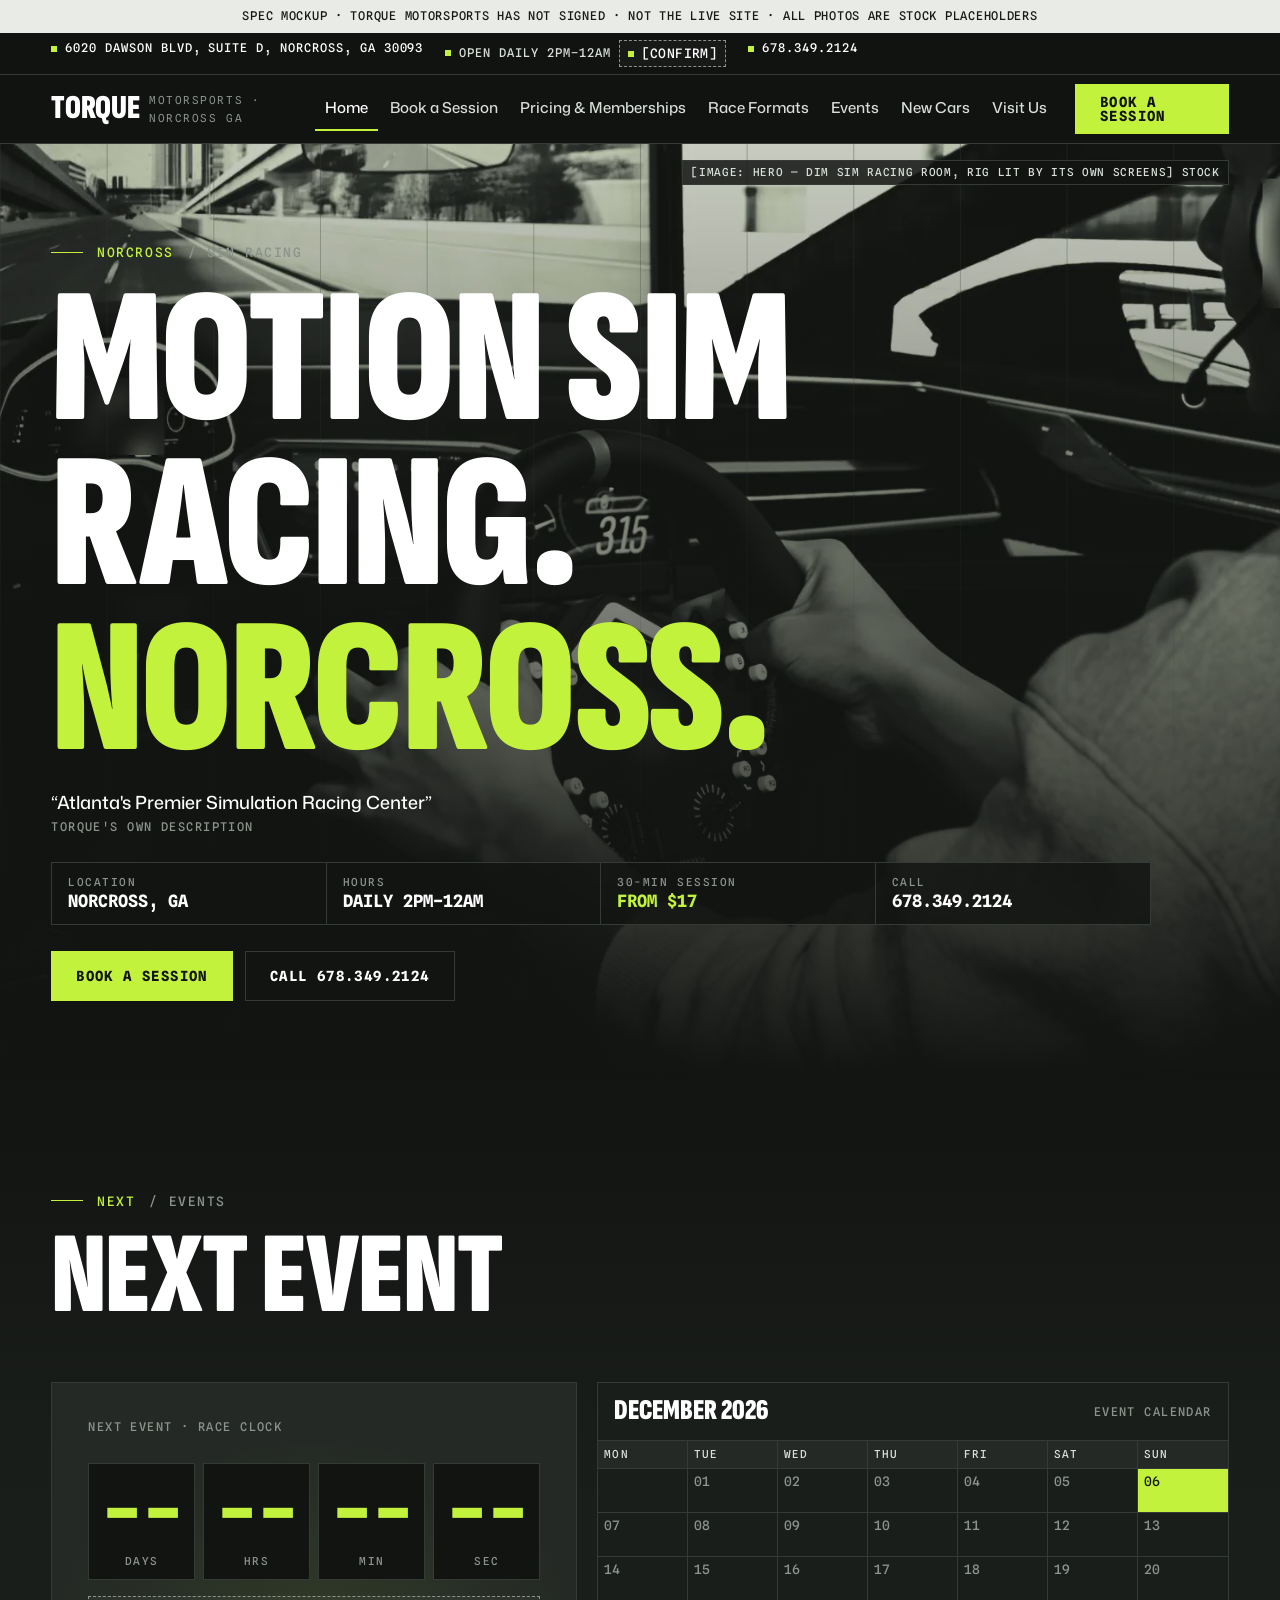
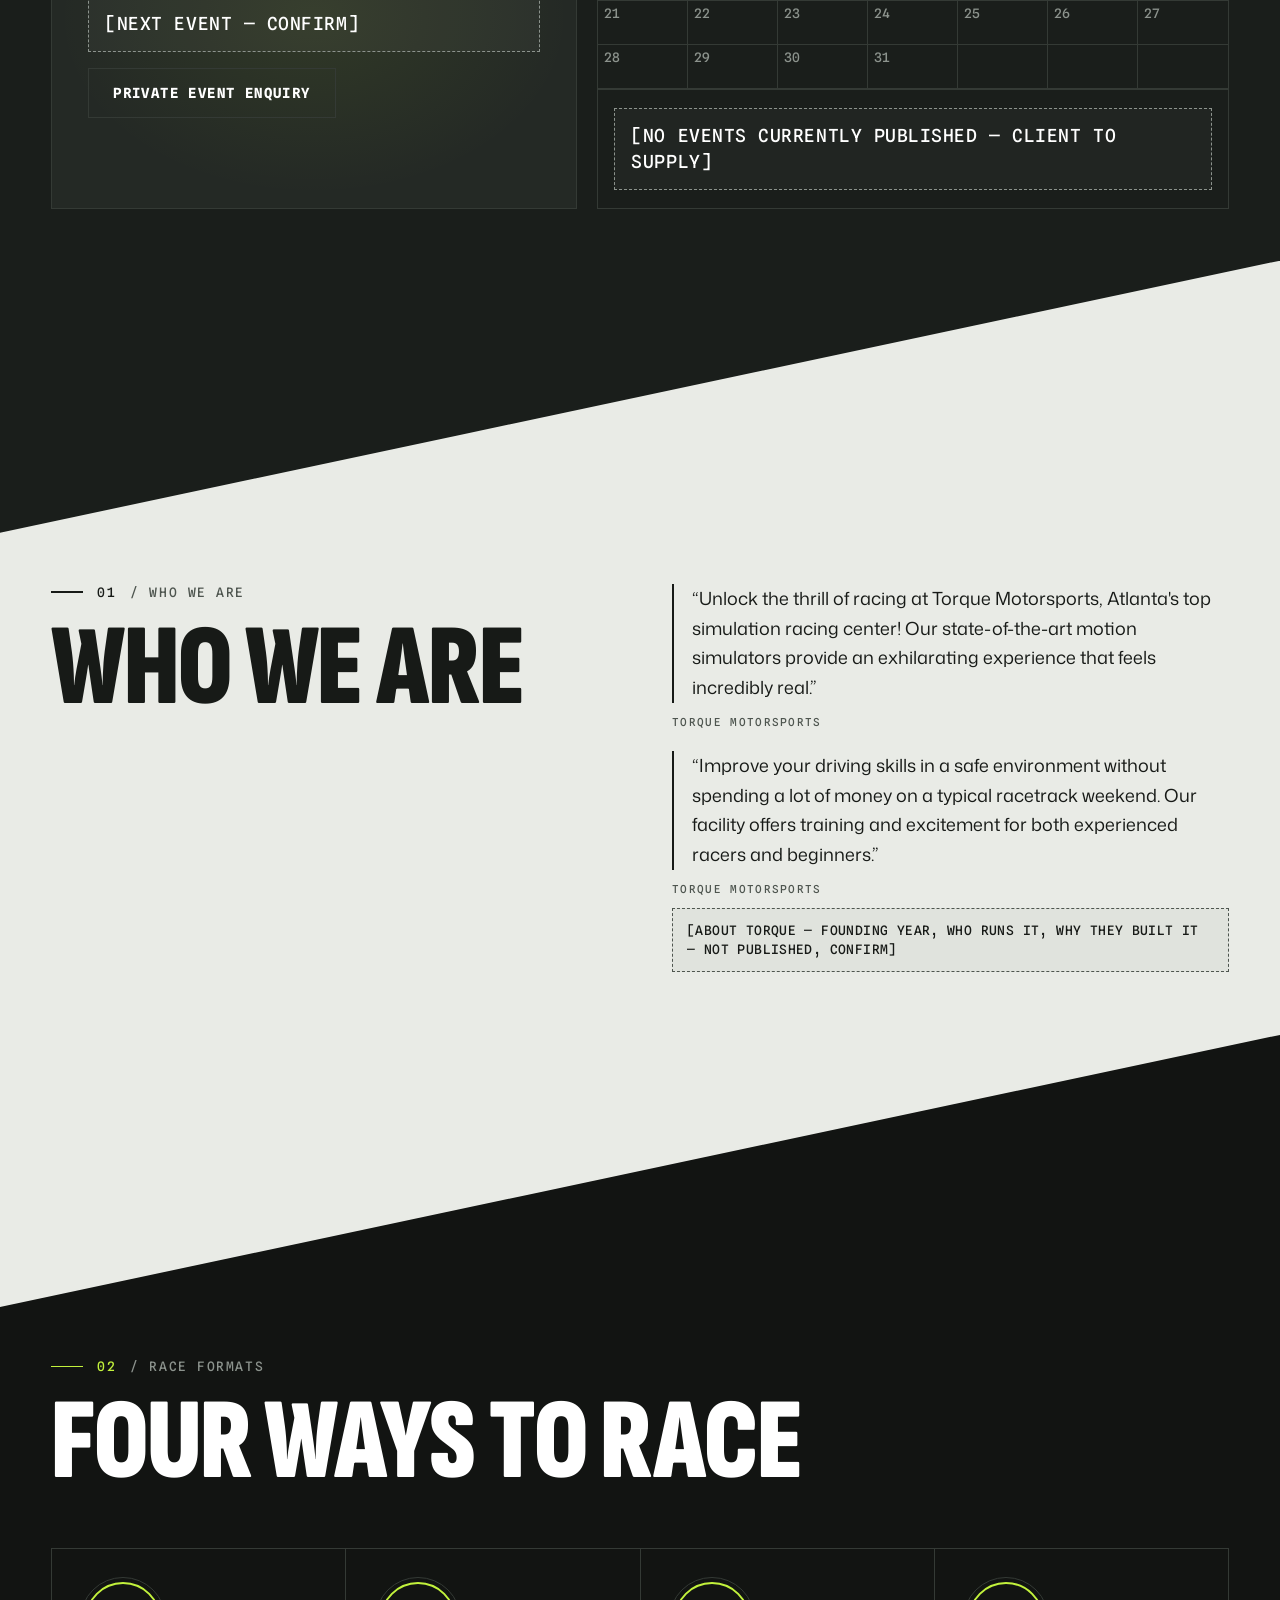
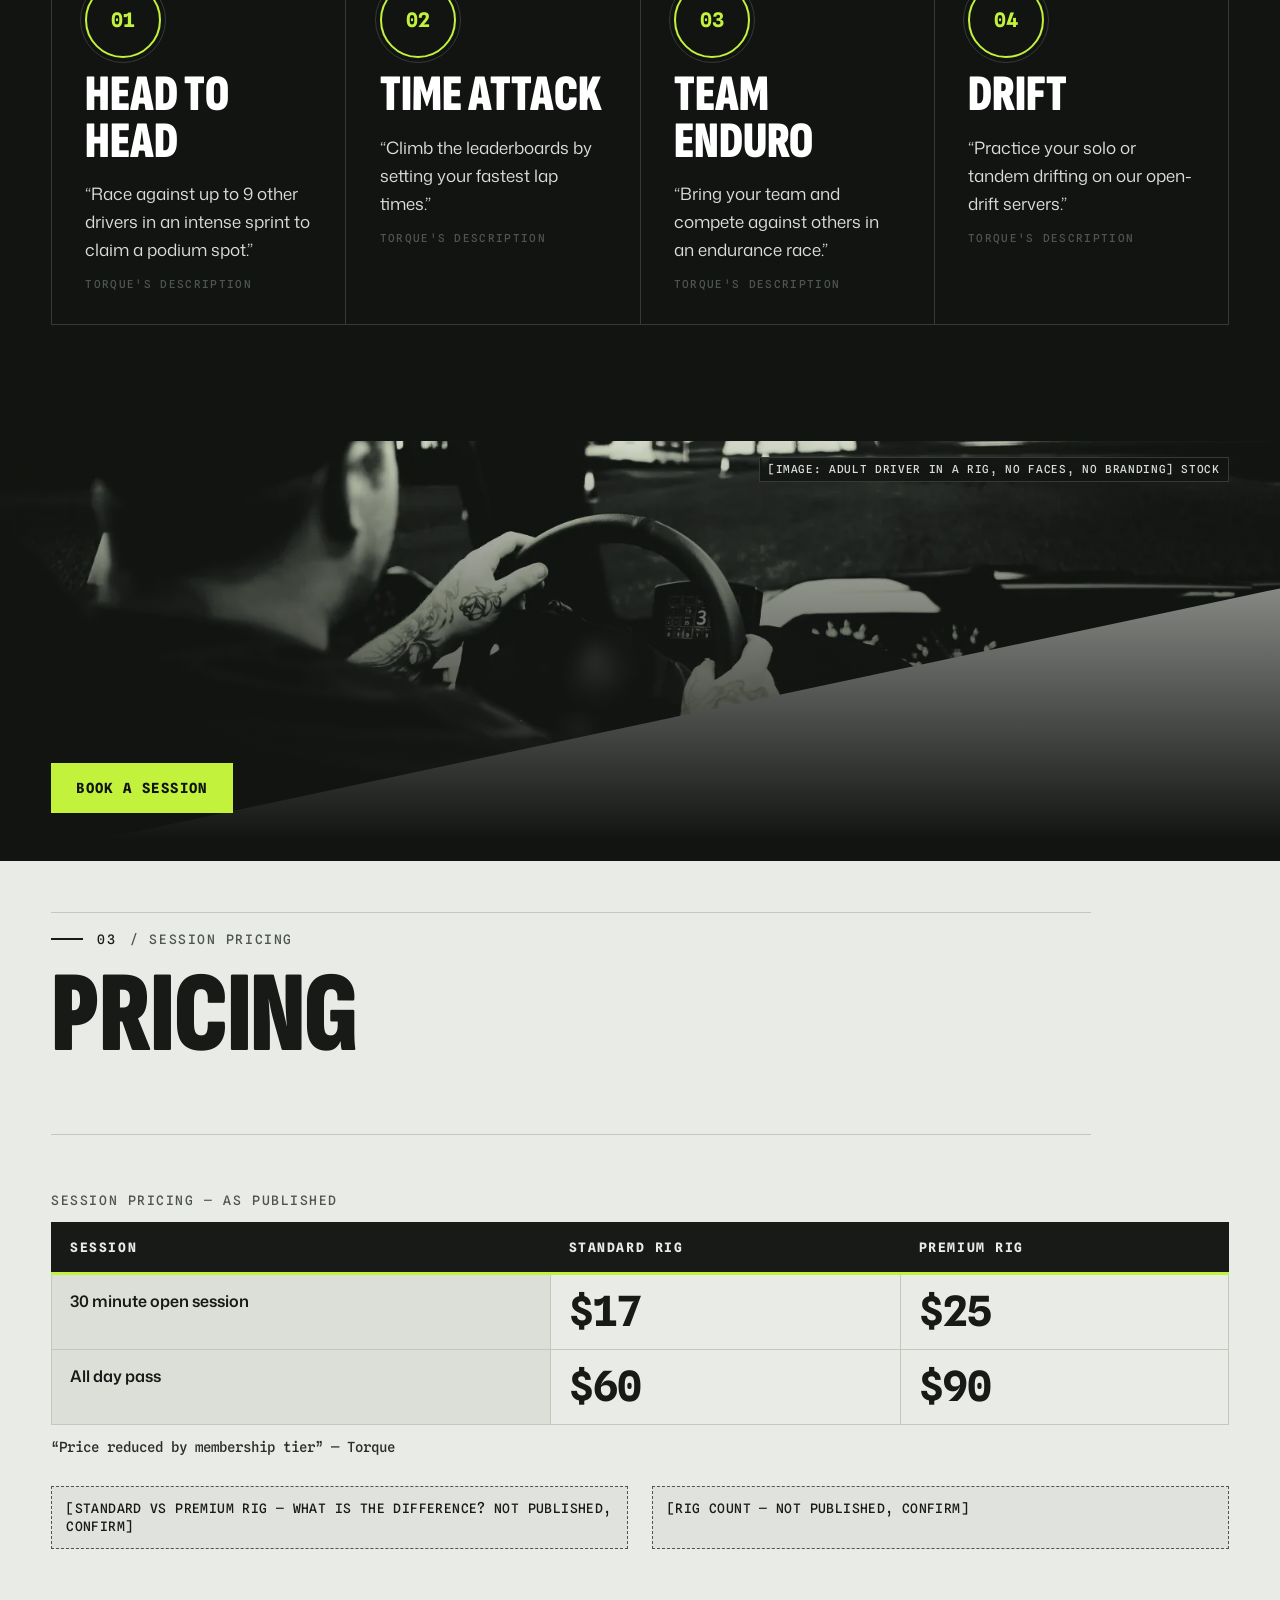
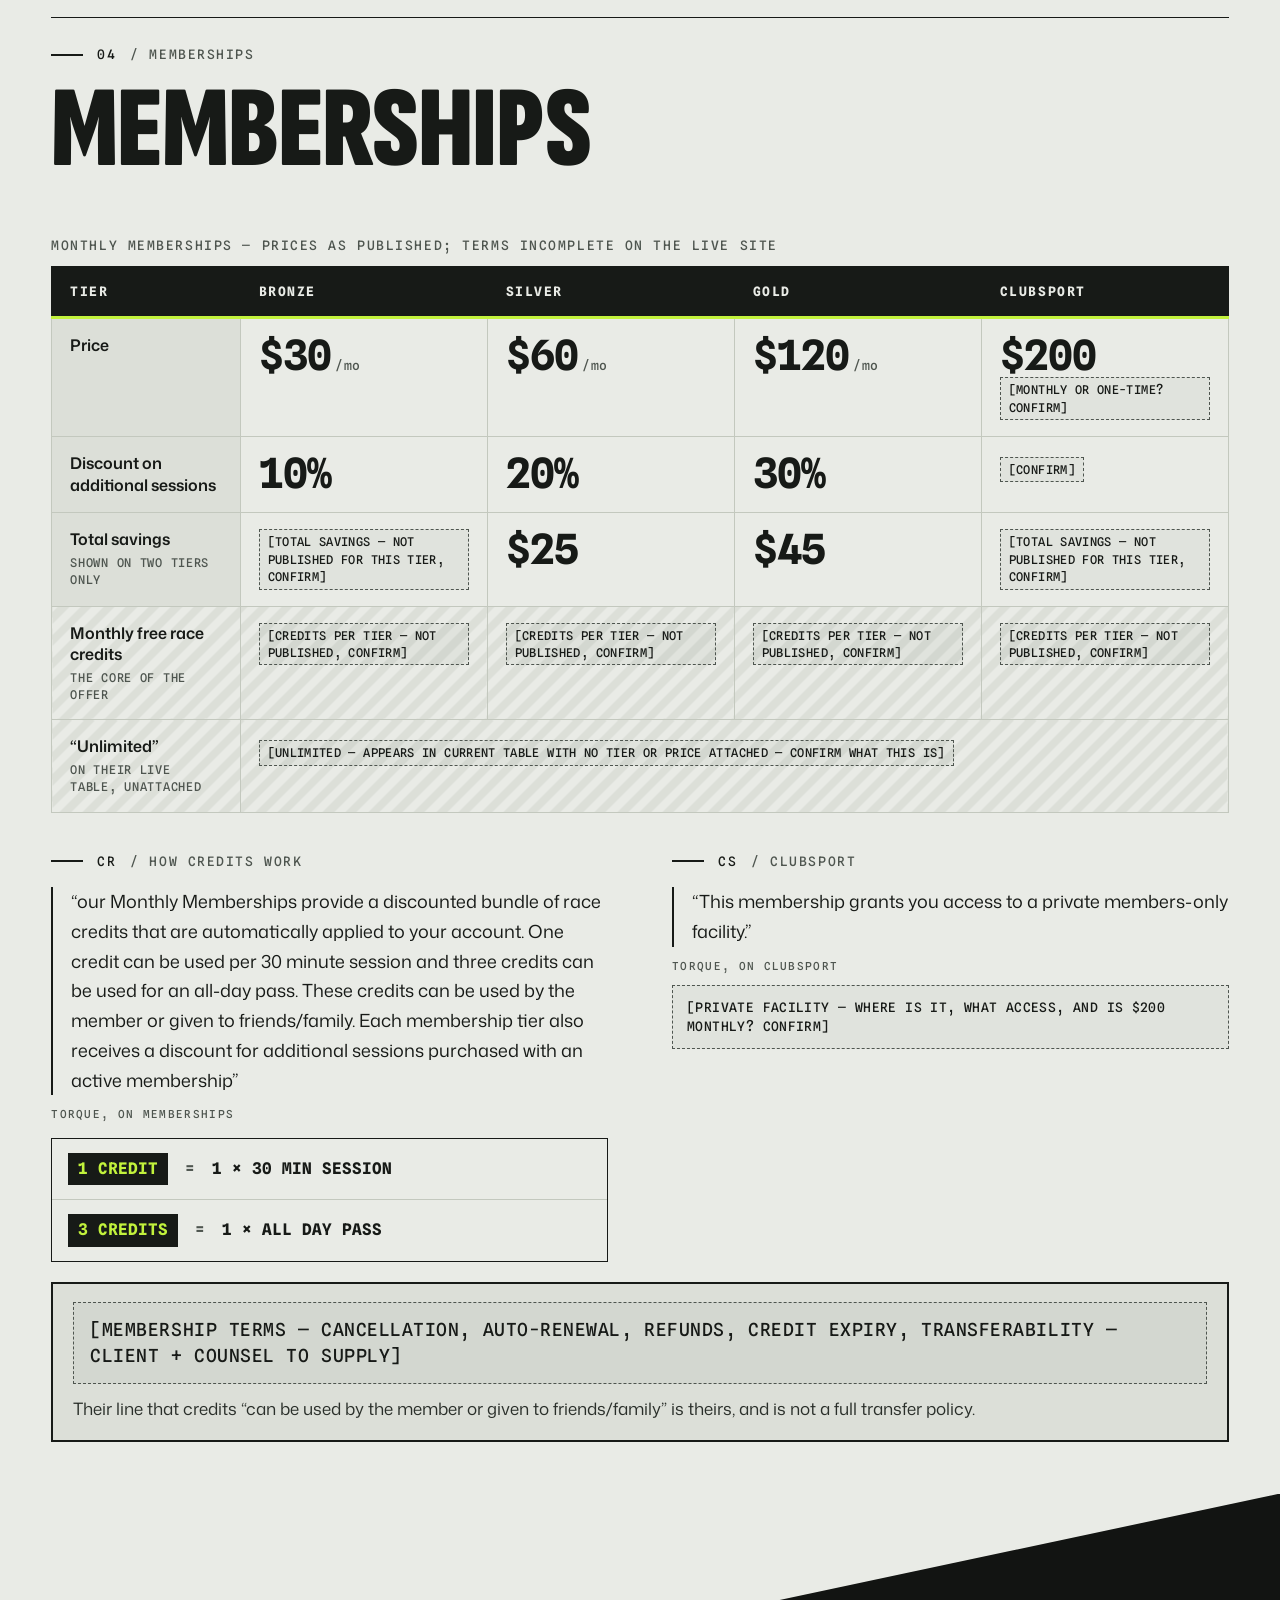
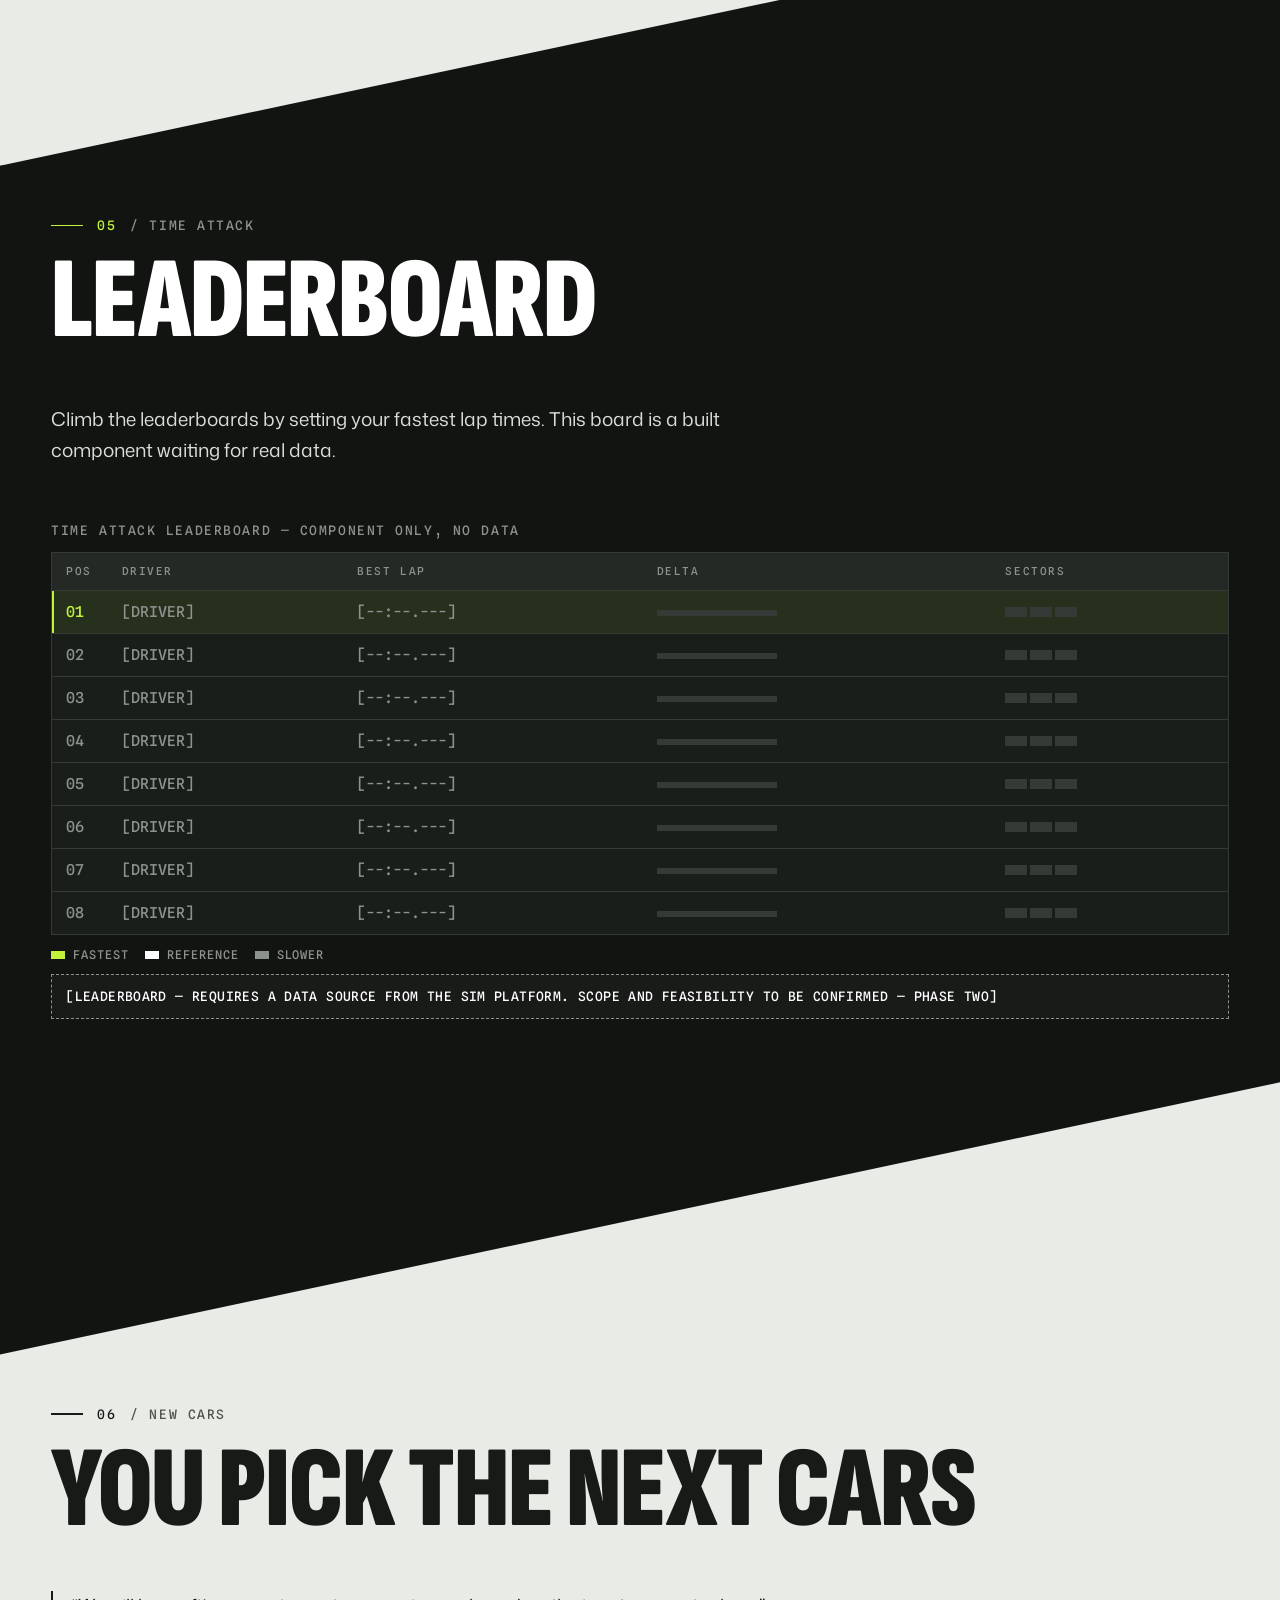
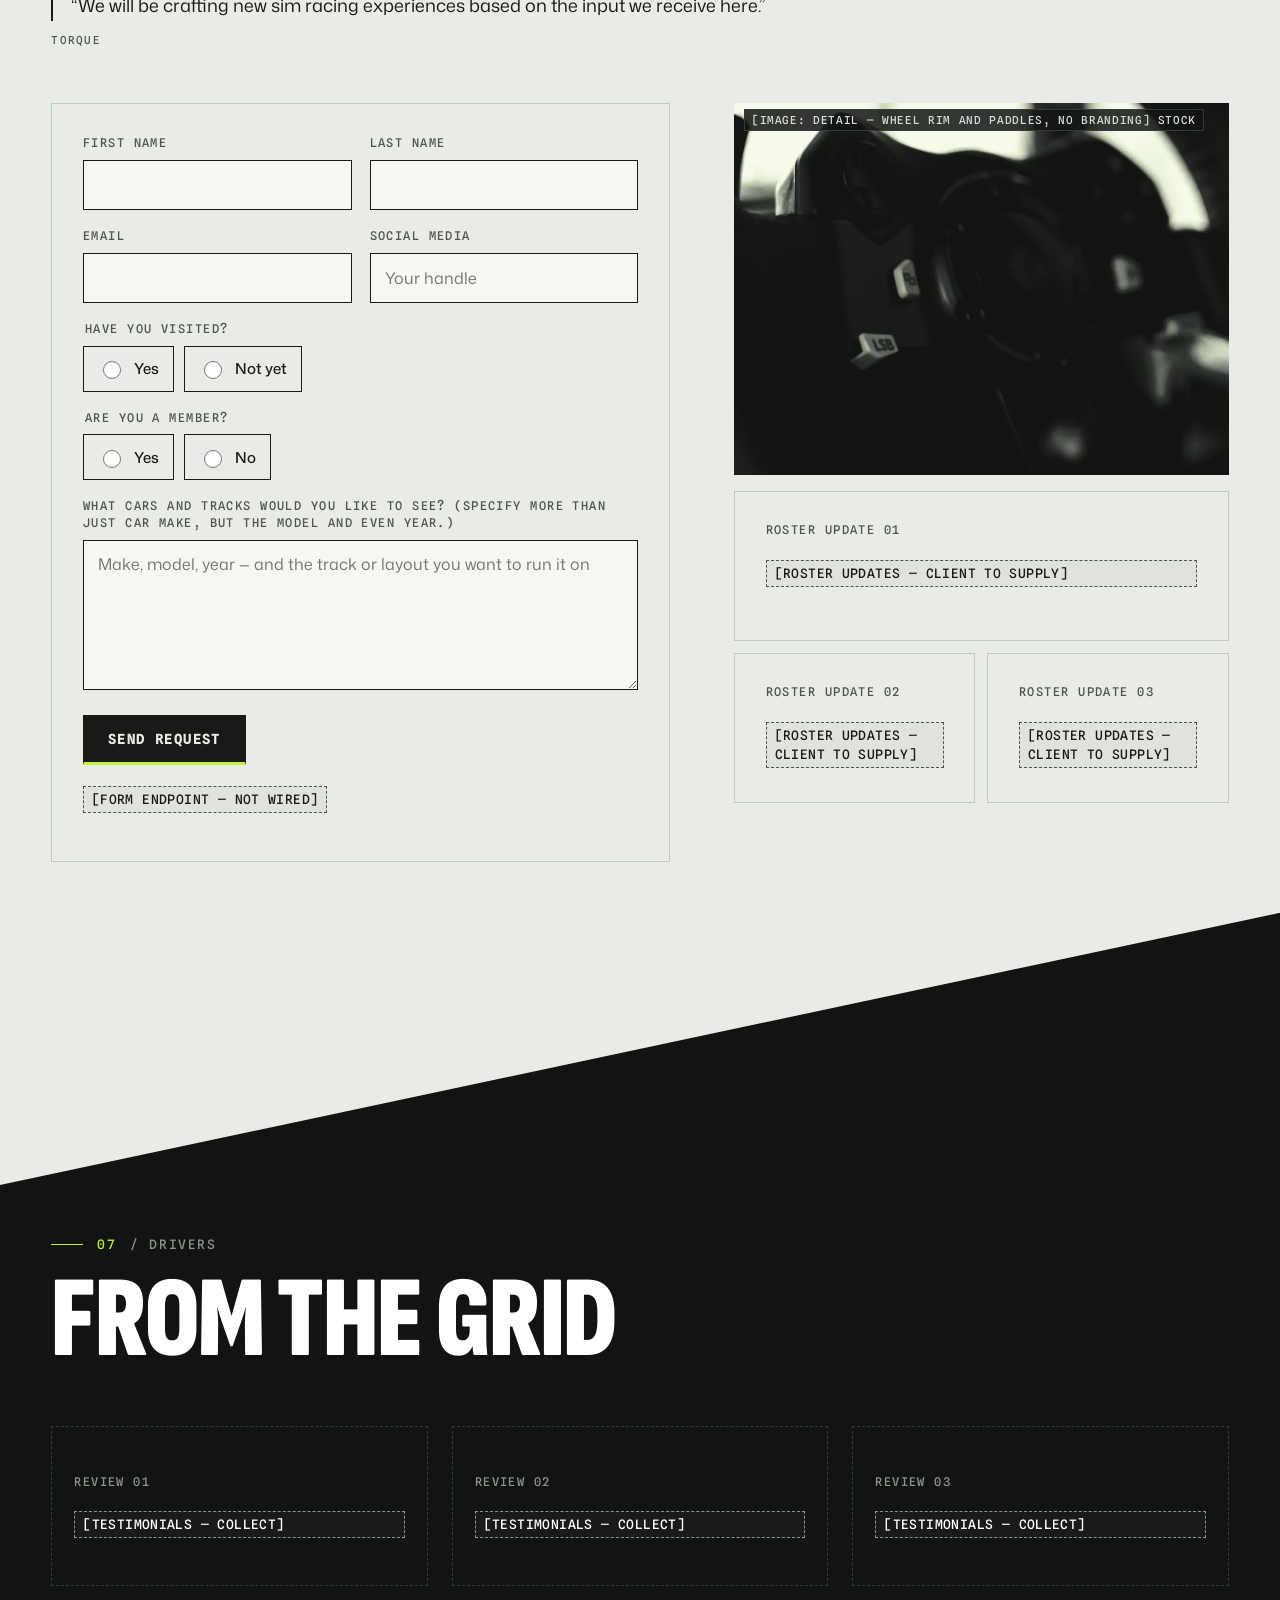
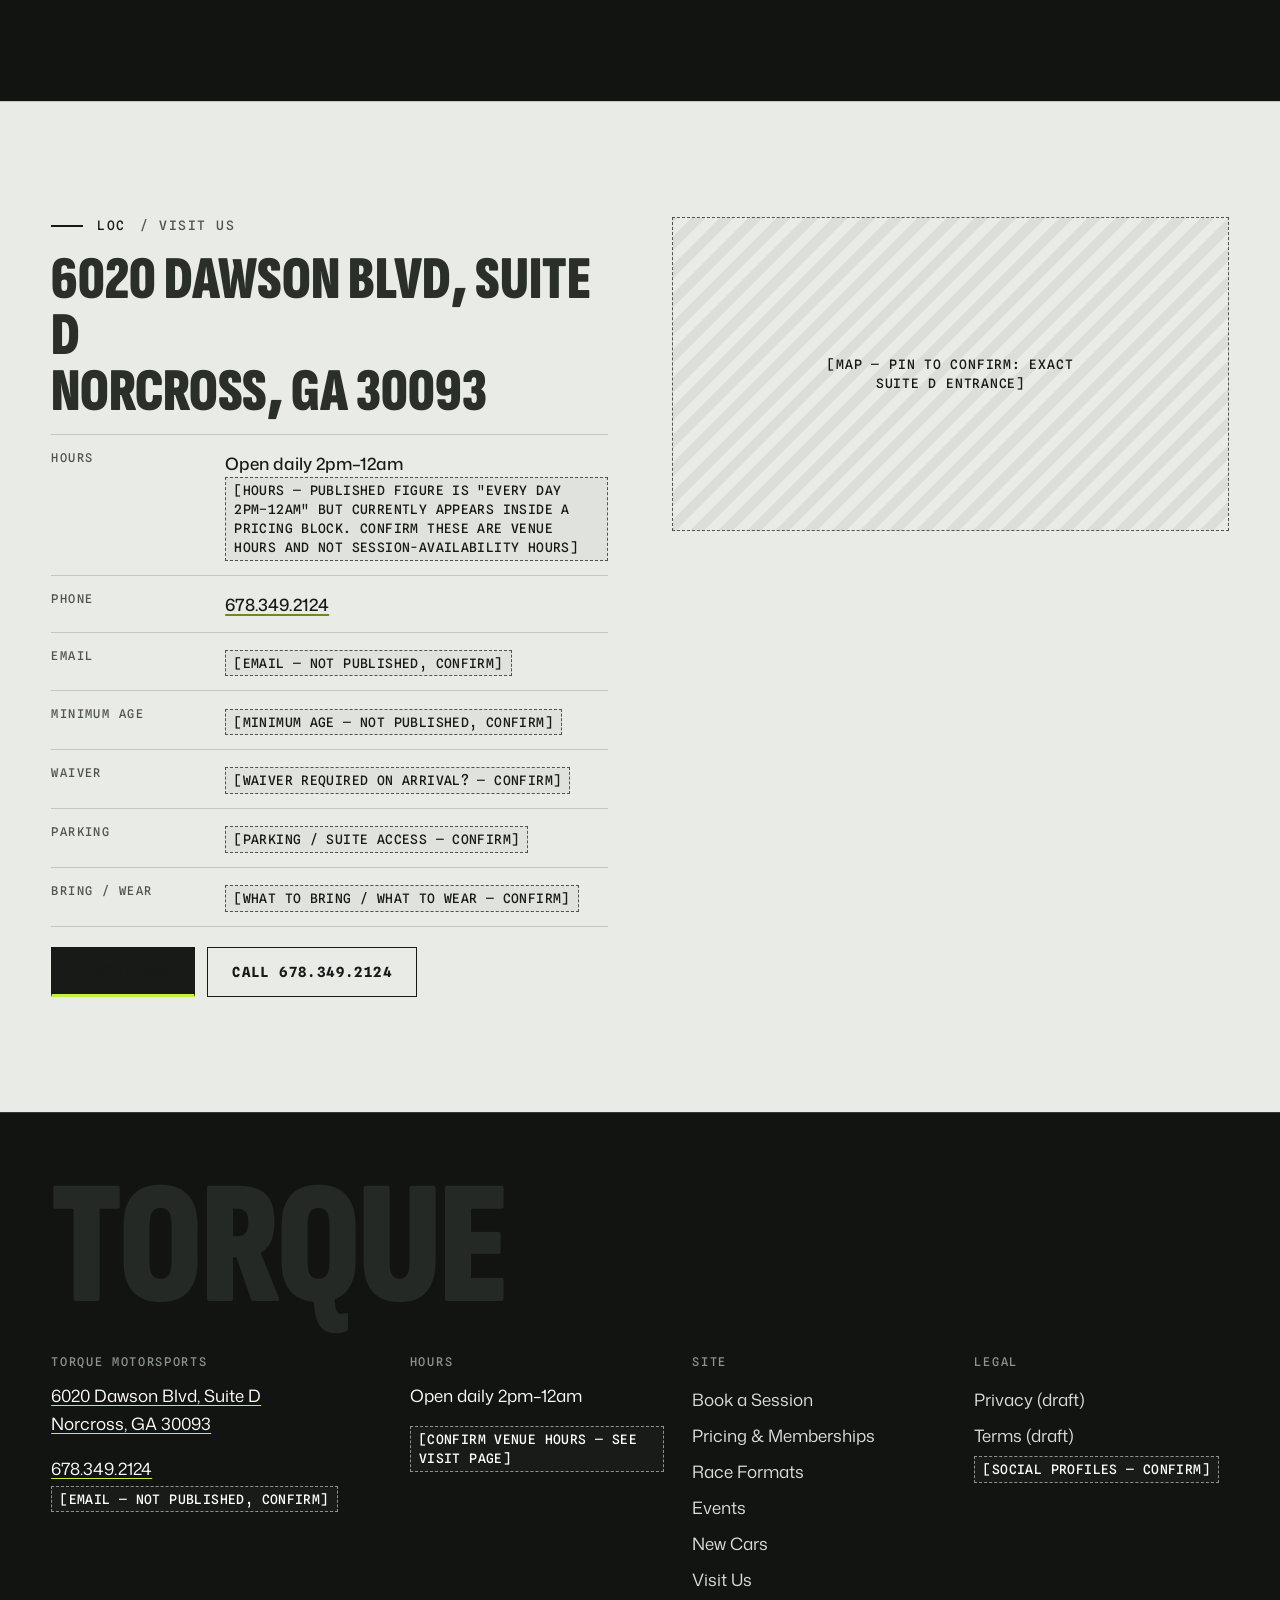
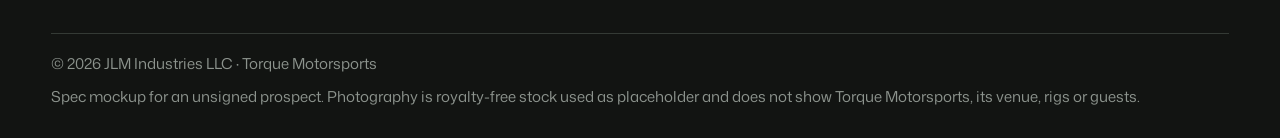
==== index.html @ 1210c2f4 "Publish spec mockup preview (site files only) Co-Authored-By: Claude Opus 5.5 <noreply@anthropic.com" ====
<!doctype html>
<html lang="en">
<head>
<meta charset="utf-8">
<meta name="viewport" content="width=device-width, initial-scale=1">
<title>Torque Motorsports | Sim Racing in Norcross, GA — Motion Simulators near Atlanta</title>
<meta name="description" content="Motion-simulator racing in Norcross, GA. 30-minute sessions from $17, all-day passes, monthly memberships and private events.">
<meta property="og:title" content="Torque Motorsports | Sim Racing in Norcross, GA — Motion Simulators near Atlanta">
<meta property="og:description" content="Motion-simulator racing in Norcross, GA. 30-minute sessions from $17, all-day passes, monthly memberships and private events. 6020 Dawson Blvd, Suite D, Norcross, GA 30093 · 678.349.2124">
<meta name="robots" content="noindex, nofollow">
<meta name="theme-color" content="#121412">
<link rel="icon" href="assets/favicon.svg" type="image/svg+xml">
<link rel="preconnect" href="https://fonts.googleapis.com">
<link rel="preconnect" href="https://fonts.gstatic.com" crossorigin>
<link href="https://fonts.googleapis.com/css2?family=Mona+Sans:wght@400;500;600&family=Sofia+Sans+Extra+Condensed:wght@800;900&family=Spline+Sans+Mono:wght@400;500;700&display=swap" rel="stylesheet">
<link rel="stylesheet" href="styles.css">
<script type="application/ld+json">{"@context":"https://schema.org","@type":"EntertainmentBusiness","name":"Torque Motorsports","telephone":"+1-678-349-2124","address":{"@type":"PostalAddress","streetAddress":"6020 Dawson Blvd, Suite D","addressLocality":"Norcross","addressRegion":"GA","postalCode":"30093","addressCountry":"US"},"openingHours":"Mo-Su 14:00-24:00"}</script>
</head>
<body>
<a class="skip" href="#main">Skip to content</a>
<div class="mock-ribbon">Spec mockup · Torque Motorsports has not signed · not the live site · all photos are stock placeholders</div>
<header class="site-head">
  <div class="head-strip"><div class="wrap">
    <span><a href="visit.html">6020 Dawson Blvd, Suite D, Norcross, GA 30093</a></span><span>OPEN DAILY 2PM–12AM <span class="flag ">[CONFIRM]</span></span><span><a href="tel:+16783492124">678.349.2124</a></span>
  </div></div>
  <div class="wrap head-main">
    <a class="brand" href="index.html" aria-label="Torque Motorsports home"><span class="display">Torque</span><span class="mono">Motorsports · Norcross GA</span></a>
    <button class="menu-btn" aria-expanded="false" aria-controls="site-nav">Menu</button>
    <nav class="nav" id="site-nav" aria-label="Main"><ul><li><a href="index.html" aria-current="page">Home</a></li><li><a href="book.html">Book a Session</a></li><li><a href="pricing.html">Pricing &amp; Memberships</a></li><li><a href="formats.html">Race Formats</a></li><li><a href="events.html">Events</a></li><li><a href="newcars.html">New Cars</a></li><li><a href="visit.html">Visit Us</a></li></ul></nav>
    <a class="btn btn--lime head-cta" href="book.html">Book a session</a>
  </div>
</header>
<main id="main">

<section class="hero" aria-labelledby="hero-h">
  <picture><source media="(max-width: 699px)" srcset="assets/img/PLACEHOLDER-hero-room-mobile.webp" width="900" height="1200"><img src="assets/img/PLACEHOLDER-hero-room.webp" alt="Dim sim racing rig lit by its own screens" width="1920" height="1080" fetchpriority="high"></picture>
  <div class="gridlines" aria-hidden="true"></div>
  <span class="img-label">[IMAGE: hero — dim sim racing room, rig lit by its own screens] stock</span>
  <div class="wrap hero-inner">
    <p class="eyebrow"><b>NORCROSS</b> / Sim racing</p>
    <h1 class="display" id="hero-h">Motion sim racing. <span>Norcross.</span></h1>
    <p class="claim">“Atlanta's Premier Simulation Racing Center”<cite>Torque's own description</cite></p>
    <div class="status-strip">
      <div><span class="k">Location</span><span class="v">NORCROSS, GA</span></div>
      <div><span class="k">Hours</span><span class="v">DAILY 2PM–12AM</span></div>
      <div><span class="k">30-min session</span><span class="v lime">FROM $17</span></div>
      <div><span class="k">Call</span><span class="v"><a href="tel:+16783492124">678.349.2124</a></span></div>
    </div>
    <div class="btn-row"><a class="btn btn--lime" href="book.html">Book a session</a><a class="btn btn--ghost" href="tel:+16783492124">Call 678.349.2124</a></div>
  </div>
</section>

<section class="screen screen--panel pre-cut" aria-labelledby="race-h">
  <div class="wrap">
    <div class="sec-head"><p class="eyebrow"><b>NEXT</b> / Events</p><h2 class="display" id="race-h">Next event</h2></div>
    <div class="race">
  <div class="clock rv" data-race-clock data-target="">
    <p class="label">Next event · race clock</p>
    <div class="clock-digits" role="timer" aria-label="Countdown idle — no event published"><div><span class="d" data-unit="d">--</span><span class="u">DAYS</span></div><div><span class="d" data-unit="h">--</span><span class="u">HRS</span></div><div><span class="d" data-unit="m">--</span><span class="u">MIN</span></div><div><span class="d" data-unit="s">--</span><span class="u">SEC</span></div></div>
    <span class="flag flag--big">[NEXT EVENT — CONFIRM]</span>
    <div class="btn-row"><a class="btn btn--ghost" href="events.html#private">Private event enquiry</a></div>
  </div>
  <div class="cal rv" data-cal>
    <div class="cal-head"><span class="m" data-cal-month>October 2026</span><span class="label">Event calendar</span></div>
    <div class="cal-grid" data-cal-grid aria-label="Calendar — no events published"></div>
    <div class="cal-empty"><span class="flag flag--big">[NO EVENTS CURRENTLY PUBLISHED — CLIENT TO SUPPLY]</span></div>
  </div>
</div>
  </div>
</section>

<section class="sheet cut pre-cut" aria-labelledby="who-h">
  <div class="wrap split split--top">
    <div><p class="eyebrow"><b>01</b> / Who we are</p><h2 class="display" id="who-h">Who we are</h2></div>
    <div>
      <blockquote class="quote">“Unlock the thrill of racing at Torque Motorsports, Atlanta's top simulation racing center! Our state-of-the-art motion simulators provide an exhilarating experience that feels incredibly real.”</blockquote><p class="src">Torque Motorsports</p>
      <blockquote class="quote" style="margin-top:22px">“Improve your driving skills in a safe environment without spending a lot of money on a typical racetrack weekend. Our facility offers training and excitement for both experienced racers and beginners.”</blockquote><p class="src">Torque Motorsports</p>
      <span class="flag flag--block ">[ABOUT TORQUE — FOUNDING YEAR, WHO RUNS IT, WHY THEY BUILT IT — NOT PUBLISHED, CONFIRM]</span>
    </div>
  </div>
</section>

<section class="screen cut" aria-labelledby="fmt-h">
  <div class="wrap">
    <div class="sec-head"><p class="eyebrow"><b>02</b> / Race formats</p><h2 class="display" id="fmt-h">Four ways to race</h2></div>
    <div class="formats rv-stagger"><article class="format" id="head-to-head">
  <span class="marker" aria-hidden="true">01</span>
  <h3>Head to Head</h3>
  <blockquote>“Race against up to 9 other drivers in an intense sprint to claim a podium spot.”</blockquote>
  <span class="src">Torque's description</span>
</article><article class="format" id="time-attack">
  <span class="marker" aria-hidden="true">02</span>
  <h3>Time Attack</h3>
  <blockquote>“Climb the leaderboards by setting your fastest lap times.”</blockquote>
  <span class="src">Torque's description</span>
</article><article class="format" id="team-enduro">
  <span class="marker" aria-hidden="true">03</span>
  <h3>Team Enduro</h3>
  <blockquote>“Bring your team and compete against others in an endurance race.”</blockquote>
  <span class="src">Torque's description</span>
</article><article class="format" id="drift">
  <span class="marker" aria-hidden="true">04</span>
  <h3>Drift</h3>
  <blockquote>“Practice your solo or tandem drifting on our open-drift servers.”</blockquote>
  <span class="src">Torque's description</span>
</article></div>
  </div>
</section>

<div class="photo-band" role="img" aria-label="Adult driver's gloved hands on a sim racing wheel">
  <img src="assets/img/PLACEHOLDER-driver.webp" alt="" width="1600" height="900" loading="lazy">
  <span class="img-label">[IMAGE: adult driver in a rig, no faces, no branding] stock</span>
  <div class="wrap"><a class="btn btn--lime" href="book.html">Book a session</a></div>
</div>

<section class="sheet cut" aria-labelledby="price-h" id="pricing">
  <div class="wrap">
    <div class="sec-head title-rules"><div><p class="eyebrow"><b>03</b> / Session pricing</p><h2 class="display" id="price-h">Pricing</h2></div></div>
    <div class="table-scroll" tabindex="0" role="region" aria-label="Session pricing">
<table class="ptable rows-in">
  <caption>Session pricing — as published</caption>
  <thead><tr><th scope="col">Session</th><th scope="col">Standard rig</th><th scope="col">Premium rig</th></tr></thead>
  <tbody>
    <tr><th scope="row">30 minute open session</th><td><span class="fig">$<span data-count="17">17</span></span></td><td><span class="fig">$<span data-count="25">25</span></span></td></tr>
    <tr><th scope="row">All day pass</th><td><span class="fig">$<span data-count="60">60</span></span></td><td><span class="fig">$<span data-count="90">90</span></span></td></tr>
  </tbody>
</table></div>
<p class="note">“Price reduced by membership tier” — Torque</p>
<div class="grid grid--2" style="margin-top:16px"><span class="flag flag--block ">[STANDARD VS PREMIUM RIG — WHAT IS THE DIFFERENCE? NOT PUBLISHED, CONFIRM]</span><span class="flag flag--block ">[RIG COUNT — NOT PUBLISHED, CONFIRM]</span></div>
    <div class="rule-in" style="margin-top:56px"></div>
    <div class="sec-head"><p class="eyebrow"><b>04</b> / Memberships</p><h2 class="display">Memberships</h2></div>
    <p class="swipe-hint" aria-hidden="true">Swipe the table → all four tiers</p><div class="table-scroll" tabindex="0" role="region" aria-label="Membership tiers">
<table class="ptable mem-table rows-in">
  <caption>Monthly memberships — prices as published; terms incomplete on the live site</caption>
  <thead><tr><th scope="col">Tier</th><th scope="col">Bronze</th><th scope="col">Silver</th><th scope="col">Gold</th><th scope="col">Clubsport</th></tr></thead>
  <tbody>
    <tr><th scope="row">Price</th><td><span class="fig">$<span data-count="30">30</span><small>/mo</small></span></td><td><span class="fig">$<span data-count="60">60</span><small>/mo</small></span></td><td><span class="fig">$<span data-count="120">120</span><small>/mo</small></span></td><td><span class="fig">$<span data-count="200">200</span></span> <span class="flag ">[MONTHLY OR ONE-TIME? CONFIRM]</span></td></tr>
    <tr><th scope="row">Discount on additional sessions</th><td><span class="fig"><span data-count="10">10</span>%</span></td><td><span class="fig"><span data-count="20">20</span>%</span></td><td><span class="fig"><span data-count="30">30</span>%</span></td><td><span class="flag ">[CONFIRM]</span></td></tr>
    <tr><th scope="row">Total savings<small>Shown on two tiers only</small></th><td><span class="flag ">[TOTAL SAVINGS — NOT PUBLISHED FOR THIS TIER, CONFIRM]</span></td><td><span class="fig">$<span data-count="25">25</span></span></td><td><span class="fig">$<span data-count="45">45</span></span></td><td><span class="flag ">[TOTAL SAVINGS — NOT PUBLISHED FOR THIS TIER, CONFIRM]</span></td></tr>
    <tr class="gap-row"><th scope="row">Monthly free race credits<small>The core of the offer</small></th><td><span class="flag ">[CREDITS PER TIER — NOT PUBLISHED, CONFIRM]</span></td><td><span class="flag ">[CREDITS PER TIER — NOT PUBLISHED, CONFIRM]</span></td><td><span class="flag ">[CREDITS PER TIER — NOT PUBLISHED, CONFIRM]</span></td><td><span class="flag ">[CREDITS PER TIER — NOT PUBLISHED, CONFIRM]</span></td></tr>
    <tr class="gap-row"><th scope="row">“Unlimited”<small>On their live table, unattached</small></th><td colspan="4"><span class="flag ">[UNLIMITED — APPEARS IN CURRENT TABLE WITH NO TIER OR PRICE ATTACHED — CONFIRM WHAT THIS IS]</span></td></tr>
  </tbody>
</table></div>
    <div class="split split--top" style="margin-top:40px">
  <div>
    <p class="eyebrow"><b>CR</b> / How credits work</p>
    <blockquote class="quote">“our Monthly Memberships provide a discounted bundle of race credits that are automatically applied to your account. One credit can be used per 30 minute session and three credits can be used for an all-day pass. These credits can be used by the member or given to friends/family. Each membership tier also receives a discount for additional sessions purchased with an active membership”</blockquote><p class="src">Torque, on memberships</p>
    <div class="converter" aria-label="Published credit ratios">
      <div><span class="c">1 CREDIT</span><span class="eq">=</span><span>1 × 30 MIN SESSION</span></div>
      <div><span class="c">3 CREDITS</span><span class="eq">=</span><span>1 × ALL DAY PASS</span></div>
    </div>
  </div>
  <div>
    <p class="eyebrow"><b>CS</b> / Clubsport</p>
    <blockquote class="quote">“This membership grants you access to a private members-only facility.”</blockquote><p class="src">Torque, on Clubsport</p>
    <span class="flag flag--block ">[PRIVATE FACILITY — WHERE IS IT, WHAT ACCESS, AND IS $200 MONTHLY? CONFIRM]</span>
  </div>
</div>
<div class="terms-gap"><span class="flag flag--big">[MEMBERSHIP TERMS — CANCELLATION, AUTO-RENEWAL, REFUNDS, CREDIT EXPIRY, TRANSFERABILITY — CLIENT + COUNSEL TO SUPPLY]</span><p style="margin:10px 0 0">Their line that credits “can be used by the member or given to friends/family” is theirs, and is not a full transfer policy.</p></div>
  </div>
</section>

<section class="screen cut" aria-labelledby="lb-h">
  <div class="wrap">
    <div class="sec-head"><p class="eyebrow"><b>05</b> / Time attack</p><h2 class="display" id="lb-h">Leaderboard</h2><p class="lede">Climb the leaderboards by setting your fastest lap times. This board is a built component waiting for real data.</p></div>
    <div class="table-scroll" tabindex="0" role="region" aria-label="Leaderboard placeholder">
<table class="lb rv">
  <caption>Time Attack leaderboard — component only, no data</caption>
  <thead><tr><th scope="col">Pos</th><th scope="col">Driver</th><th scope="col">Best lap</th><th scope="col">Delta</th><th scope="col">Sectors</th></tr></thead>
  <tbody><tr><td class="pos">01</td><td class="ph">[DRIVER]</td><td class="ph">[--:--.---]</td><td><span class="delta" aria-label="no data"><i style="--w:0%"></i></span></td><td><span class="sectors" aria-label="no sector data"><i></i><i></i><i></i></span></td></tr><tr><td class="pos">02</td><td class="ph">[DRIVER]</td><td class="ph">[--:--.---]</td><td><span class="delta" aria-label="no data"><i style="--w:0%"></i></span></td><td><span class="sectors" aria-label="no sector data"><i></i><i></i><i></i></span></td></tr><tr><td class="pos">03</td><td class="ph">[DRIVER]</td><td class="ph">[--:--.---]</td><td><span class="delta" aria-label="no data"><i style="--w:0%"></i></span></td><td><span class="sectors" aria-label="no sector data"><i></i><i></i><i></i></span></td></tr><tr><td class="pos">04</td><td class="ph">[DRIVER]</td><td class="ph">[--:--.---]</td><td><span class="delta" aria-label="no data"><i style="--w:0%"></i></span></td><td><span class="sectors" aria-label="no sector data"><i></i><i></i><i></i></span></td></tr><tr><td class="pos">05</td><td class="ph">[DRIVER]</td><td class="ph">[--:--.---]</td><td><span class="delta" aria-label="no data"><i style="--w:0%"></i></span></td><td><span class="sectors" aria-label="no sector data"><i></i><i></i><i></i></span></td></tr><tr><td class="pos">06</td><td class="ph">[DRIVER]</td><td class="ph">[--:--.---]</td><td><span class="delta" aria-label="no data"><i style="--w:0%"></i></span></td><td><span class="sectors" aria-label="no sector data"><i></i><i></i><i></i></span></td></tr><tr><td class="pos">07</td><td class="ph">[DRIVER]</td><td class="ph">[--:--.---]</td><td><span class="delta" aria-label="no data"><i style="--w:0%"></i></span></td><td><span class="sectors" aria-label="no sector data"><i></i><i></i><i></i></span></td></tr><tr><td class="pos">08</td><td class="ph">[DRIVER]</td><td class="ph">[--:--.---]</td><td><span class="delta" aria-label="no data"><i style="--w:0%"></i></span></td><td><span class="sectors" aria-label="no sector data"><i></i><i></i><i></i></span></td></tr></tbody>
</table></div>
<div class="lb-legend" aria-hidden="true"><span style="--c:var(--lime)">Fastest</span><span style="--c:var(--signal)">Reference</span><span style="--c:var(--muted)">Slower</span></div>
<span class="flag flag--block ">[LEADERBOARD — REQUIRES A DATA SOURCE FROM THE SIM PLATFORM. SCOPE AND FEASIBILITY TO BE CONFIRMED — PHASE TWO]</span>
  </div>
</section>

<section class="sheet cut pre-cut" aria-labelledby="nc-h" id="new-cars">
  <div class="wrap">
    <div class="sec-head"><p class="eyebrow"><b>06</b> / New cars</p><h2 class="display" id="nc-h">You pick the next cars</h2><blockquote class="quote">“We will be crafting new sim racing experiences based on the input we receive here.”</blockquote><p class="src">Torque</p></div>
    <div class="split split--wide split--top">
      <div class="card"><form class="form" data-mock novalidate>
  <div class="row"><div><label for="nc-first">First name</label><input id="nc-first" required autocomplete="given-name"></div><div><label for="nc-last">Last name</label><input id="nc-last" required autocomplete="family-name"></div></div>
  <div class="row"><div><label for="nc-email">Email</label><input id="nc-email" type="email" required autocomplete="email"></div><div><label for="nc-social">Social media</label><input id="nc-social" placeholder="Your handle"></div></div>
  <fieldset><legend>Have you visited?</legend><div class="checks"><label><input type="radio" name="visited" value="yes">Yes</label><label><input type="radio" name="visited" value="no">Not yet</label></div></fieldset>
  <fieldset><legend>Are you a member?</legend><div class="checks"><label><input type="radio" name="member" value="yes">Yes</label><label><input type="radio" name="member" value="no">No</label></div></fieldset>
  <div><label for="nc-want">What cars and tracks would you like to see? (Specify more than just car make, but the model and even year.)</label><textarea id="nc-want" required placeholder="Make, model, year — and the track or layout you want to run it on"></textarea></div>
  <div class="btn-row"><button class="btn btn--ink" type="submit">Send request</button></div>
  <p class="form-status" role="status" tabindex="-1" hidden></p>
  <p><span class="flag ">[FORM ENDPOINT — NOT WIRED]</span></p>
</form></div>
      <div style="display:grid;gap:16px"><figure class="ph ar-43"><img src="assets/img/PLACEHOLDER-wheel-detail.webp" alt="Close-up of a sim racing wheel rim and paddle shifters" width="1200" height="900" loading="lazy"><figcaption><span>[IMAGE: detail — wheel rim and paddles, no branding] stock</span></figcaption></figure><div class="feed rv-stagger"><article class="card"><p class="label">Roster update 01</p><span class="flag ">[ROSTER UPDATES — CLIENT TO SUPPLY]</span></article><article class="card"><p class="label">Roster update 02</p><span class="flag ">[ROSTER UPDATES — CLIENT TO SUPPLY]</span></article><article class="card"><p class="label">Roster update 03</p><span class="flag ">[ROSTER UPDATES — CLIENT TO SUPPLY]</span></article></div></div>
    </div>
  </div>
</section>

<section class="screen cut" aria-labelledby="ts-h">
  <div class="wrap"><div class="sec-head"><p class="eyebrow"><b>07</b> / Drivers</p><h2 class="display" id="ts-h">From the grid</h2></div>
  <div class="grid grid--3"><div class="testi"><p class="label">Review 01</p><span class="flag ">[TESTIMONIALS — COLLECT]</span></div><div class="testi"><p class="label">Review 02</p><span class="flag ">[TESTIMONIALS — COLLECT]</span></div><div class="testi"><p class="label">Review 03</p><span class="flag ">[TESTIMONIALS — COLLECT]</span></div></div></div>
</section>

<section class="sheet" aria-label="Visit us" style="border-top:1px solid var(--sheet-rule)">
  <div class="wrap"><div class="split split--top">
  <div>
    <p class="eyebrow"><b>LOC</b> / Visit us</p>
    <p class="addr-big">6020 Dawson Blvd, Suite D<br>Norcross, GA 30093</p>
    <dl class="dl">
      <div><dt>Hours</dt><dd>Open daily 2pm–12am<br><span class="flag ">[HOURS — PUBLISHED FIGURE IS "EVERY DAY 2PM–12AM" BUT CURRENTLY APPEARS INSIDE A PRICING BLOCK. CONFIRM THESE ARE VENUE HOURS AND NOT SESSION-AVAILABILITY HOURS]</span></dd></div>
      <div><dt>Phone</dt><dd><a href="tel:+16783492124">678.349.2124</a></dd></div>
      <div><dt>Email</dt><dd><span class="flag ">[EMAIL — NOT PUBLISHED, CONFIRM]</span></dd></div>
      <div><dt>Minimum age</dt><dd><span class="flag ">[MINIMUM AGE — NOT PUBLISHED, CONFIRM]</span></dd></div>
      <div><dt>Waiver</dt><dd><span class="flag ">[WAIVER REQUIRED ON ARRIVAL? — CONFIRM]</span></dd></div>
      <div><dt>Parking</dt><dd><span class="flag ">[PARKING / SUITE ACCESS — CONFIRM]</span></dd></div>
      <div><dt>Bring / wear</dt><dd><span class="flag ">[WHAT TO BRING / WHAT TO WEAR — CONFIRM]</span></dd></div>
    </dl>
    <div class="btn-row" style="margin-top:20px"><a class="btn btn--ink" href="https://www.google.com/maps/search/?api=1&query=6020+Dawson+Blvd+Suite+D+Norcross+GA+30093">Directions</a><a class="btn btn--ghost" href="tel:+16783492124">Call 678.349.2124</a></div>
  </div>
  <div style="display:grid;gap:16px">
    <div class="ph-frame ar-43"><span>[MAP — PIN TO CONFIRM: EXACT SUITE D ENTRANCE]</span></div>
    
  </div>
</div></div>
</section>
</main>
<footer class="site-foot">
  <div class="wrap">
    <p class="foot-big" aria-hidden="true">Torque</p>
    <div class="foot-grid">
      <div><h2>Torque Motorsports</h2><p><a href="https://www.google.com/maps/search/?api=1&query=6020+Dawson+Blvd+Suite+D+Norcross+GA+30093">6020 Dawson Blvd, Suite D<br>Norcross, GA 30093</a></p><p><a href="tel:+16783492124">678.349.2124</a><br><span class="flag ">[EMAIL — NOT PUBLISHED, CONFIRM]</span></p></div>
      <div><h2>Hours</h2><p style="color:var(--signal)">Open daily 2pm–12am</p><p><span class="flag ">[CONFIRM VENUE HOURS — SEE VISIT PAGE]</span></p></div>
      <div><h2>Site</h2><ul><li><a href="book.html">Book a Session</a></li><li><a href="pricing.html">Pricing &amp; Memberships</a></li><li><a href="formats.html">Race Formats</a></li><li><a href="events.html">Events</a></li><li><a href="newcars.html">New Cars</a></li><li><a href="visit.html">Visit Us</a></li></ul></div>
      <div><h2>Legal</h2><ul><li><a href="privacy.html">Privacy (draft)</a></li><li><a href="terms.html">Terms (draft)</a></li></ul><p><span class="flag ">[SOCIAL PROFILES — CONFIRM]</span></p></div>
    </div>
    <div class="foot-base">
      <p>© <span data-year>2026</span> JLM Industries LLC · Torque Motorsports</p>
      <p>Spec mockup for an unsigned prospect. Photography is royalty-free stock used as placeholder and does not show Torque Motorsports, its venue, rigs or guests.</p>
    </div>
  </div>
</footer>
<nav class="action-bar" aria-label="Quick actions"><a href="book.html">Book</a><a href="tel:+16783492124">Call</a><a href="https://www.google.com/maps/search/?api=1&query=6020+Dawson+Blvd+Suite+D+Norcross+GA+30093">Directions</a></nav>
<script src="script.js" defer></script>
</body>
</html>
---- styles.css ----
/* ==========================================================================
   Torque Motorsports — spec mockup
   Register: TELEMETRY. A timing screen (dark graphite) alternating with the
   pit-wall printout (pale sheet), meeting on a hard structural 12° diagonal.
   One signal: acid lime. Sector logic = lime (fastest) / white (reference) /
   muted (slower). NO BLUE anywhere. UPRIGHT TYPE ONLY — no italic, no skew.
   No chevrons, no clipped corners, no bracket frames, no streaks, no tilt.
   ========================================================================== */

:root {
  --track: #121412;          /* warm graphite — deliberately not true black */
  --panel: #1A1E1B;
  --panel-raised: #242925;
  --rule: #343A35;
  --muted: #8C938D;          /* 5.9:1 on --track */
  --body: #D9DED9;
  --signal: #FFFFFF;
  --sheet: #E9EBE6;
  --sheet-2: #DCDFD8;
  --sheet-rule: #C3C8BE;
  --sheet-ink: #171A17;
  --sheet-muted: #4E554F;    /* 7:1 on --sheet */
  --lime: #C2F23C;           /* THE signal — never body text on sheet */
  --lime-dim: #6E8A1F;
  --lime-wash: rgba(194, 242, 60, .08);

  --f-display: "Sofia Sans Extra Condensed", "Arial Narrow", sans-serif;
  --f-body: "Mona Sans", system-ui, sans-serif;
  --f-mono: "Spline Sans Mono", ui-monospace, monospace;

  --ease: cubic-bezier(.2, .7, .2, 1);
  --wrap: 1600px;
  --gutter: clamp(16px, 4vw, 56px);
  --cut: min(21.26vw, 340px);   /* tan(12°) × width — the one diagonal angle, everywhere */
}

*, *::before, *::after { box-sizing: border-box; }
html { -webkit-text-size-adjust: 100%; scroll-padding-top: 120px; font-variant-numeric: tabular-nums; }
body { margin: 0; background: var(--track); color: var(--body); font: 400 1.0625rem/1.65 var(--f-body); -webkit-font-smoothing: antialiased; padding-bottom: 64px; overflow-x: clip; }
@media (min-width: 900px) { body { padding-bottom: 0; } }
/* Upright only — kill every default oblique */
em, i, cite, q, address, blockquote, dfn, var { font-style: normal; }
img { max-width: 100%; height: auto; display: block; }
a { color: var(--signal); text-decoration-color: var(--lime); text-decoration-thickness: 1px; text-underline-offset: 3px; }
a:hover { color: var(--lime); }
.sheet a { color: var(--sheet-ink); text-decoration-color: var(--lime-dim); text-decoration-thickness: 2px; }
.sheet a:hover { color: var(--sheet-ink); text-decoration-color: var(--sheet-ink); }
:focus-visible { outline: 2px solid var(--lime); outline-offset: 3px; }
.sheet :focus-visible { outline-color: var(--sheet-ink); box-shadow: 0 0 0 5px var(--lime); }
h1, h2, h3 { margin: 0 0 .45em; color: var(--signal); }
p { margin: 0 0 1em; }
.sr-only { position: absolute; width: 1px; height: 1px; overflow: hidden; clip: rect(0 0 0 0); white-space: nowrap; }
.skip { position: absolute; left: 12px; top: -60px; z-index: 100; background: var(--lime); color: var(--track); padding: 10px 14px; font: 500 .875rem/1 var(--f-mono); }
.skip:focus { top: 12px; }
.wrap { width: 100%; max-width: var(--wrap); margin: 0 auto; padding: 0 var(--gutter); }
.num, .mono, td, th { font-variant-numeric: tabular-nums; }

/* ---------- Voices ---------- */
.display { font-family: var(--f-display); font-weight: 900; text-transform: uppercase; letter-spacing: -.01em; line-height: .86; color: var(--signal); }
.sheet .display { color: var(--sheet-ink); }
h2.display { font-size: clamp(3rem, 9vw, 7.5rem); }
h3.display { font-size: clamp(2rem, 4vw, 3.2rem); font-weight: 800; }
.mono { font-family: var(--f-mono); }
.eyebrow { display: flex; align-items: center; gap: 14px; margin: 0 0 18px; font: 500 .8125rem/1.3 var(--f-mono); letter-spacing: .12em; text-transform: uppercase; color: var(--muted); }
.eyebrow::before { content: ""; width: 32px; height: 1px; background: var(--lime); flex: none; }
.eyebrow b { color: var(--lime); font-weight: 500; }
.sheet .eyebrow { color: var(--sheet-muted); }
.sheet .eyebrow::before { background: var(--sheet-ink); height: 2px; }
.sheet .eyebrow b { color: var(--sheet-ink); }
.title-rules { display: grid; gap: 18px; }
.title-rules::before, .title-rules::after { content: ""; height: 1px; background: var(--rule); }
.sheet .title-rules::before, .sheet .title-rules::after { background: var(--sheet-rule); }
.lede { font-size: 1.1875rem; max-width: 62ch; }
.sheet { color: var(--sheet-ink); }
.sheet .lede, .sheet p { color: #2A2F2A; }
.label { font: 500 .75rem/1.3 var(--f-mono); letter-spacing: .12em; text-transform: uppercase; color: var(--muted); }
.sheet .label { color: var(--sheet-muted); }

/* ---------- Flags: every [CONFIRM] stays visible ---------- */
.flag { display: inline-block; font: 500 .8125rem/1.45 var(--f-mono); letter-spacing: .03em; text-transform: uppercase; color: var(--signal);
  border: 1px dashed var(--muted); background: rgba(255,255,255,.03); padding: 3px 8px; vertical-align: middle; max-width: 100%; overflow-wrap: anywhere; }
.flag--block { display: block; padding: 12px 14px; margin: 12px 0; }
.flag--big { font-size: clamp(.9375rem, 1.6vw, 1.125rem); padding: 14px 16px; display: block; }
.sheet .flag { color: var(--sheet-ink); border-color: var(--sheet-muted); background: rgba(23, 26, 23, .04); }
.mock-ribbon { background: var(--sheet); color: var(--sheet-ink); font: 500 .75rem/1.4 var(--f-mono); letter-spacing: .06em; text-transform: uppercase; text-align: center; padding: 8px 16px; }

/* ---------- Header: address + hours are furniture ---------- */
.site-head { position: sticky; top: 0; z-index: 50; background: rgba(18, 20, 18, .95); backdrop-filter: blur(8px); border-bottom: 1px solid var(--rule); }
.head-strip { border-bottom: 1px solid var(--rule); font: 500 .75rem/1.3 var(--f-mono); letter-spacing: .08em; text-transform: uppercase; color: var(--body); transition: max-height 220ms var(--ease), opacity 220ms var(--ease); max-height: 60px; overflow: hidden; }
.head-strip .wrap { display: flex; flex-wrap: wrap; gap: 4px 22px; padding-top: 7px; padding-bottom: 7px; }
.head-strip span::before { content: ""; display: inline-block; width: 6px; height: 6px; background: var(--lime); margin-right: 8px; vertical-align: middle; }
.head-strip a { text-decoration: none; }
.site-head.is-condensed .head-strip { max-height: 0; opacity: 0; border-bottom-color: transparent; }
@media (min-width: 900px) { .site-head.is-condensed .head-strip { max-height: 60px; opacity: 1; border-bottom-color: var(--rule); } }
.head-main { display: flex; align-items: center; gap: 18px; min-height: 68px; transition: min-height 220ms var(--ease); }
.site-head.is-condensed .head-main { min-height: 56px; }
.brand { display: flex; align-items: baseline; gap: 10px; text-decoration: none; min-height: 44px; align-items: center; }
.brand .display { font-size: 2.1rem; line-height: 1; }
.brand .mono { font-size: .6875rem; letter-spacing: .14em; color: var(--muted); text-transform: uppercase; }
.nav { margin-left: auto; }
.nav ul { list-style: none; margin: 0; padding: 0; display: flex; gap: 2px; }
.nav a { display: flex; align-items: center; min-height: 44px; padding: 0 10px; font: 500 .9375rem/1 var(--f-body); color: var(--body); text-decoration: none; border-bottom: 2px solid transparent; white-space: nowrap; }
.nav a:hover { color: var(--signal); border-bottom-color: var(--lime-dim); }
.nav a[aria-current="page"] { color: var(--signal); border-bottom-color: var(--lime); }
.head-cta { display: none; }
.menu-btn { margin-left: auto; min-height: 44px; min-width: 44px; padding: 0 14px; background: none; border: 1px solid var(--rule); color: var(--signal); font: 500 .8125rem/1 var(--f-mono); letter-spacing: .1em; text-transform: uppercase; cursor: pointer; }
@media (max-width: 1239px) {
  .nav { position: fixed; left: 0; right: 0; top: var(--nav-top, 112px); background: var(--track); display: none; border-bottom: 1px solid var(--rule); max-height: calc(100vh - 112px); overflow: auto; }
  .nav.is-open { display: block; }
  .nav ul { flex-direction: column; padding: 8px var(--gutter) 20px; }
  .nav a { border-bottom: 1px solid var(--rule); font-size: 1.0625rem; }
}
@media (min-width: 1240px) { .menu-btn { display: none; } .head-cta { display: inline-flex; } }

/* ---------- Buttons (upright, square, no clipped corners) ---------- */
.btn { display: inline-flex; align-items: center; justify-content: center; gap: 10px; min-height: 50px; padding: 0 24px; font: 700 .875rem/1 var(--f-mono); letter-spacing: .1em; text-transform: uppercase; text-decoration: none; border: 1px solid transparent; cursor: pointer; transition: background-color 120ms linear, color 120ms linear, border-color 120ms linear; }
.btn--lime { background: var(--lime); color: var(--track); }
.btn--lime:hover { background: var(--signal); color: var(--track); }
.btn--ghost { background: transparent; color: var(--signal); border-color: var(--rule); }
.btn--ghost:hover { border-color: var(--lime); color: var(--signal); }
.btn--ink { background: var(--sheet-ink); color: var(--sheet); border-bottom: 3px solid var(--lime); }
.btn--ink:hover { background: #000; color: var(--signal); }
.sheet .btn--ghost { color: var(--sheet-ink); border-color: var(--sheet-ink); }
.sheet .btn--ghost:hover { background: var(--sheet-ink); color: var(--sheet); }
.btn-row { display: flex; flex-wrap: wrap; gap: 12px; }

/* ---------- Sections + the structural diagonal ---------- */
.screen { position: relative; background: var(--track); padding: clamp(64px, 9vw, 120px) 0; }
.screen--panel { background: linear-gradient(180deg, var(--track), var(--panel) 40%); }
.sheet { position: relative; background: var(--sheet); padding: clamp(64px, 9vw, 120px) 0; }
/* A panel that cuts in on the 12° diagonal over the one above it */
.cut { margin-top: calc(-1 * var(--cut)); padding-top: calc(var(--cut) + clamp(48px, 6vw, 88px)); clip-path: polygon(0 var(--cut), 100% 0, 100% 100%, 0 100%); }
.pre-cut { padding-bottom: calc(var(--cut) + clamp(48px, 6vw, 88px)); }
.sec-head { margin-bottom: clamp(32px, 5vw, 56px); max-width: 1040px; }
.page-head { position: relative; background: var(--track); padding: clamp(56px, 8vw, 100px) 0 clamp(40px, 5vw, 64px); border-bottom: 1px solid var(--rule); }
.page-head h1 { font-size: clamp(3.6rem, 12vw, 9.5rem); margin: 0 0 16px; }
.gridlines { position: absolute; inset: 0; pointer-events: none; opacity: .4; background-image: linear-gradient(90deg, var(--rule) 1px, transparent 1px); background-size: calc(100% / 12) 100%; -webkit-mask-image: linear-gradient(180deg, #000, transparent 85%); mask-image: linear-gradient(180deg, #000, transparent 85%); }
.page-head .wrap { position: relative; }

.grid { display: grid; gap: clamp(16px, 2vw, 24px); }
@media (min-width: 760px) { .grid--2, .grid--3, .grid--4 { grid-template-columns: repeat(2, minmax(0, 1fr)); } }
@media (min-width: 1100px) { .grid--3 { grid-template-columns: repeat(3, minmax(0, 1fr)); } .grid--4 { grid-template-columns: repeat(4, minmax(0, 1fr)); } }
.split { display: grid; gap: clamp(28px, 5vw, 72px); }
@media (min-width: 960px) { .split { grid-template-columns: minmax(0, 1fr) minmax(0, 1fr); } .split--top { align-items: start; } .split--wide { grid-template-columns: minmax(0, 1.25fr) minmax(0, 1fr); } }

.card { border: 1px solid var(--rule); background: var(--panel); padding: clamp(20px, 2.4vw, 32px); }
.sheet .card { border-color: var(--sheet-rule); background: var(--sheet); }

/* ---------- Hero: the timing screen ---------- */
.hero { position: relative; min-height: min(90vh, 880px); display: flex; align-items: flex-end; overflow: hidden; background: var(--track); }
.hero picture, .hero picture img { position: absolute; inset: 0; width: 100%; height: 100%; object-fit: cover; }
.hero::before { content: ""; position: absolute; inset: 0; z-index: 1; background: linear-gradient(0deg, var(--track) 0%, rgba(18, 20, 18, .55) 50%, rgba(18, 20, 18, .2) 100%); }
.hero .gridlines { z-index: 1; opacity: .35; }
.hero-inner { position: relative; z-index: 2; padding-top: 100px; padding-bottom: clamp(40px, 6vw, 80px); width: 100%; }
.hero h1 { font-size: clamp(4.4rem, 15vw, 12.5rem); margin: 0 0 16px; max-width: 11ch; }
.hero h1 span { color: var(--lime); }
.hero .claim { font: 500 1.125rem/1.4 var(--f-body); color: var(--signal); margin: 0 0 26px; }
.hero .claim cite { display: block; font: 500 .75rem/1.4 var(--f-mono); letter-spacing: .12em; text-transform: uppercase; color: var(--muted); margin-top: 4px; }
.status-strip { display: grid; grid-template-columns: repeat(2, minmax(0, 1fr)); border: 1px solid var(--rule); background: rgba(18, 20, 18, .82); margin: 0 0 26px; max-width: 1100px; }
.status-strip > div { padding: 12px 16px; border-right: 1px solid var(--rule); border-bottom: 1px solid var(--rule); display: grid; gap: 2px; }
.status-strip .k { font: 500 .6875rem/1.3 var(--f-mono); letter-spacing: .14em; text-transform: uppercase; color: var(--muted); }
.status-strip .v { font: 700 1.0625rem/1.2 var(--f-mono); color: var(--signal); }
.status-strip .v a { text-decoration: none; }
.status-strip .v.lime { color: var(--lime); }
@media (min-width: 900px) { .status-strip { grid-template-columns: repeat(4, minmax(0, 1fr)); } .status-strip > div { border-bottom: 0; } .status-strip > div:last-child { border-right: 0; } }
.img-label { position: absolute; z-index: 3; right: var(--gutter); top: 16px; font: 500 .6875rem/1.4 var(--f-mono); letter-spacing: .06em; text-transform: uppercase; color: var(--body); background: rgba(18, 20, 18, .85); padding: 4px 8px; border: 1px solid var(--rule); max-width: calc(100% - 32px); }

/* ---------- Race clock + calendar (ref-01 pairing) ---------- */
.race { display: grid; gap: 20px; }
@media (min-width: 1000px) { .race { grid-template-columns: minmax(0, 1fr) minmax(0, 1.2fr); } }
.clock { position: relative; background: var(--panel-raised); border: 1px solid var(--rule); padding: clamp(22px, 3vw, 36px); display: grid; gap: 16px; align-content: start; }
.clock::before { content: ""; position: absolute; inset: 0; pointer-events: none; background: radial-gradient(70% 60% at 50% 55%, var(--lime-wash), transparent 70%); }
.clock > * { position: relative; }
.clock-digits { display: grid; grid-template-columns: repeat(4, minmax(0, 1fr)); gap: 8px; }
.clock-digits div { border: 1px solid var(--rule); background: var(--track); padding: 14px 6px 10px; text-align: center; }
.clock-digits .d { display: block; font: 700 clamp(2.4rem, 6vw, 4.4rem)/1 var(--f-mono); color: var(--lime); letter-spacing: -.02em; }
.clock-digits .u { display: block; font: 500 .6875rem/1.3 var(--f-mono); letter-spacing: .14em; color: var(--muted); margin-top: 6px; }
.cal { border: 1px solid var(--rule); background: var(--panel); }
.cal-head { display: flex; justify-content: space-between; align-items: center; gap: 12px; padding: 14px 16px; border-bottom: 1px solid var(--rule); }
.cal-head .m { font: 900 1.8rem/1 var(--f-display); text-transform: uppercase; color: var(--signal); }
.cal-grid { display: grid; grid-template-columns: repeat(7, minmax(0, 1fr)); }
.cal-grid span { min-height: 44px; padding: 6px; border-right: 1px solid var(--rule); border-bottom: 1px solid var(--rule); font: 500 .8125rem/1 var(--f-mono); color: var(--muted); }
.cal-grid span:nth-child(7n) { border-right: 0; }
.cal-grid .dow { min-height: 0; color: var(--body); font-size: .6875rem; letter-spacing: .1em; padding: 8px 6px; background: var(--panel-raised); }
.cal-grid .today { color: var(--track); background: var(--lime); }
.cal-grid .out { color: transparent; }
.cal-empty { padding: 18px 16px; border-top: 1px solid var(--rule); }

/* ---------- Race formats (ref-02 circular markers, upright) ---------- */
.formats { display: grid; gap: 0; border-top: 1px solid var(--sheet-rule); border-left: 1px solid var(--sheet-rule); }
@media (min-width: 760px) { .formats { grid-template-columns: repeat(2, minmax(0, 1fr)); } }
@media (min-width: 1200px) { .formats { grid-template-columns: repeat(4, minmax(0, 1fr)); } }
.format { padding: clamp(22px, 2.6vw, 34px); border-right: 1px solid var(--sheet-rule); border-bottom: 1px solid var(--sheet-rule); display: grid; gap: 14px; align-content: start; }
.format .marker { width: 76px; height: 76px; border-radius: 50%; border: 2px solid var(--sheet-ink); display: grid; place-items: center; font: 700 1.25rem/1 var(--f-mono); color: var(--sheet-ink); position: relative; }
.format .marker::after { content: ""; position: absolute; inset: -7px; border-radius: 50%; border: 1px solid var(--sheet-rule); }
.format:hover .marker { box-shadow: inset 0 -6px 0 var(--lime); }
.format h3 { font: 900 clamp(2.4rem, 4vw, 3.4rem)/.9 var(--f-display); text-transform: uppercase; color: var(--sheet-ink); margin: 0; }
.format blockquote { margin: 0; font-size: 1.0625rem; color: #2A2F2A; }
.format .src { font: 500 .6875rem/1.3 var(--f-mono); letter-spacing: .12em; text-transform: uppercase; color: var(--sheet-muted); }
.screen .formats { border-color: var(--rule); }
.screen .format { border-color: var(--rule); }
.screen .format .marker { border-color: var(--lime); color: var(--lime); }
.screen .format .marker::after { border-color: var(--rule); }
.screen .format h3 { color: var(--signal); }
.screen .format blockquote { color: var(--body); }

/* ---------- Pit-wall printout tables (sheet) ---------- */
.ptable { width: 100%; border-collapse: collapse; background: var(--sheet); border: 1px solid var(--sheet-ink); }
.ptable caption { text-align: left; padding: 0 0 12px; font: 500 .8125rem/1.4 var(--f-mono); letter-spacing: .12em; text-transform: uppercase; color: var(--sheet-muted); }
.ptable th, .ptable td { padding: 16px 18px; text-align: left; border: 1px solid var(--sheet-rule); vertical-align: top; color: var(--sheet-ink); }
.ptable thead th { background: var(--sheet-ink); color: var(--sheet); font: 700 .8125rem/1.3 var(--f-mono); letter-spacing: .12em; text-transform: uppercase; border-color: var(--sheet-ink); border-bottom: 3px solid var(--lime); }
.ptable tbody th { font: 600 1rem/1.35 var(--f-body); background: var(--sheet-2); }
.ptable tbody th small { display: block; font: 500 .75rem/1.4 var(--f-mono); letter-spacing: .06em; text-transform: uppercase; color: var(--sheet-muted); margin-top: 4px; }
.ptable .fig { font: 700 clamp(1.6rem, 3.4vw, 2.6rem)/1 var(--f-mono); letter-spacing: -.02em; }
.ptable .fig small { font: 500 .8125rem/1 var(--f-mono); letter-spacing: .04em; margin-left: 4px; color: var(--sheet-muted); }
.ptable .flag { font-size: .75rem; }
.ptable tr.gap-row th, .ptable tr.gap-row td { background: repeating-linear-gradient(-45deg, var(--sheet) 0 8px, var(--sheet-2) 8px 16px); }
.table-scroll { overflow-x: auto; -webkit-overflow-scrolling: touch; }
.table-scroll:focus-visible { outline-offset: 2px; }
.mem-table { min-width: 760px; }
.mem-table td { width: 21%; }
.note { font: 500 .875rem/1.5 var(--f-mono); color: var(--sheet-muted); margin-top: 12px; }
.converter { display: grid; gap: 0; border: 1px solid var(--sheet-ink); margin-top: 16px; }
.converter div { display: grid; grid-template-columns: auto 24px 1fr; gap: 10px; align-items: center; padding: 14px 16px; border-bottom: 1px solid var(--sheet-rule); font: 700 1rem/1.3 var(--f-mono); color: var(--sheet-ink); }
.converter div:last-child { border-bottom: 0; }
.converter .eq { color: var(--sheet-muted); text-align: center; }
.converter .c { background: var(--sheet-ink); color: var(--lime); padding: 6px 10px; }
.terms-gap { border: 2px solid var(--sheet-ink); padding: 18px 20px; margin-top: 20px; background: var(--sheet-2); }
.quote { margin: 0 0 12px; padding-left: 18px; border-left: 2px solid var(--lime); font-size: 1.125rem; color: var(--signal); }
.sheet .quote { border-left-color: var(--sheet-ink); color: var(--sheet-ink); }
.quote + .src, .src { font: 500 .6875rem/1.3 var(--f-mono); letter-spacing: .12em; text-transform: uppercase; color: var(--muted); }
.sheet .src { color: var(--sheet-muted); }

/* ---------- Leaderboard (timing screen at full strength) ---------- */
.lb { width: 100%; border-collapse: collapse; background: var(--panel); border: 1px solid var(--rule); }
.lb caption { text-align: left; padding: 0 0 12px; font: 500 .8125rem/1.4 var(--f-mono); letter-spacing: .12em; text-transform: uppercase; color: var(--muted); }
.lb th, .lb td { padding: 12px 14px; text-align: left; border-bottom: 1px solid var(--rule); font: 500 .9375rem/1.2 var(--f-mono); color: var(--body); white-space: nowrap; }
.lb thead th { font-size: .6875rem; letter-spacing: .14em; text-transform: uppercase; color: var(--muted); background: var(--panel-raised); }
.lb .pos { color: var(--muted); width: 56px; }
.lb tbody tr:first-child td { background: var(--lime-wash); }
.lb tbody tr:first-child .pos { color: var(--lime); box-shadow: inset 2px 0 0 var(--lime); }
.lb .ph { color: var(--muted); }
.delta { display: inline-block; width: 120px; height: 6px; background: var(--rule); position: relative; vertical-align: middle; }
.delta i { position: absolute; left: 0; top: 0; bottom: 0; width: var(--w, 0%); background: var(--lime); transition: width 360ms var(--ease); }
.js-motion .rv:not(.is-in) .delta i { width: 0; }
.sectors { display: inline-flex; gap: 3px; }
.sectors i { width: 22px; height: 10px; background: var(--rule); display: block; }
.lb-legend { display: flex; flex-wrap: wrap; gap: 16px; margin-top: 12px; font: 500 .75rem/1.3 var(--f-mono); letter-spacing: .08em; text-transform: uppercase; color: var(--muted); }
.lb-legend span::before { content: ""; display: inline-block; width: 14px; height: 8px; margin-right: 8px; vertical-align: middle; background: var(--c); }

/* ---------- Roster feed (ref-01 news mosaic) ---------- */
.feed { display: grid; gap: 12px; }
@media (min-width: 700px) { .feed { grid-template-columns: repeat(2, minmax(0, 1fr)); } }
.feed .card { min-height: 150px; display: grid; gap: 10px; align-content: start; }
.feed .card:first-child { grid-column: 1 / -1; }

/* ---------- Photos ---------- */
figure.ph { margin: 0; position: relative; overflow: hidden; background: var(--panel); }
figure.ph img { width: 100%; height: 100%; object-fit: cover; }
figure.ph figcaption { position: absolute; left: 10px; top: 10px; right: 10px; font: 500 .6875rem/1.4 var(--f-mono); letter-spacing: .06em; text-transform: uppercase; color: var(--body); }
figure.ph figcaption span { background: rgba(18, 20, 18, .85); padding: 3px 7px; border: 1px solid var(--rule); }
.ar-43 { aspect-ratio: 4 / 3; } .ar-169 { aspect-ratio: 16 / 9; } .ar-11 { aspect-ratio: 1 / 1; }
.ph-frame { aspect-ratio: 16 / 9; border: 1px dashed var(--muted); display: grid; place-items: center; text-align: center; padding: 20px; background: repeating-linear-gradient(-45deg, var(--panel) 0 10px, var(--track) 10px 20px); }
.ph-frame span { font: 500 .8125rem/1.5 var(--f-mono); letter-spacing: .06em; text-transform: uppercase; color: var(--signal); max-width: 34ch; }
.sheet .ph-frame { border-color: var(--sheet-muted); background: repeating-linear-gradient(-45deg, var(--sheet) 0 10px, var(--sheet-2) 10px 20px); }
.sheet .ph-frame span { color: var(--sheet-ink); }
.photo-band { position: relative; min-height: 420px; display: flex; align-items: flex-end; overflow: hidden; }
.photo-band > img { position: absolute; inset: 0; width: 100%; height: 100%; object-fit: cover; }
.photo-band::before { content: ""; position: absolute; inset: 0; z-index: 1; background: linear-gradient(0deg, var(--track) 5%, rgba(18, 20, 18, .15) 100%); }
.photo-band .wrap { position: relative; z-index: 2; padding-top: 120px; padding-bottom: 48px; }

/* ---------- Data list (visit) ---------- */
.dl { display: grid; gap: 0; border-top: 1px solid var(--sheet-rule); margin: 0; }
.dl div { display: grid; grid-template-columns: minmax(110px, 160px) minmax(0, 1fr); gap: 14px; padding: 14px 0; border-bottom: 1px solid var(--sheet-rule); }
.dl dt { font: 500 .75rem/1.5 var(--f-mono); letter-spacing: .12em; text-transform: uppercase; color: var(--sheet-muted); }
.dl dd { margin: 0; color: var(--sheet-ink); font-weight: 500; }
.screen .dl { border-color: var(--rule); } .screen .dl div { border-color: var(--rule); } .screen .dl dt { color: var(--muted); } .screen .dl dd { color: var(--signal); }
.addr-big { font: 900 clamp(2.2rem, 5vw, 3.8rem)/.92 var(--f-display); text-transform: uppercase; color: var(--sheet-ink); margin: 0 0 14px; }

/* ---------- Forms ---------- */
.form { display: grid; gap: 18px; }
.form .row { display: grid; gap: 18px; }
@media (min-width: 700px) { .form .row { grid-template-columns: minmax(0, 1fr) minmax(0, 1fr); } }
.form label, .form legend { display: block; font: 500 .75rem/1.4 var(--f-mono); letter-spacing: .12em; text-transform: uppercase; color: var(--sheet-muted); margin-bottom: 8px; }
.form input, .form select, .form textarea { width: 100%; min-height: 50px; padding: 12px 14px; background: #F6F7F3; border: 1px solid var(--sheet-ink); color: var(--sheet-ink); font: 400 1rem/1.4 var(--f-body); border-radius: 0; }
.form textarea { min-height: 150px; resize: vertical; }
.form input:focus, .form select:focus, .form textarea:focus { outline: 0; box-shadow: 0 0 0 3px var(--lime); border-color: var(--sheet-ink); }
.form [aria-invalid="true"] { border-width: 2px; box-shadow: inset 4px 0 0 var(--sheet-ink); }
.form .err { font: 600 .875rem/1.4 var(--f-mono); color: var(--sheet-ink); margin-top: 6px; }
.form .err::before { content: "■ "; }
.form fieldset { border: 0; padding: 0; margin: 0; }
.checks { display: flex; flex-wrap: wrap; gap: 10px; }
.checks label { display: inline-flex; align-items: center; gap: 10px; min-height: 46px; padding: 0 14px; border: 1px solid var(--sheet-ink); margin: 0; cursor: pointer; text-transform: none; letter-spacing: 0; font: 500 .9375rem/1 var(--f-body); color: var(--sheet-ink); }
.checks input { width: 18px; height: 18px; min-height: 18px; accent-color: var(--sheet-ink); }
.form-status { font: 600 .9375rem/1.5 var(--f-mono); color: var(--sheet-ink); border: 2px solid var(--sheet-ink); background: var(--sheet-2); padding: 12px 14px; }
.form-status[hidden] { display: none; }

/* ---------- Testimonials ---------- */
.testi { min-height: 160px; display: grid; align-content: center; gap: 10px; border: 1px dashed var(--rule); padding: 22px; }

/* ---------- Footer ---------- */
.site-foot { background: var(--track); border-top: 1px solid var(--rule); padding: 64px 0 28px; }
.foot-big { font: 900 clamp(4rem, 14vw, 11rem)/.82 var(--f-display); text-transform: uppercase; color: var(--panel-raised); margin: 0 0 32px; letter-spacing: -.01em; }
.foot-grid { display: grid; gap: 28px; }
@media (min-width: 760px) { .foot-grid { grid-template-columns: repeat(2, minmax(0, 1fr)); } }
@media (min-width: 1100px) { .foot-grid { grid-template-columns: 1.3fr 1fr 1fr 1fr; } }
.site-foot h2 { font: 500 .75rem/1.3 var(--f-mono); letter-spacing: .14em; text-transform: uppercase; color: var(--muted); margin: 0 0 12px; }
.site-foot ul { list-style: none; padding: 0; margin: 0; }
.site-foot li a { display: inline-flex; min-height: 36px; align-items: center; color: var(--body); text-decoration: none; }
.site-foot li a:hover { color: var(--lime); }
.foot-base { margin-top: 36px; padding-top: 18px; border-top: 1px solid var(--rule); display: grid; gap: 8px; color: var(--muted); font-size: .9375rem; }
.foot-base p { margin: 0; }

/* ---------- Mobile action bar ---------- */
.action-bar { position: fixed; z-index: 60; left: 0; right: 0; bottom: 0; display: grid; grid-template-columns: repeat(3, minmax(0, 1fr)); background: var(--track); border-top: 1px solid var(--rule); }
.action-bar a { min-height: 60px; display: flex; align-items: center; justify-content: center; font: 700 .8125rem/1 var(--f-mono); letter-spacing: .12em; text-transform: uppercase; text-decoration: none; color: var(--signal); }
.action-bar a:first-child { background: var(--lime); color: var(--track); }
.action-bar a + a { border-left: 1px solid var(--rule); }
@media (min-width: 900px) { .action-bar { display: none; } }

/* ---------- Legal ---------- */
.draft-banner { border: 2px dashed var(--sheet-ink); padding: 16px 18px; margin-bottom: 28px; font: 600 .9375rem/1.5 var(--f-mono); color: var(--sheet-ink); }
.prose { max-width: 72ch; }
.prose h2 { font: 900 2.2rem/1 var(--f-display); text-transform: uppercase; color: var(--sheet-ink); margin: 1.6em 0 .5em; }

/* ---------- Motion: instrument panel ---------- */
.js-motion .rv:not(.rule-in) { opacity: 0; transform: translateY(8px); transition: opacity 280ms var(--ease), transform 280ms var(--ease); transition-delay: calc(var(--i, 0) * 40ms); }
.js-motion .rv.is-in { opacity: 1; transform: none; }
.js-motion .rows-in tbody tr { opacity: 0; transition: opacity 200ms var(--ease); transition-delay: calc(var(--r, 0) * 60ms); }
.js-motion .rows-in.is-in tbody tr { opacity: 1; }
.rule-in { height: 1px; background: var(--rule); transform-origin: left; transition: transform 300ms var(--ease); margin: 0 0 28px; }
.sheet .rule-in { background: var(--sheet-ink); }
.js-motion .rule-in:not(.is-in) { transform: scaleX(0); }

@media (prefers-reduced-motion: reduce) {
  *, *::before, *::after { animation: none !important; transition: none !important; }
}

/* ---------- Fixes ---------- */
.btn.head-cta { display: none; }
@media (min-width: 1240px) { .btn.head-cta { display: inline-flex; } }
.split { grid-template-columns: minmax(0, 1fr); }
@media (min-width: 960px) { .split { grid-template-columns: minmax(0, 1fr) minmax(0, 1fr); } .split--wide { grid-template-columns: minmax(0, 1.25fr) minmax(0, 1fr); } }
.cut { padding-top: calc(var(--cut) + clamp(28px, 4vw, 52px)); }
.pre-cut { padding-bottom: calc(var(--cut) + clamp(20px, 3vw, 40px)); }
/* Any section followed by a diagonal cut leaves room for it, so the cut never covers content */
.screen:has(+ .cut), .sheet:has(+ .cut) { padding-bottom: calc(var(--cut) + clamp(28px, 4vw, 52px)); }
.head-strip { max-height: 140px; }
@media (min-width: 900px) { .site-head.is-condensed .head-strip { max-height: 140px; } }
@media (max-width: 599px) { .head-strip .wrap { font-size: .6875rem; gap: 2px 14px; } }
.swipe-hint { display: none; font: 500 .75rem/1.3 var(--f-mono); letter-spacing: .1em; text-transform: uppercase; color: var(--sheet-muted); margin: 0 0 8px; }
@media (max-width: 799px) { .swipe-hint { display: block; } }
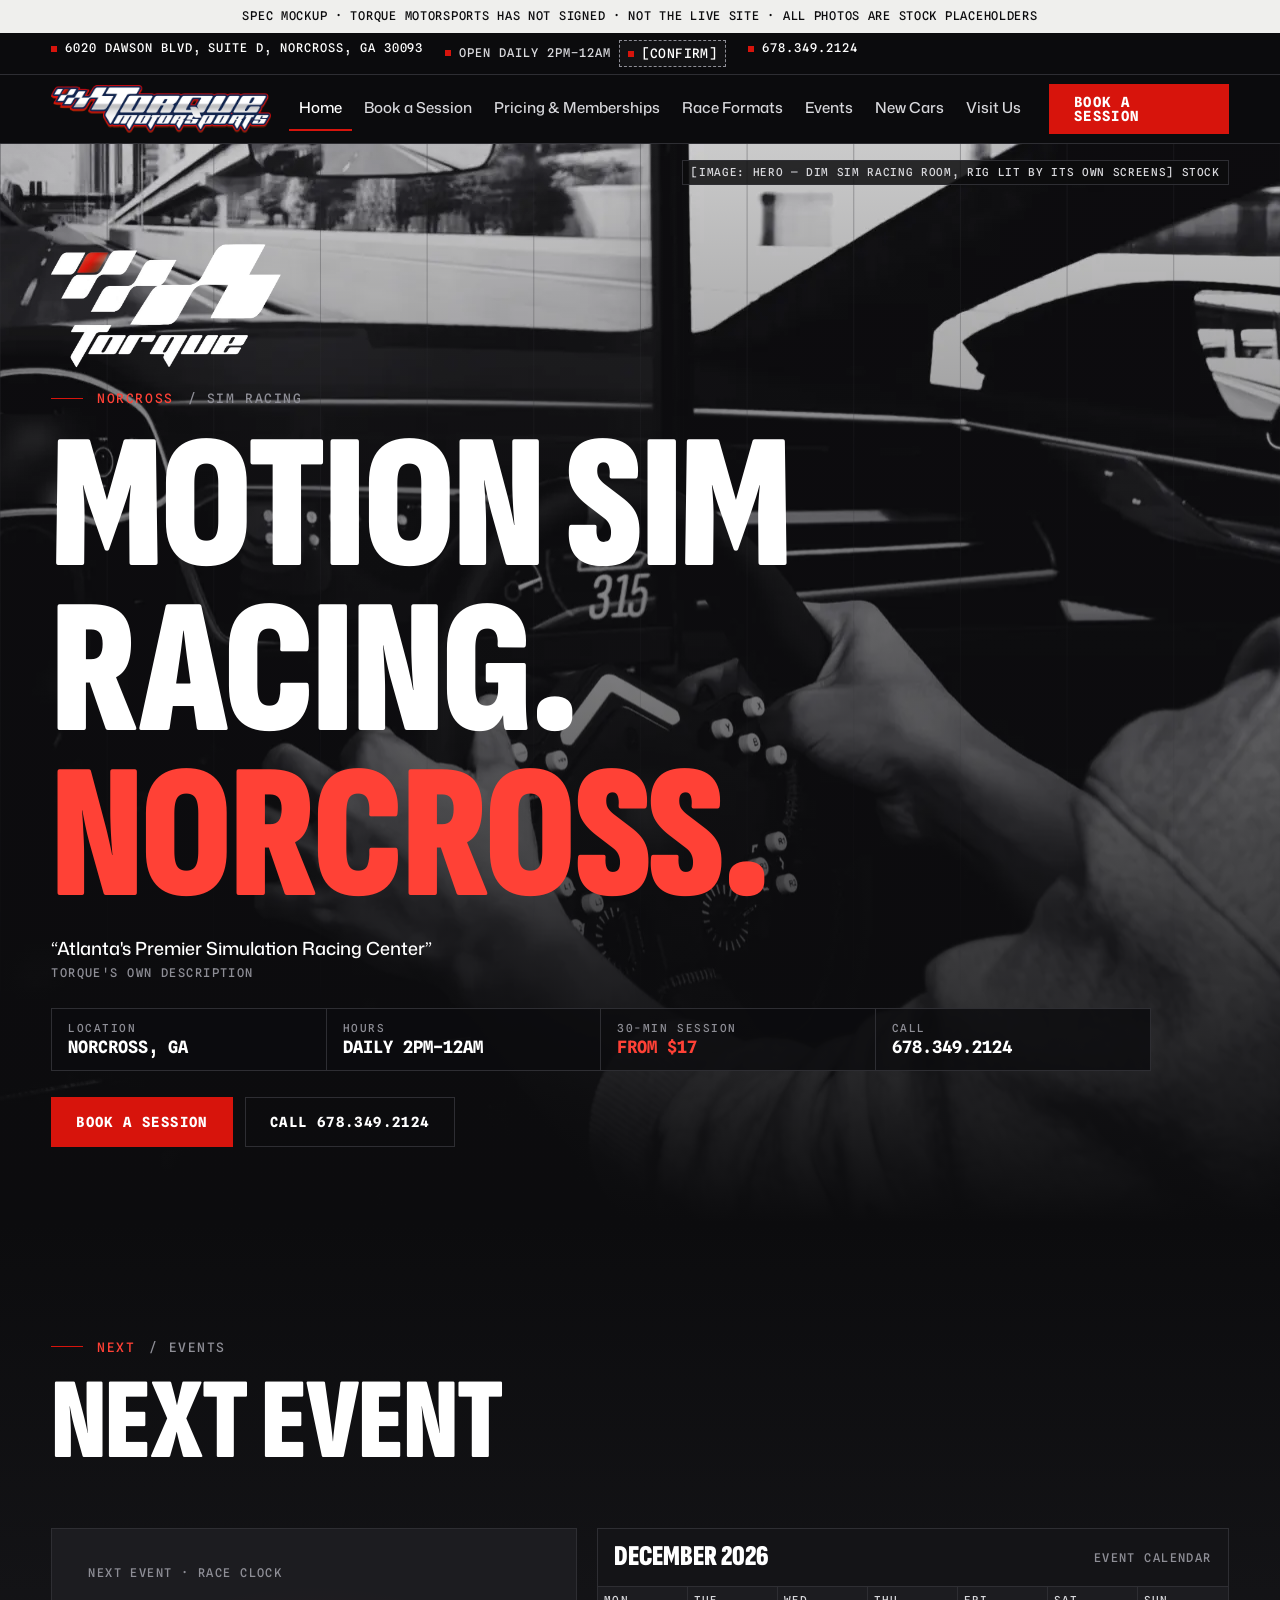
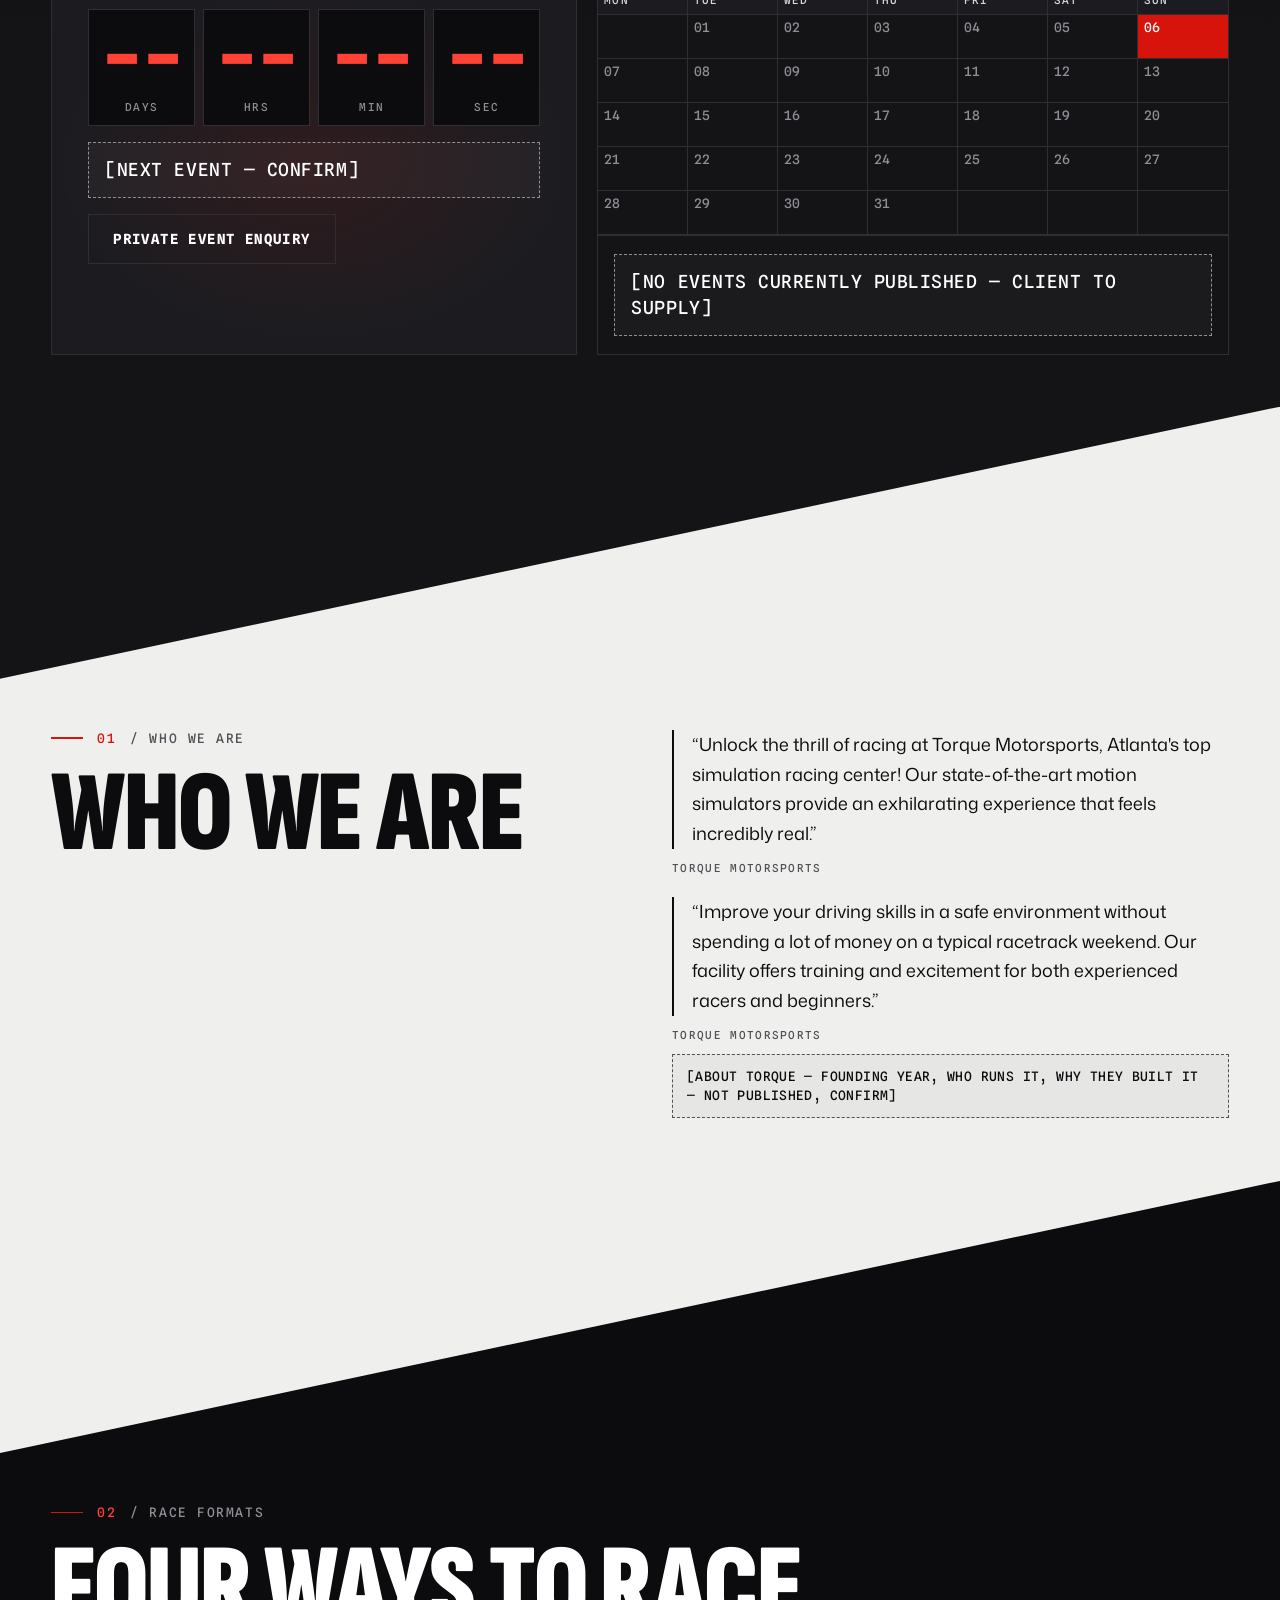
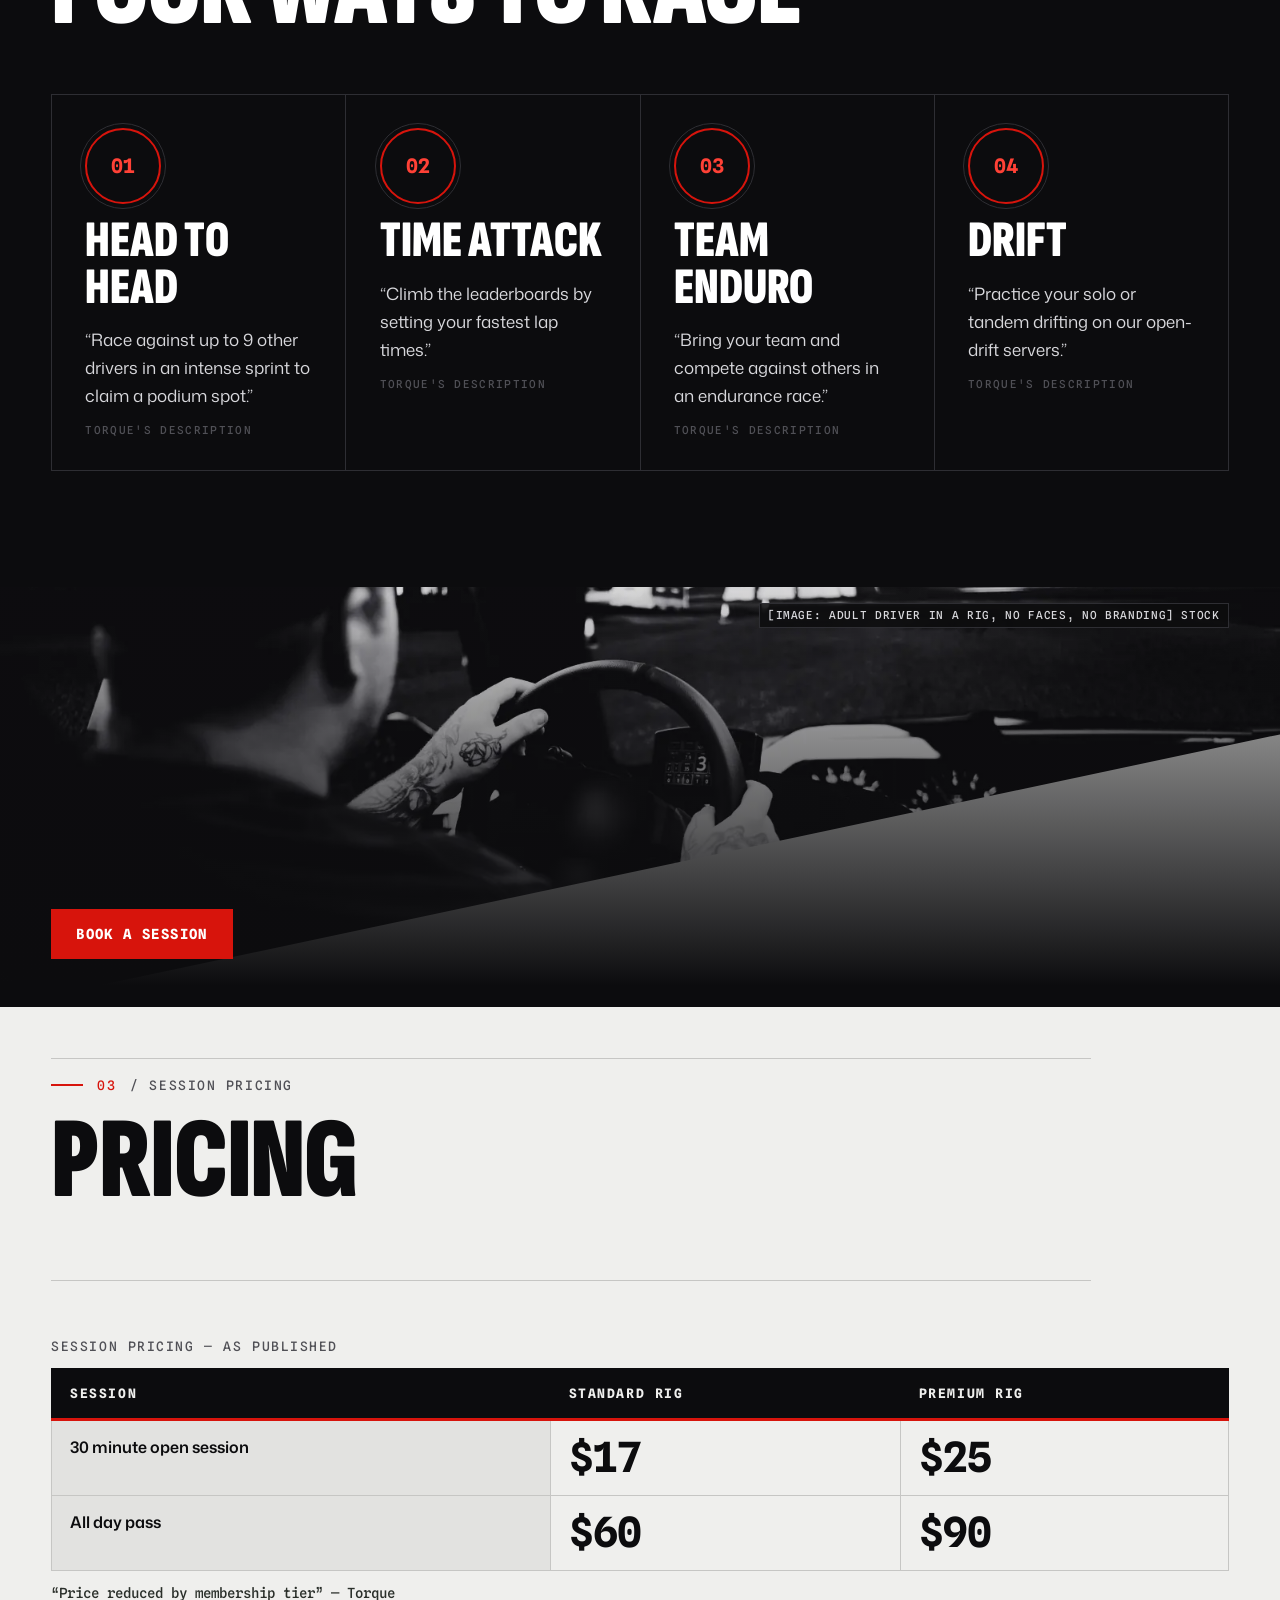
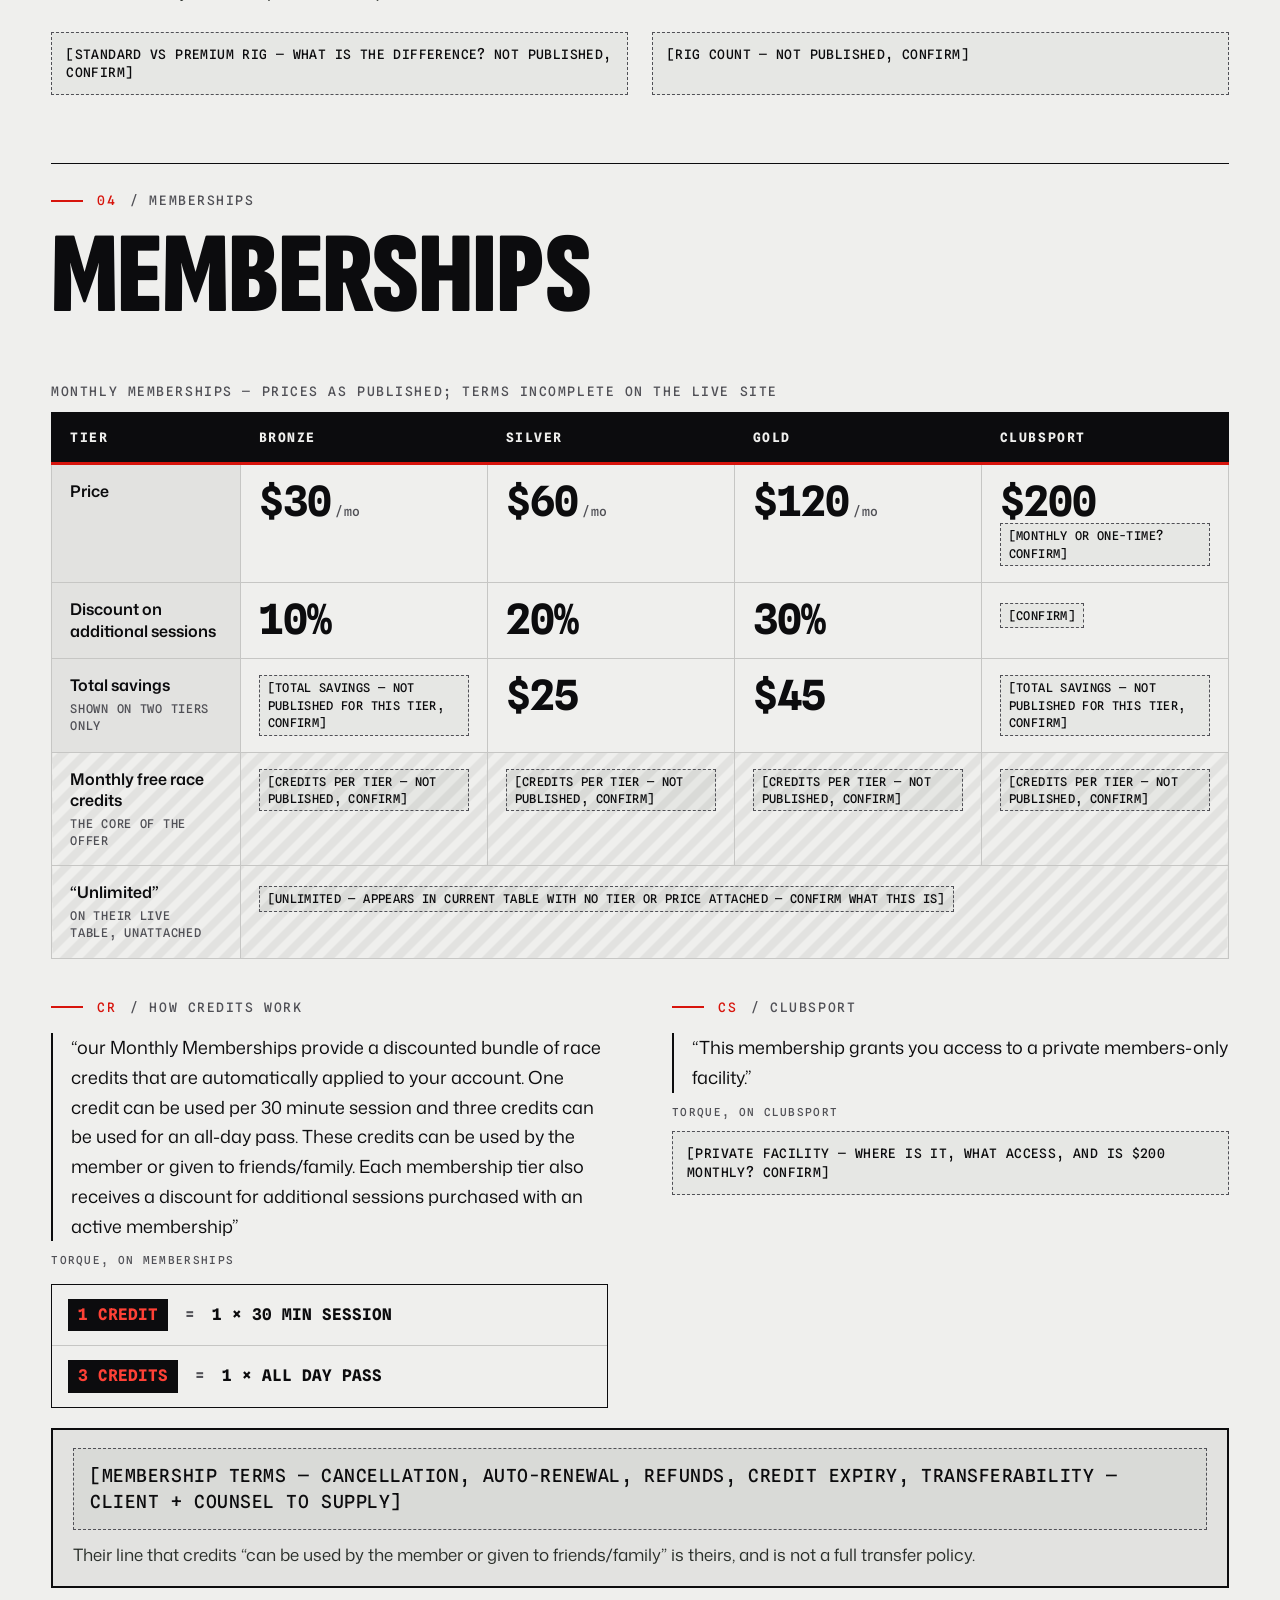
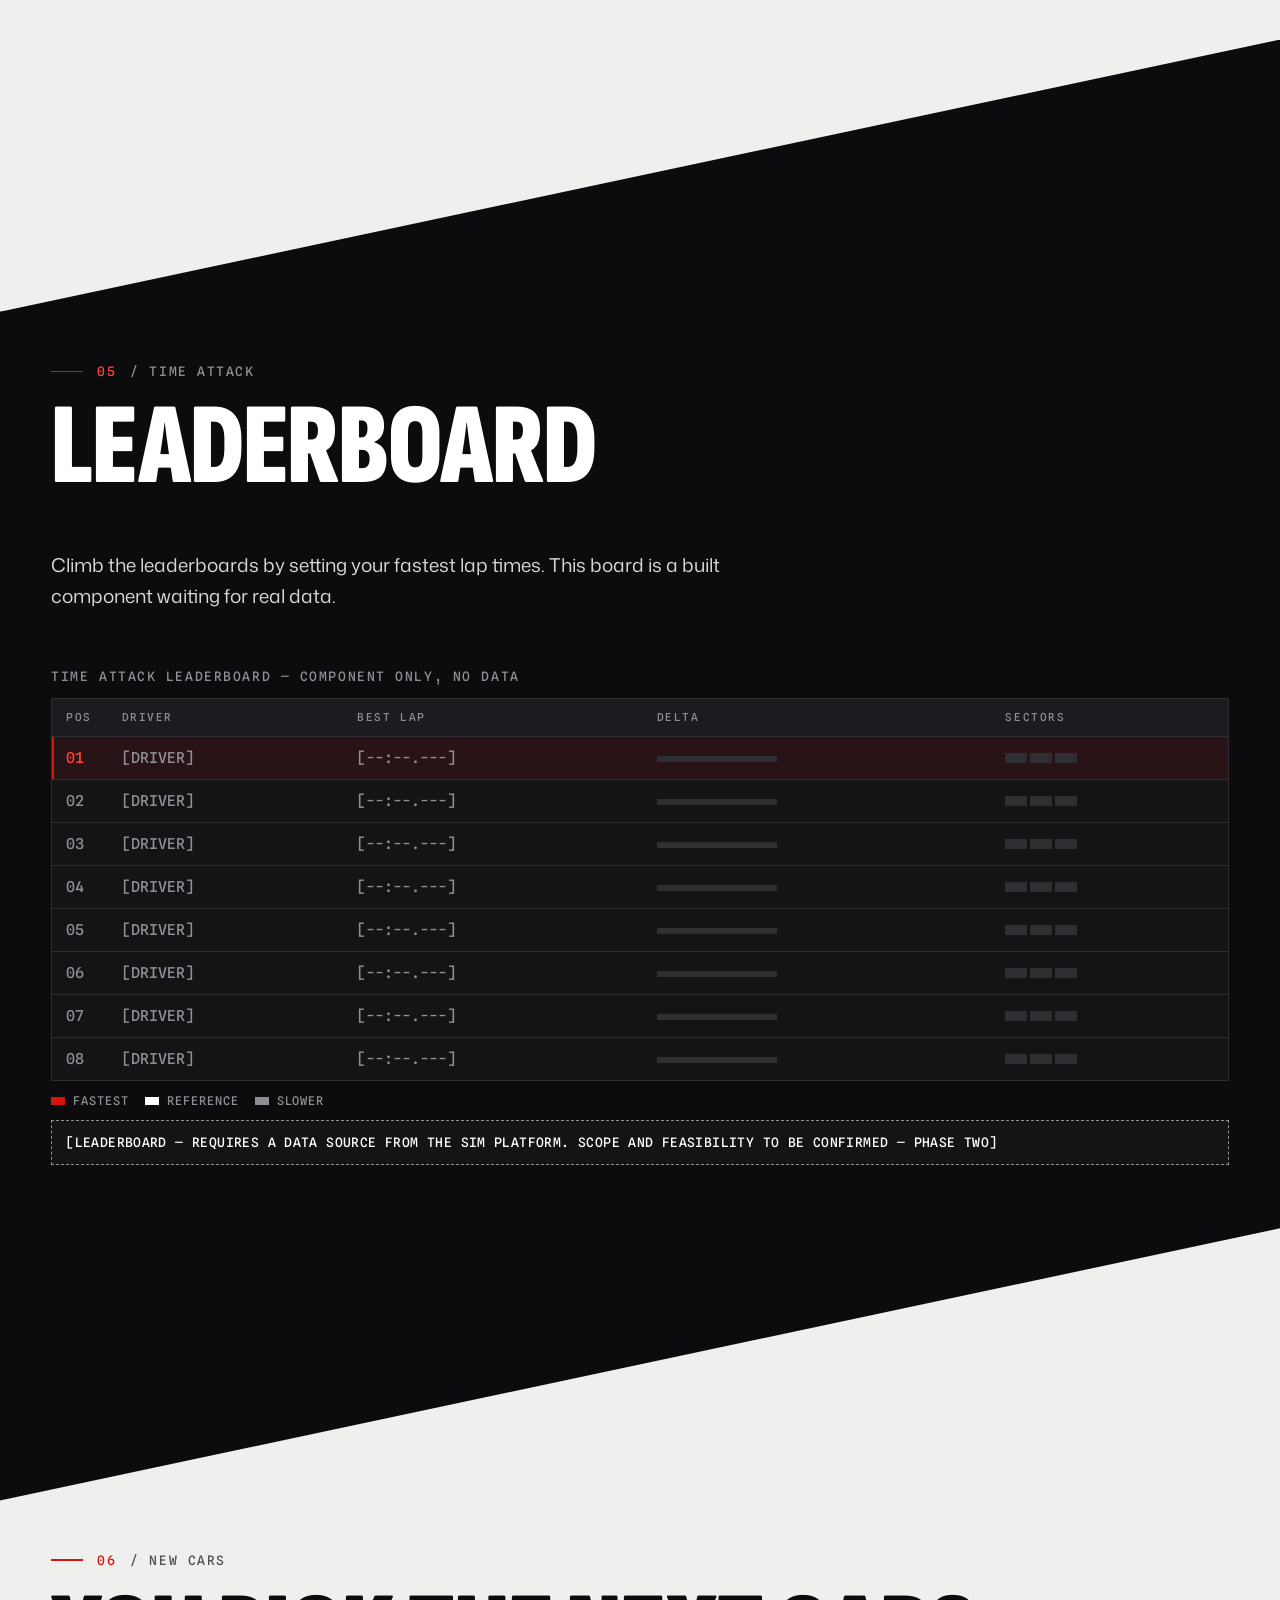
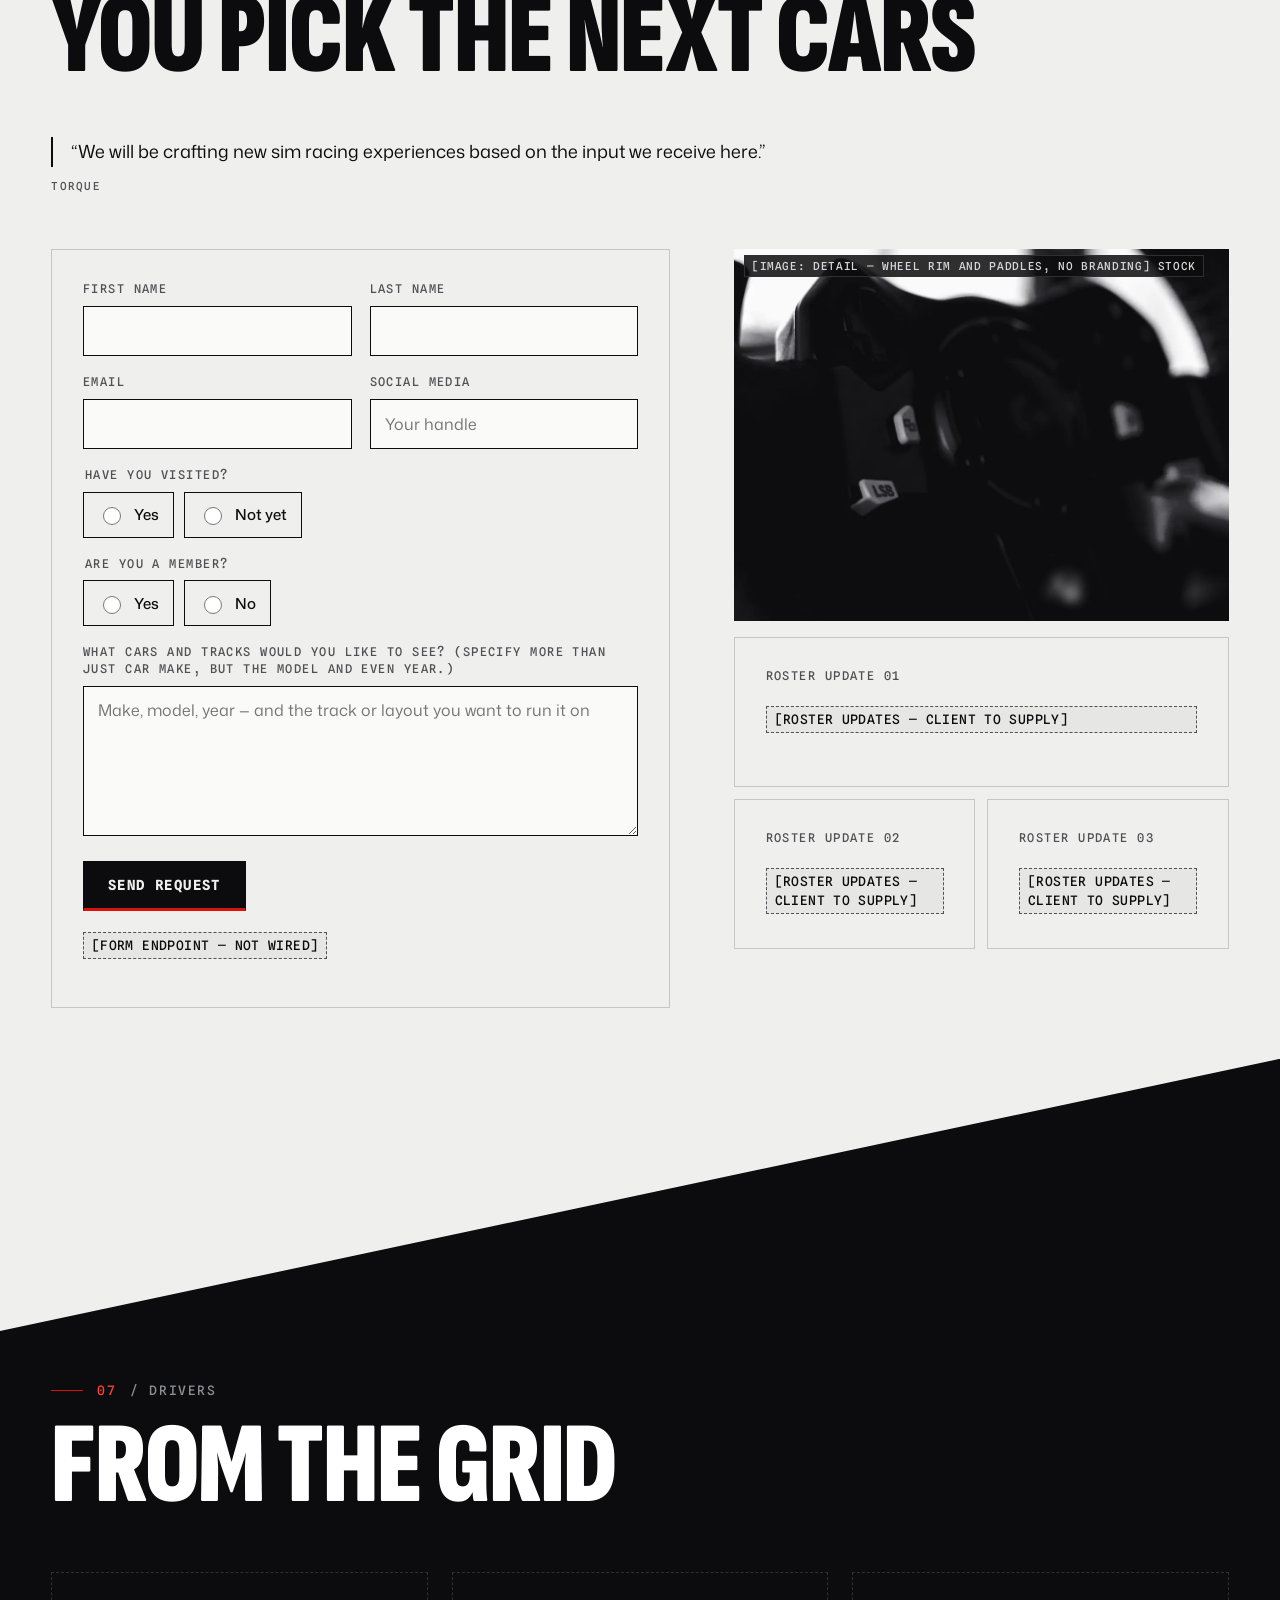
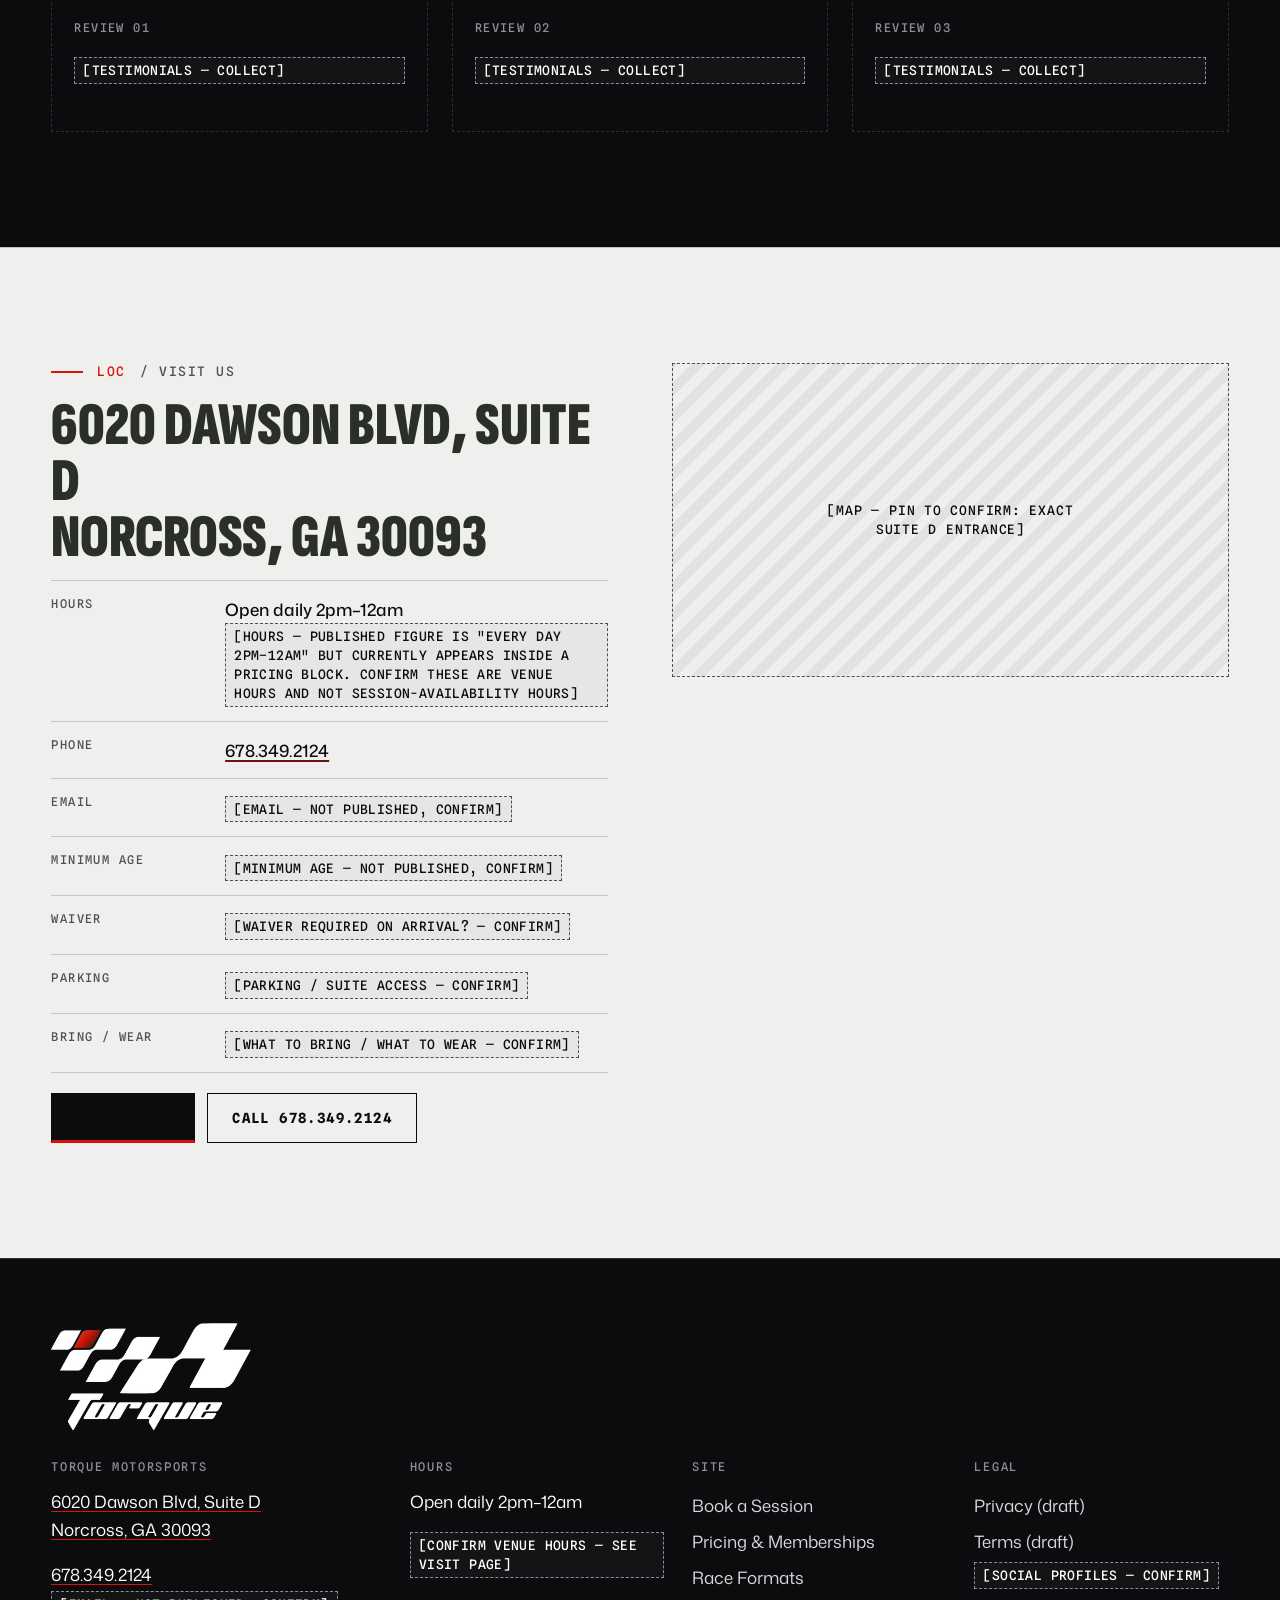
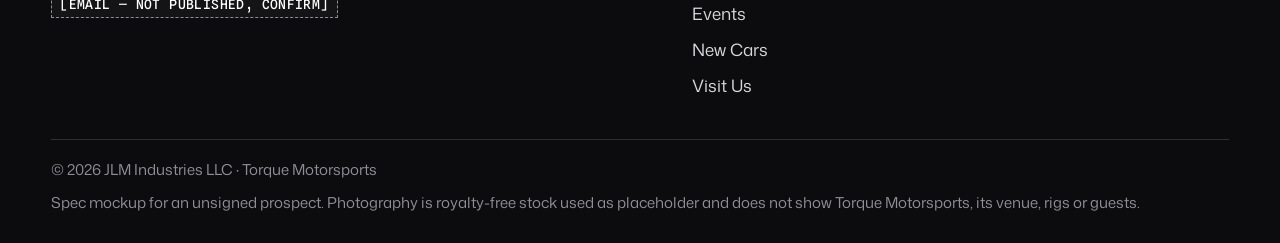
==== commit 9116039c: "Update preview: their logo and logo palette Co-Authored-By: Claude Opus 5.5 <noreply@anthropic.com>" ====
--- a/index.html
+++ b/index.html
@@ -8,8 +8,8 @@
 <meta property="og:title" content="Torque Motorsports | Sim Racing in Norcross, GA — Motion Simulators near Atlanta">
 <meta property="og:description" content="Motion-simulator racing in Norcross, GA. 30-minute sessions from $17, all-day passes, monthly memberships and private events. 6020 Dawson Blvd, Suite D, Norcross, GA 30093 · 678.349.2124">
 <meta name="robots" content="noindex, nofollow">
-<meta name="theme-color" content="#121412">
-<link rel="icon" href="assets/favicon.svg" type="image/svg+xml">
+<meta name="theme-color" content="#0C0C0E">
+<link rel="icon" href="assets/favicon.png" type="image/png">
 <link rel="preconnect" href="https://fonts.googleapis.com">
 <link rel="preconnect" href="https://fonts.gstatic.com" crossorigin>
 <link href="https://fonts.googleapis.com/css2?family=Mona+Sans:wght@400;500;600&family=Sofia+Sans+Extra+Condensed:wght@800;900&family=Spline+Sans+Mono:wght@400;500;700&display=swap" rel="stylesheet">
@@ -24,7 +24,7 @@
     <span><a href="visit.html">6020 Dawson Blvd, Suite D, Norcross, GA 30093</a></span><span>OPEN DAILY 2PM–12AM <span class="flag ">[CONFIRM]</span></span><span><a href="tel:+16783492124">678.349.2124</a></span>
   </div></div>
   <div class="wrap head-main">
-    <a class="brand" href="index.html" aria-label="Torque Motorsports home"><span class="display">Torque</span><span class="mono">Motorsports · Norcross GA</span></a>
+    <a class="brand" href="index.html" aria-label="Torque Motorsports home"><img class="brand-logo" src="assets/logo-torque-wordmark.png" alt="Torque Motorsports" width="1116" height="241"></a>
     <button class="menu-btn" aria-expanded="false" aria-controls="site-nav">Menu</button>
     <nav class="nav" id="site-nav" aria-label="Main"><ul><li><a href="index.html" aria-current="page">Home</a></li><li><a href="book.html">Book a Session</a></li><li><a href="pricing.html">Pricing &amp; Memberships</a></li><li><a href="formats.html">Race Formats</a></li><li><a href="events.html">Events</a></li><li><a href="newcars.html">New Cars</a></li><li><a href="visit.html">Visit Us</a></li></ul></nav>
     <a class="btn btn--lime head-cta" href="book.html">Book a session</a>
@@ -37,6 +37,7 @@
   <div class="gridlines" aria-hidden="true"></div>
   <span class="img-label">[IMAGE: hero — dim sim racing room, rig lit by its own screens] stock</span>
   <div class="wrap hero-inner">
+    <img class="hero-mark" src="assets/logo-torque-mark.png" alt="" width="766" height="413">
     <p class="eyebrow"><b>NORCROSS</b> / Sim racing</p>
     <h1 class="display" id="hero-h">Motion sim racing. <span>Norcross.</span></h1>
     <p class="claim">“Atlanta's Premier Simulation Racing Center”<cite>Torque's own description</cite></p>
@@ -169,7 +170,7 @@
   <thead><tr><th scope="col">Pos</th><th scope="col">Driver</th><th scope="col">Best lap</th><th scope="col">Delta</th><th scope="col">Sectors</th></tr></thead>
   <tbody><tr><td class="pos">01</td><td class="ph">[DRIVER]</td><td class="ph">[--:--.---]</td><td><span class="delta" aria-label="no data"><i style="--w:0%"></i></span></td><td><span class="sectors" aria-label="no sector data"><i></i><i></i><i></i></span></td></tr><tr><td class="pos">02</td><td class="ph">[DRIVER]</td><td class="ph">[--:--.---]</td><td><span class="delta" aria-label="no data"><i style="--w:0%"></i></span></td><td><span class="sectors" aria-label="no sector data"><i></i><i></i><i></i></span></td></tr><tr><td class="pos">03</td><td class="ph">[DRIVER]</td><td class="ph">[--:--.---]</td><td><span class="delta" aria-label="no data"><i style="--w:0%"></i></span></td><td><span class="sectors" aria-label="no sector data"><i></i><i></i><i></i></span></td></tr><tr><td class="pos">04</td><td class="ph">[DRIVER]</td><td class="ph">[--:--.---]</td><td><span class="delta" aria-label="no data"><i style="--w:0%"></i></span></td><td><span class="sectors" aria-label="no sector data"><i></i><i></i><i></i></span></td></tr><tr><td class="pos">05</td><td class="ph">[DRIVER]</td><td class="ph">[--:--.---]</td><td><span class="delta" aria-label="no data"><i style="--w:0%"></i></span></td><td><span class="sectors" aria-label="no sector data"><i></i><i></i><i></i></span></td></tr><tr><td class="pos">06</td><td class="ph">[DRIVER]</td><td class="ph">[--:--.---]</td><td><span class="delta" aria-label="no data"><i style="--w:0%"></i></span></td><td><span class="sectors" aria-label="no sector data"><i></i><i></i><i></i></span></td></tr><tr><td class="pos">07</td><td class="ph">[DRIVER]</td><td class="ph">[--:--.---]</td><td><span class="delta" aria-label="no data"><i style="--w:0%"></i></span></td><td><span class="sectors" aria-label="no sector data"><i></i><i></i><i></i></span></td></tr><tr><td class="pos">08</td><td class="ph">[DRIVER]</td><td class="ph">[--:--.---]</td><td><span class="delta" aria-label="no data"><i style="--w:0%"></i></span></td><td><span class="sectors" aria-label="no sector data"><i></i><i></i><i></i></span></td></tr></tbody>
 </table></div>
-<div class="lb-legend" aria-hidden="true"><span style="--c:var(--lime)">Fastest</span><span style="--c:var(--signal)">Reference</span><span style="--c:var(--muted)">Slower</span></div>
+<div class="lb-legend" aria-hidden="true"><span style="--c:var(--red)">Fastest</span><span style="--c:var(--signal)">Reference</span><span style="--c:var(--muted)">Slower</span></div>
 <span class="flag flag--block ">[LEADERBOARD — REQUIRES A DATA SOURCE FROM THE SIM PLATFORM. SCOPE AND FEASIBILITY TO BE CONFIRMED — PHASE TWO]</span>
   </div>
 </section>
@@ -223,7 +224,7 @@
 </main>
 <footer class="site-foot">
   <div class="wrap">
-    <p class="foot-big" aria-hidden="true">Torque</p>
+    <img class="foot-mark" src="assets/logo-torque-mark.png" alt="Torque logo" width="766" height="413" loading="lazy">
     <div class="foot-grid">
       <div><h2>Torque Motorsports</h2><p><a href="https://www.google.com/maps/search/?api=1&query=6020+Dawson+Blvd+Suite+D+Norcross+GA+30093">6020 Dawson Blvd, Suite D<br>Norcross, GA 30093</a></p><p><a href="tel:+16783492124">678.349.2124</a><br><span class="flag ">[EMAIL — NOT PUBLISHED, CONFIRM]</span></p></div>
       <div><h2>Hours</h2><p style="color:var(--signal)">Open daily 2pm–12am</p><p><span class="flag ">[CONFIRM VENUE HOURS — SEE VISIT PAGE]</span></p></div>
--- a/styles.css
+++ b/styles.css
@@ -2,27 +2,30 @@
    Torque Motorsports — spec mockup
    Register: TELEMETRY. A timing screen (dark graphite) alternating with the
    pit-wall printout (pale sheet), meeting on a hard structural 12° diagonal.
-   One signal: acid lime. Sector logic = lime (fastest) / white (reference) /
-   muted (slower). NO BLUE anywhere. UPRIGHT TYPE ONLY — no italic, no skew.
+   Palette from THEIR LOGO (supplied 2026-10-09): black, white, red #D7140C.
+   Sector logic = red (fastest) / white (reference) / muted (slower).
+   NO BLUE in the site chrome (their wordmark's navy outline stays inside the
+   logo only). UPRIGHT TYPE ONLY for our type — the logo's slant is theirs.
    No chevrons, no clipped corners, no bracket frames, no streaks, no tilt.
    ========================================================================== */
 
 :root {
-  --track: #121412;          /* warm graphite — deliberately not true black */
-  --panel: #1A1E1B;
-  --panel-raised: #242925;
-  --rule: #343A35;
-  --muted: #8C938D;          /* 5.9:1 on --track */
-  --body: #D9DED9;
+  --track: #0C0C0E;          /* the logo's black, a breath off pure black */
+  --panel: #141417;
+  --panel-raised: #1C1C20;
+  --rule: #2E2E33;
+  --muted: #8E8E96;          /* 5.9:1 on --track */
+  --body: #D8D8DC;
   --signal: #FFFFFF;
-  --sheet: #E9EBE6;
-  --sheet-2: #DCDFD8;
-  --sheet-rule: #C3C8BE;
-  --sheet-ink: #171A17;
-  --sheet-muted: #4E554F;    /* 7:1 on --sheet */
-  --lime: #C2F23C;           /* THE signal — never body text on sheet */
-  --lime-dim: #6E8A1F;
-  --lime-wash: rgba(194, 242, 60, .08);
+  --sheet: #EFEFED;          /* logo white, softened for long reading */
+  --sheet-2: #E2E2E0;
+  --sheet-rule: #C6C6C4;
+  --sheet-ink: #0C0C0E;
+  --sheet-muted: #505056;    /* 7:1 on --sheet */
+  --red: #D7140C;            /* sampled from their logo — fills, rules, bars, buttons (white text 5.3:1); text on sheet 4.7:1 */
+  --red-text: #FF4136;       /* same family, for small text on dark (5.5:1) — #D7140C fails there */
+  --red-dim: #6E1410;
+  --red-wash: rgba(215, 20, 12, .10);
 
   --f-display: "Sofia Sans Extra Condensed", "Arial Narrow", sans-serif;
   --f-body: "Mona Sans", system-ui, sans-serif;
@@ -41,16 +44,16 @@
 /* Upright only — kill every default oblique */
 em, i, cite, q, address, blockquote, dfn, var { font-style: normal; }
 img { max-width: 100%; height: auto; display: block; }
-a { color: var(--signal); text-decoration-color: var(--lime); text-decoration-thickness: 1px; text-underline-offset: 3px; }
-a:hover { color: var(--lime); }
-.sheet a { color: var(--sheet-ink); text-decoration-color: var(--lime-dim); text-decoration-thickness: 2px; }
+a { color: var(--signal); text-decoration-color: var(--red); text-decoration-thickness: 1px; text-underline-offset: 3px; }
+a:hover { color: var(--red-text); }
+.sheet a { color: var(--sheet-ink); text-decoration-color: var(--red-dim); text-decoration-thickness: 2px; }
 .sheet a:hover { color: var(--sheet-ink); text-decoration-color: var(--sheet-ink); }
-:focus-visible { outline: 2px solid var(--lime); outline-offset: 3px; }
-.sheet :focus-visible { outline-color: var(--sheet-ink); box-shadow: 0 0 0 5px var(--lime); }
+:focus-visible { outline: 2px solid var(--red); outline-offset: 3px; }
+.sheet :focus-visible { outline-color: var(--sheet-ink); box-shadow: 0 0 0 5px var(--red); }
 h1, h2, h3 { margin: 0 0 .45em; color: var(--signal); }
 p { margin: 0 0 1em; }
 .sr-only { position: absolute; width: 1px; height: 1px; overflow: hidden; clip: rect(0 0 0 0); white-space: nowrap; }
-.skip { position: absolute; left: 12px; top: -60px; z-index: 100; background: var(--lime); color: var(--track); padding: 10px 14px; font: 500 .875rem/1 var(--f-mono); }
+.skip { position: absolute; left: 12px; top: -60px; z-index: 100; background: var(--red); color: var(--signal); padding: 10px 14px; font: 500 .875rem/1 var(--f-mono); }
 .skip:focus { top: 12px; }
 .wrap { width: 100%; max-width: var(--wrap); margin: 0 auto; padding: 0 var(--gutter); }
 .num, .mono, td, th { font-variant-numeric: tabular-nums; }
@@ -62,10 +65,10 @@
 h3.display { font-size: clamp(2rem, 4vw, 3.2rem); font-weight: 800; }
 .mono { font-family: var(--f-mono); }
 .eyebrow { display: flex; align-items: center; gap: 14px; margin: 0 0 18px; font: 500 .8125rem/1.3 var(--f-mono); letter-spacing: .12em; text-transform: uppercase; color: var(--muted); }
-.eyebrow::before { content: ""; width: 32px; height: 1px; background: var(--lime); flex: none; }
-.eyebrow b { color: var(--lime); font-weight: 500; }
+.eyebrow::before { content: ""; width: 32px; height: 1px; background: var(--red); flex: none; }
+.eyebrow b { color: var(--red-text); font-weight: 500; }
 .sheet .eyebrow { color: var(--sheet-muted); }
-.sheet .eyebrow::before { background: var(--sheet-ink); height: 2px; }
+.sheet .eyebrow::before { background: var(--red); height: 2px; }
 .sheet .eyebrow b { color: var(--sheet-ink); }
 .title-rules { display: grid; gap: 18px; }
 .title-rules::before, .title-rules::after { content: ""; height: 1px; background: var(--rule); }
@@ -85,10 +88,10 @@
 .mock-ribbon { background: var(--sheet); color: var(--sheet-ink); font: 500 .75rem/1.4 var(--f-mono); letter-spacing: .06em; text-transform: uppercase; text-align: center; padding: 8px 16px; }
 
 /* ---------- Header: address + hours are furniture ---------- */
-.site-head { position: sticky; top: 0; z-index: 50; background: rgba(18, 20, 18, .95); backdrop-filter: blur(8px); border-bottom: 1px solid var(--rule); }
+.site-head { position: sticky; top: 0; z-index: 50; background: rgba(12, 12, 14, .95); backdrop-filter: blur(8px); border-bottom: 1px solid var(--rule); }
 .head-strip { border-bottom: 1px solid var(--rule); font: 500 .75rem/1.3 var(--f-mono); letter-spacing: .08em; text-transform: uppercase; color: var(--body); transition: max-height 220ms var(--ease), opacity 220ms var(--ease); max-height: 60px; overflow: hidden; }
 .head-strip .wrap { display: flex; flex-wrap: wrap; gap: 4px 22px; padding-top: 7px; padding-bottom: 7px; }
-.head-strip span::before { content: ""; display: inline-block; width: 6px; height: 6px; background: var(--lime); margin-right: 8px; vertical-align: middle; }
+.head-strip span::before { content: ""; display: inline-block; width: 6px; height: 6px; background: var(--red); margin-right: 8px; vertical-align: middle; }
 .head-strip a { text-decoration: none; }
 .site-head.is-condensed .head-strip { max-height: 0; opacity: 0; border-bottom-color: transparent; }
 @media (min-width: 900px) { .site-head.is-condensed .head-strip { max-height: 60px; opacity: 1; border-bottom-color: var(--rule); } }
@@ -100,8 +103,8 @@
 .nav { margin-left: auto; }
 .nav ul { list-style: none; margin: 0; padding: 0; display: flex; gap: 2px; }
 .nav a { display: flex; align-items: center; min-height: 44px; padding: 0 10px; font: 500 .9375rem/1 var(--f-body); color: var(--body); text-decoration: none; border-bottom: 2px solid transparent; white-space: nowrap; }
-.nav a:hover { color: var(--signal); border-bottom-color: var(--lime-dim); }
-.nav a[aria-current="page"] { color: var(--signal); border-bottom-color: var(--lime); }
+.nav a:hover { color: var(--signal); border-bottom-color: var(--red-dim); }
+.nav a[aria-current="page"] { color: var(--signal); border-bottom-color: var(--red); }
 .head-cta { display: none; }
 .menu-btn { margin-left: auto; min-height: 44px; min-width: 44px; padding: 0 14px; background: none; border: 1px solid var(--rule); color: var(--signal); font: 500 .8125rem/1 var(--f-mono); letter-spacing: .1em; text-transform: uppercase; cursor: pointer; }
 @media (max-width: 1239px) {
@@ -114,11 +117,11 @@
 
 /* ---------- Buttons (upright, square, no clipped corners) ---------- */
 .btn { display: inline-flex; align-items: center; justify-content: center; gap: 10px; min-height: 50px; padding: 0 24px; font: 700 .875rem/1 var(--f-mono); letter-spacing: .1em; text-transform: uppercase; text-decoration: none; border: 1px solid transparent; cursor: pointer; transition: background-color 120ms linear, color 120ms linear, border-color 120ms linear; }
-.btn--lime { background: var(--lime); color: var(--track); }
+.btn--lime { background: var(--red); color: var(--signal); }
 .btn--lime:hover { background: var(--signal); color: var(--track); }
 .btn--ghost { background: transparent; color: var(--signal); border-color: var(--rule); }
-.btn--ghost:hover { border-color: var(--lime); color: var(--signal); }
-.btn--ink { background: var(--sheet-ink); color: var(--sheet); border-bottom: 3px solid var(--lime); }
+.btn--ghost:hover { border-color: var(--red); color: var(--signal); }
+.btn--ink { background: var(--sheet-ink); color: var(--sheet); border-bottom: 3px solid var(--red); }
 .btn--ink:hover { background: #000; color: var(--signal); }
 .sheet .btn--ghost { color: var(--sheet-ink); border-color: var(--sheet-ink); }
 .sheet .btn--ghost:hover { background: var(--sheet-ink); color: var(--sheet); }
@@ -149,31 +152,31 @@
 /* ---------- Hero: the timing screen ---------- */
 .hero { position: relative; min-height: min(90vh, 880px); display: flex; align-items: flex-end; overflow: hidden; background: var(--track); }
 .hero picture, .hero picture img { position: absolute; inset: 0; width: 100%; height: 100%; object-fit: cover; }
-.hero::before { content: ""; position: absolute; inset: 0; z-index: 1; background: linear-gradient(0deg, var(--track) 0%, rgba(18, 20, 18, .55) 50%, rgba(18, 20, 18, .2) 100%); }
+.hero::before { content: ""; position: absolute; inset: 0; z-index: 1; background: linear-gradient(0deg, var(--track) 0%, rgba(12, 12, 14, .55) 50%, rgba(12, 12, 14, .2) 100%); }
 .hero .gridlines { z-index: 1; opacity: .35; }
 .hero-inner { position: relative; z-index: 2; padding-top: 100px; padding-bottom: clamp(40px, 6vw, 80px); width: 100%; }
 .hero h1 { font-size: clamp(4.4rem, 15vw, 12.5rem); margin: 0 0 16px; max-width: 11ch; }
-.hero h1 span { color: var(--lime); }
+.hero h1 span { color: var(--red-text); }
 .hero .claim { font: 500 1.125rem/1.4 var(--f-body); color: var(--signal); margin: 0 0 26px; }
 .hero .claim cite { display: block; font: 500 .75rem/1.4 var(--f-mono); letter-spacing: .12em; text-transform: uppercase; color: var(--muted); margin-top: 4px; }
-.status-strip { display: grid; grid-template-columns: repeat(2, minmax(0, 1fr)); border: 1px solid var(--rule); background: rgba(18, 20, 18, .82); margin: 0 0 26px; max-width: 1100px; }
+.status-strip { display: grid; grid-template-columns: repeat(2, minmax(0, 1fr)); border: 1px solid var(--rule); background: rgba(12, 12, 14, .82); margin: 0 0 26px; max-width: 1100px; }
 .status-strip > div { padding: 12px 16px; border-right: 1px solid var(--rule); border-bottom: 1px solid var(--rule); display: grid; gap: 2px; }
 .status-strip .k { font: 500 .6875rem/1.3 var(--f-mono); letter-spacing: .14em; text-transform: uppercase; color: var(--muted); }
 .status-strip .v { font: 700 1.0625rem/1.2 var(--f-mono); color: var(--signal); }
 .status-strip .v a { text-decoration: none; }
-.status-strip .v.lime { color: var(--lime); }
+.status-strip .v.lime { color: var(--red-text); }
 @media (min-width: 900px) { .status-strip { grid-template-columns: repeat(4, minmax(0, 1fr)); } .status-strip > div { border-bottom: 0; } .status-strip > div:last-child { border-right: 0; } }
-.img-label { position: absolute; z-index: 3; right: var(--gutter); top: 16px; font: 500 .6875rem/1.4 var(--f-mono); letter-spacing: .06em; text-transform: uppercase; color: var(--body); background: rgba(18, 20, 18, .85); padding: 4px 8px; border: 1px solid var(--rule); max-width: calc(100% - 32px); }
+.img-label { position: absolute; z-index: 3; right: var(--gutter); top: 16px; font: 500 .6875rem/1.4 var(--f-mono); letter-spacing: .06em; text-transform: uppercase; color: var(--body); background: rgba(12, 12, 14, .85); padding: 4px 8px; border: 1px solid var(--rule); max-width: calc(100% - 32px); }
 
 /* ---------- Race clock + calendar (ref-01 pairing) ---------- */
 .race { display: grid; gap: 20px; }
 @media (min-width: 1000px) { .race { grid-template-columns: minmax(0, 1fr) minmax(0, 1.2fr); } }
 .clock { position: relative; background: var(--panel-raised); border: 1px solid var(--rule); padding: clamp(22px, 3vw, 36px); display: grid; gap: 16px; align-content: start; }
-.clock::before { content: ""; position: absolute; inset: 0; pointer-events: none; background: radial-gradient(70% 60% at 50% 55%, var(--lime-wash), transparent 70%); }
+.clock::before { content: ""; position: absolute; inset: 0; pointer-events: none; background: radial-gradient(70% 60% at 50% 55%, var(--red-wash), transparent 70%); }
 .clock > * { position: relative; }
 .clock-digits { display: grid; grid-template-columns: repeat(4, minmax(0, 1fr)); gap: 8px; }
 .clock-digits div { border: 1px solid var(--rule); background: var(--track); padding: 14px 6px 10px; text-align: center; }
-.clock-digits .d { display: block; font: 700 clamp(2.4rem, 6vw, 4.4rem)/1 var(--f-mono); color: var(--lime); letter-spacing: -.02em; }
+.clock-digits .d { display: block; font: 700 clamp(2.4rem, 6vw, 4.4rem)/1 var(--f-mono); color: var(--red-text); letter-spacing: -.02em; }
 .clock-digits .u { display: block; font: 500 .6875rem/1.3 var(--f-mono); letter-spacing: .14em; color: var(--muted); margin-top: 6px; }
 .cal { border: 1px solid var(--rule); background: var(--panel); }
 .cal-head { display: flex; justify-content: space-between; align-items: center; gap: 12px; padding: 14px 16px; border-bottom: 1px solid var(--rule); }
@@ -182,7 +185,7 @@
 .cal-grid span { min-height: 44px; padding: 6px; border-right: 1px solid var(--rule); border-bottom: 1px solid var(--rule); font: 500 .8125rem/1 var(--f-mono); color: var(--muted); }
 .cal-grid span:nth-child(7n) { border-right: 0; }
 .cal-grid .dow { min-height: 0; color: var(--body); font-size: .6875rem; letter-spacing: .1em; padding: 8px 6px; background: var(--panel-raised); }
-.cal-grid .today { color: var(--track); background: var(--lime); }
+.cal-grid .today { color: var(--signal); background: var(--red); }
 .cal-grid .out { color: transparent; }
 .cal-empty { padding: 18px 16px; border-top: 1px solid var(--rule); }
 
@@ -193,13 +196,13 @@
 .format { padding: clamp(22px, 2.6vw, 34px); border-right: 1px solid var(--sheet-rule); border-bottom: 1px solid var(--sheet-rule); display: grid; gap: 14px; align-content: start; }
 .format .marker { width: 76px; height: 76px; border-radius: 50%; border: 2px solid var(--sheet-ink); display: grid; place-items: center; font: 700 1.25rem/1 var(--f-mono); color: var(--sheet-ink); position: relative; }
 .format .marker::after { content: ""; position: absolute; inset: -7px; border-radius: 50%; border: 1px solid var(--sheet-rule); }
-.format:hover .marker { box-shadow: inset 0 -6px 0 var(--lime); }
+.format:hover .marker { box-shadow: inset 0 -6px 0 var(--red); }
 .format h3 { font: 900 clamp(2.4rem, 4vw, 3.4rem)/.9 var(--f-display); text-transform: uppercase; color: var(--sheet-ink); margin: 0; }
 .format blockquote { margin: 0; font-size: 1.0625rem; color: #2A2F2A; }
 .format .src { font: 500 .6875rem/1.3 var(--f-mono); letter-spacing: .12em; text-transform: uppercase; color: var(--sheet-muted); }
 .screen .formats { border-color: var(--rule); }
 .screen .format { border-color: var(--rule); }
-.screen .format .marker { border-color: var(--lime); color: var(--lime); }
+.screen .format .marker { border-color: var(--red); color: var(--red-text); }
 .screen .format .marker::after { border-color: var(--rule); }
 .screen .format h3 { color: var(--signal); }
 .screen .format blockquote { color: var(--body); }
@@ -208,7 +211,7 @@
 .ptable { width: 100%; border-collapse: collapse; background: var(--sheet); border: 1px solid var(--sheet-ink); }
 .ptable caption { text-align: left; padding: 0 0 12px; font: 500 .8125rem/1.4 var(--f-mono); letter-spacing: .12em; text-transform: uppercase; color: var(--sheet-muted); }
 .ptable th, .ptable td { padding: 16px 18px; text-align: left; border: 1px solid var(--sheet-rule); vertical-align: top; color: var(--sheet-ink); }
-.ptable thead th { background: var(--sheet-ink); color: var(--sheet); font: 700 .8125rem/1.3 var(--f-mono); letter-spacing: .12em; text-transform: uppercase; border-color: var(--sheet-ink); border-bottom: 3px solid var(--lime); }
+.ptable thead th { background: var(--sheet-ink); color: var(--sheet); font: 700 .8125rem/1.3 var(--f-mono); letter-spacing: .12em; text-transform: uppercase; border-color: var(--sheet-ink); border-bottom: 3px solid var(--red); }
 .ptable tbody th { font: 600 1rem/1.35 var(--f-body); background: var(--sheet-2); }
 .ptable tbody th small { display: block; font: 500 .75rem/1.4 var(--f-mono); letter-spacing: .06em; text-transform: uppercase; color: var(--sheet-muted); margin-top: 4px; }
 .ptable .fig { font: 700 clamp(1.6rem, 3.4vw, 2.6rem)/1 var(--f-mono); letter-spacing: -.02em; }
@@ -224,9 +227,9 @@
 .converter div { display: grid; grid-template-columns: auto 24px 1fr; gap: 10px; align-items: center; padding: 14px 16px; border-bottom: 1px solid var(--sheet-rule); font: 700 1rem/1.3 var(--f-mono); color: var(--sheet-ink); }
 .converter div:last-child { border-bottom: 0; }
 .converter .eq { color: var(--sheet-muted); text-align: center; }
-.converter .c { background: var(--sheet-ink); color: var(--lime); padding: 6px 10px; }
+.converter .c { background: var(--sheet-ink); color: var(--red-text); padding: 6px 10px; }
 .terms-gap { border: 2px solid var(--sheet-ink); padding: 18px 20px; margin-top: 20px; background: var(--sheet-2); }
-.quote { margin: 0 0 12px; padding-left: 18px; border-left: 2px solid var(--lime); font-size: 1.125rem; color: var(--signal); }
+.quote { margin: 0 0 12px; padding-left: 18px; border-left: 2px solid var(--red); font-size: 1.125rem; color: var(--signal); }
 .sheet .quote { border-left-color: var(--sheet-ink); color: var(--sheet-ink); }
 .quote + .src, .src { font: 500 .6875rem/1.3 var(--f-mono); letter-spacing: .12em; text-transform: uppercase; color: var(--muted); }
 .sheet .src { color: var(--sheet-muted); }
@@ -237,11 +240,11 @@
 .lb th, .lb td { padding: 12px 14px; text-align: left; border-bottom: 1px solid var(--rule); font: 500 .9375rem/1.2 var(--f-mono); color: var(--body); white-space: nowrap; }
 .lb thead th { font-size: .6875rem; letter-spacing: .14em; text-transform: uppercase; color: var(--muted); background: var(--panel-raised); }
 .lb .pos { color: var(--muted); width: 56px; }
-.lb tbody tr:first-child td { background: var(--lime-wash); }
-.lb tbody tr:first-child .pos { color: var(--lime); box-shadow: inset 2px 0 0 var(--lime); }
+.lb tbody tr:first-child td { background: var(--red-wash); }
+.lb tbody tr:first-child .pos { color: var(--red-text); box-shadow: inset 2px 0 0 var(--red); }
 .lb .ph { color: var(--muted); }
 .delta { display: inline-block; width: 120px; height: 6px; background: var(--rule); position: relative; vertical-align: middle; }
-.delta i { position: absolute; left: 0; top: 0; bottom: 0; width: var(--w, 0%); background: var(--lime); transition: width 360ms var(--ease); }
+.delta i { position: absolute; left: 0; top: 0; bottom: 0; width: var(--w, 0%); background: var(--red); transition: width 360ms var(--ease); }
 .js-motion .rv:not(.is-in) .delta i { width: 0; }
 .sectors { display: inline-flex; gap: 3px; }
 .sectors i { width: 22px; height: 10px; background: var(--rule); display: block; }
@@ -258,7 +261,7 @@
 figure.ph { margin: 0; position: relative; overflow: hidden; background: var(--panel); }
 figure.ph img { width: 100%; height: 100%; object-fit: cover; }
 figure.ph figcaption { position: absolute; left: 10px; top: 10px; right: 10px; font: 500 .6875rem/1.4 var(--f-mono); letter-spacing: .06em; text-transform: uppercase; color: var(--body); }
-figure.ph figcaption span { background: rgba(18, 20, 18, .85); padding: 3px 7px; border: 1px solid var(--rule); }
+figure.ph figcaption span { background: rgba(12, 12, 14, .85); padding: 3px 7px; border: 1px solid var(--rule); }
 .ar-43 { aspect-ratio: 4 / 3; } .ar-169 { aspect-ratio: 16 / 9; } .ar-11 { aspect-ratio: 1 / 1; }
 .ph-frame { aspect-ratio: 16 / 9; border: 1px dashed var(--muted); display: grid; place-items: center; text-align: center; padding: 20px; background: repeating-linear-gradient(-45deg, var(--panel) 0 10px, var(--track) 10px 20px); }
 .ph-frame span { font: 500 .8125rem/1.5 var(--f-mono); letter-spacing: .06em; text-transform: uppercase; color: var(--signal); max-width: 34ch; }
@@ -266,7 +269,7 @@
 .sheet .ph-frame span { color: var(--sheet-ink); }
 .photo-band { position: relative; min-height: 420px; display: flex; align-items: flex-end; overflow: hidden; }
 .photo-band > img { position: absolute; inset: 0; width: 100%; height: 100%; object-fit: cover; }
-.photo-band::before { content: ""; position: absolute; inset: 0; z-index: 1; background: linear-gradient(0deg, var(--track) 5%, rgba(18, 20, 18, .15) 100%); }
+.photo-band::before { content: ""; position: absolute; inset: 0; z-index: 1; background: linear-gradient(0deg, var(--track) 5%, rgba(12, 12, 14, .15) 100%); }
 .photo-band .wrap { position: relative; z-index: 2; padding-top: 120px; padding-bottom: 48px; }
 
 /* ---------- Data list (visit) ---------- */
@@ -282,9 +285,9 @@
 .form .row { display: grid; gap: 18px; }
 @media (min-width: 700px) { .form .row { grid-template-columns: minmax(0, 1fr) minmax(0, 1fr); } }
 .form label, .form legend { display: block; font: 500 .75rem/1.4 var(--f-mono); letter-spacing: .12em; text-transform: uppercase; color: var(--sheet-muted); margin-bottom: 8px; }
-.form input, .form select, .form textarea { width: 100%; min-height: 50px; padding: 12px 14px; background: #F6F7F3; border: 1px solid var(--sheet-ink); color: var(--sheet-ink); font: 400 1rem/1.4 var(--f-body); border-radius: 0; }
+.form input, .form select, .form textarea { width: 100%; min-height: 50px; padding: 12px 14px; background: #FAFAF9; border: 1px solid var(--sheet-ink); color: var(--sheet-ink); font: 400 1rem/1.4 var(--f-body); border-radius: 0; }
 .form textarea { min-height: 150px; resize: vertical; }
-.form input:focus, .form select:focus, .form textarea:focus { outline: 0; box-shadow: 0 0 0 3px var(--lime); border-color: var(--sheet-ink); }
+.form input:focus, .form select:focus, .form textarea:focus { outline: 0; box-shadow: 0 0 0 3px var(--red); border-color: var(--sheet-ink); }
 .form [aria-invalid="true"] { border-width: 2px; box-shadow: inset 4px 0 0 var(--sheet-ink); }
 .form .err { font: 600 .875rem/1.4 var(--f-mono); color: var(--sheet-ink); margin-top: 6px; }
 .form .err::before { content: "■ "; }
@@ -307,14 +310,14 @@
 .site-foot h2 { font: 500 .75rem/1.3 var(--f-mono); letter-spacing: .14em; text-transform: uppercase; color: var(--muted); margin: 0 0 12px; }
 .site-foot ul { list-style: none; padding: 0; margin: 0; }
 .site-foot li a { display: inline-flex; min-height: 36px; align-items: center; color: var(--body); text-decoration: none; }
-.site-foot li a:hover { color: var(--lime); }
+.site-foot li a:hover { color: var(--red-text); }
 .foot-base { margin-top: 36px; padding-top: 18px; border-top: 1px solid var(--rule); display: grid; gap: 8px; color: var(--muted); font-size: .9375rem; }
 .foot-base p { margin: 0; }
 
 /* ---------- Mobile action bar ---------- */
 .action-bar { position: fixed; z-index: 60; left: 0; right: 0; bottom: 0; display: grid; grid-template-columns: repeat(3, minmax(0, 1fr)); background: var(--track); border-top: 1px solid var(--rule); }
 .action-bar a { min-height: 60px; display: flex; align-items: center; justify-content: center; font: 700 .8125rem/1 var(--f-mono); letter-spacing: .12em; text-transform: uppercase; text-decoration: none; color: var(--signal); }
-.action-bar a:first-child { background: var(--lime); color: var(--track); }
+.action-bar a:first-child { background: var(--red); color: var(--signal); }
 .action-bar a + a { border-left: 1px solid var(--rule); }
 @media (min-width: 900px) { .action-bar { display: none; } }
 
@@ -350,3 +353,14 @@
 @media (max-width: 599px) { .head-strip .wrap { font-size: .6875rem; gap: 2px 14px; } }
 .swipe-hint { display: none; font: 500 .75rem/1.3 var(--f-mono); letter-spacing: .1em; text-transform: uppercase; color: var(--sheet-muted); margin: 0 0 8px; }
 @media (max-width: 799px) { .swipe-hint { display: block; } }
+
+/* ---------- Their logo ---------- */
+.brand-logo { height: 40px; width: auto; display: block; }
+.site-head.is-condensed .brand-logo { height: 32px; }
+.brand .mono { display: none; }
+.hero-mark { width: clamp(150px, 18vw, 230px); height: auto; margin: 0 0 22px; }
+.foot-mark { width: 200px; height: auto; margin: 0 0 28px; }
+.eyebrow b, .sheet .eyebrow b { color: inherit; }
+.eyebrow b { color: var(--red-text); }
+.sheet .eyebrow b { color: var(--red); }
+@media (min-width: 900px) { .brand-logo { height: 48px; } .site-head.is-condensed .brand-logo { height: 38px; } }
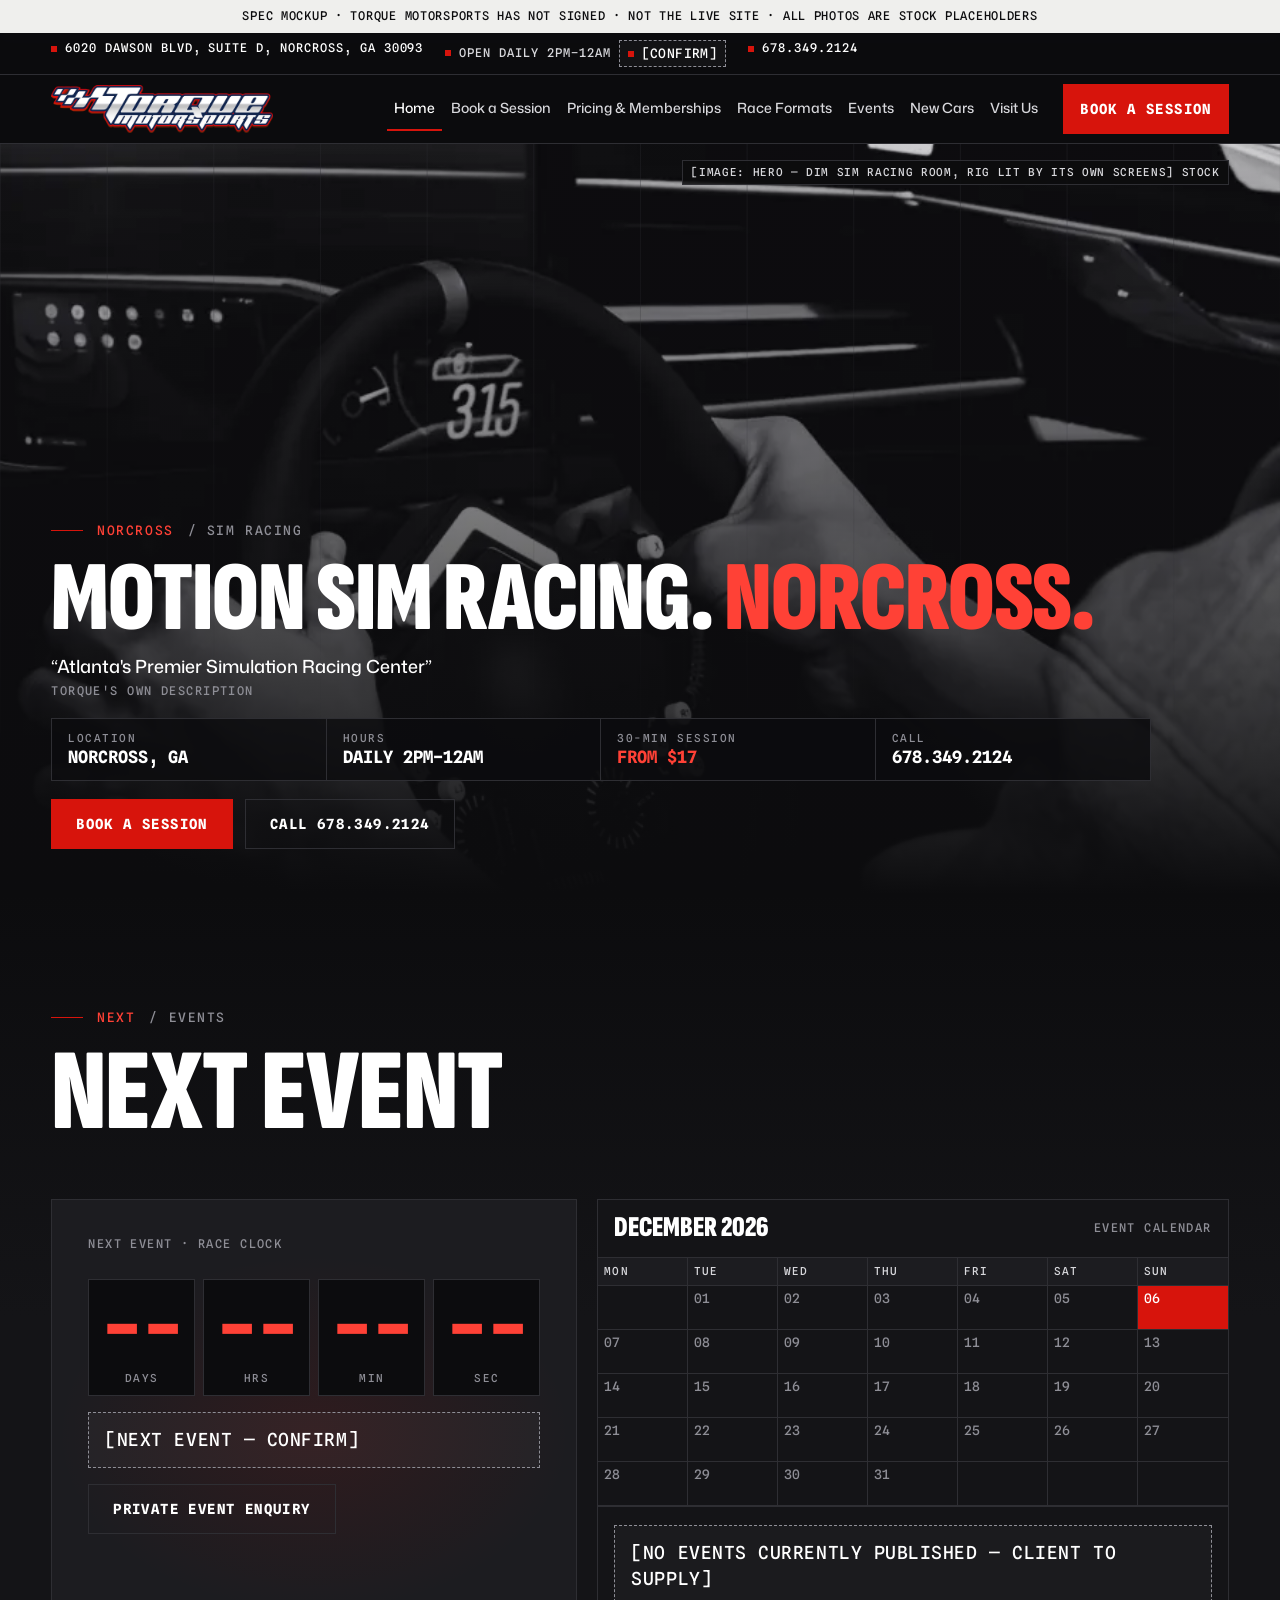
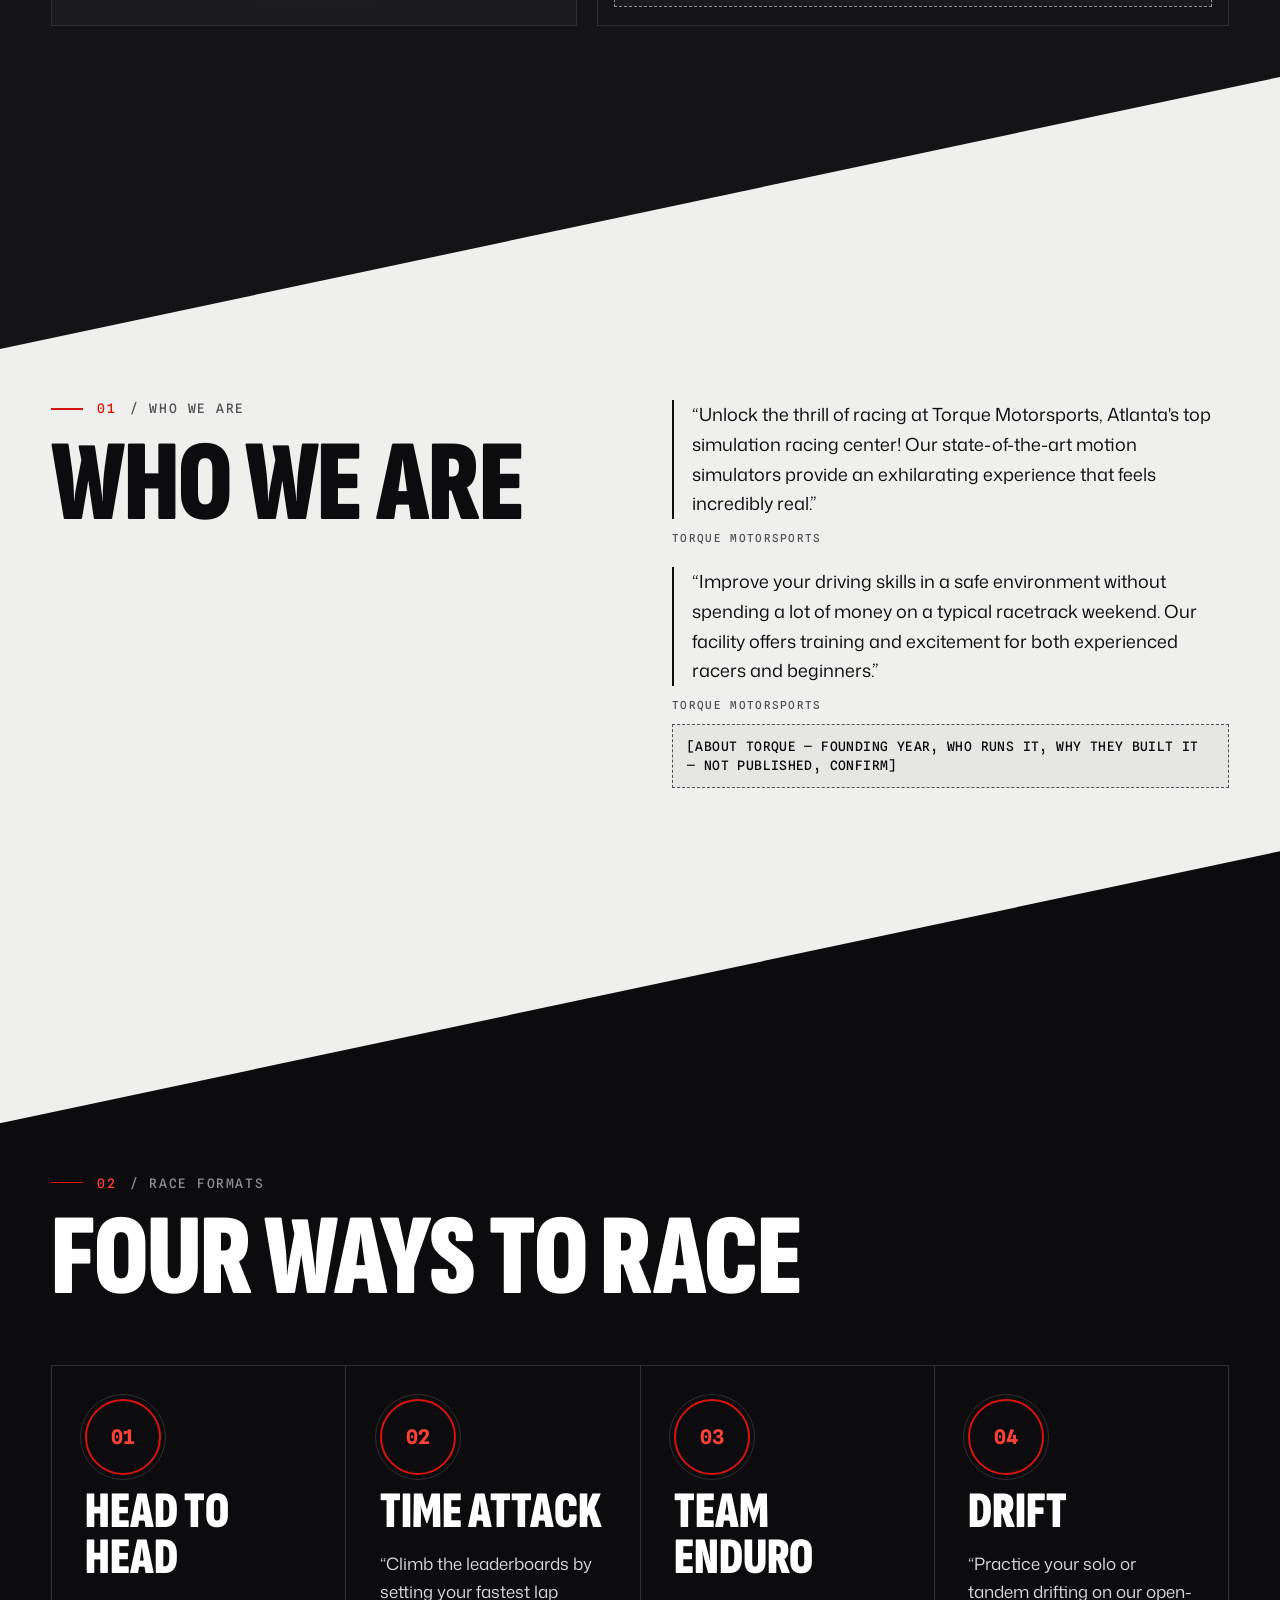
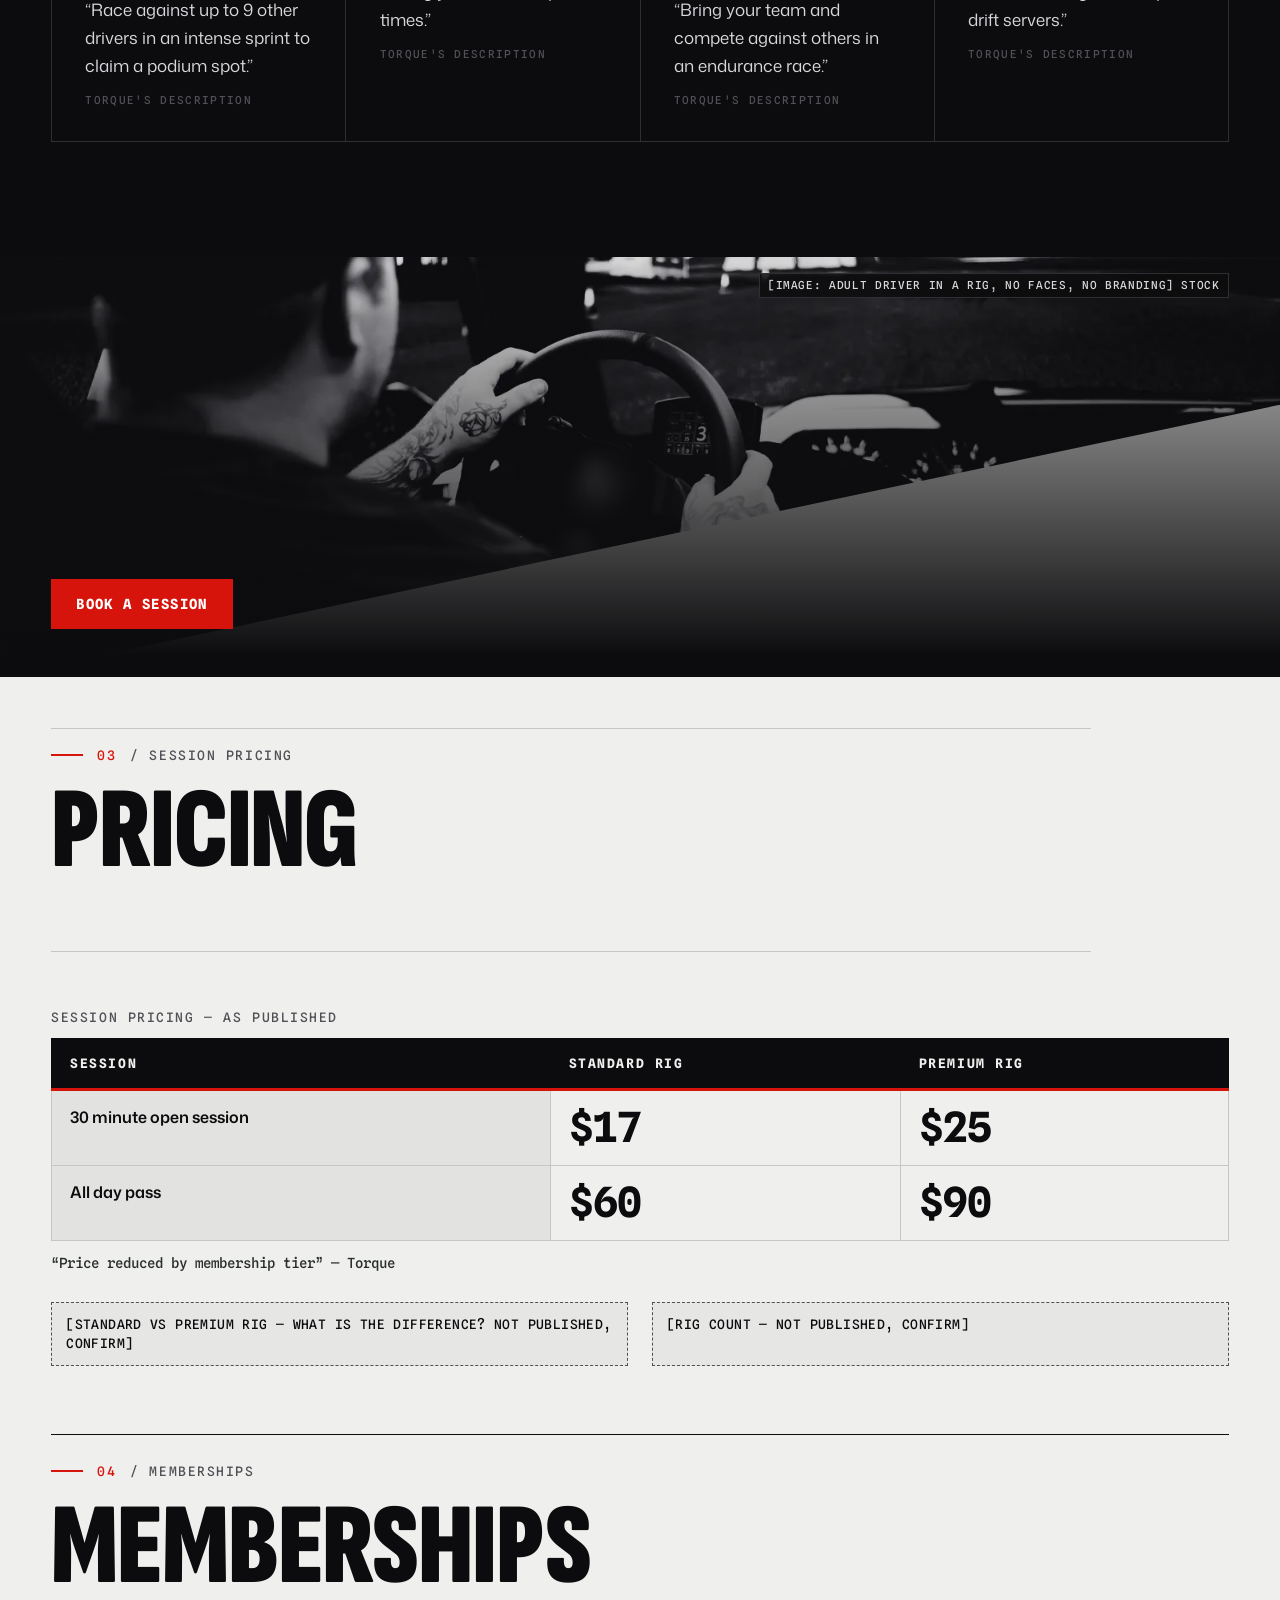
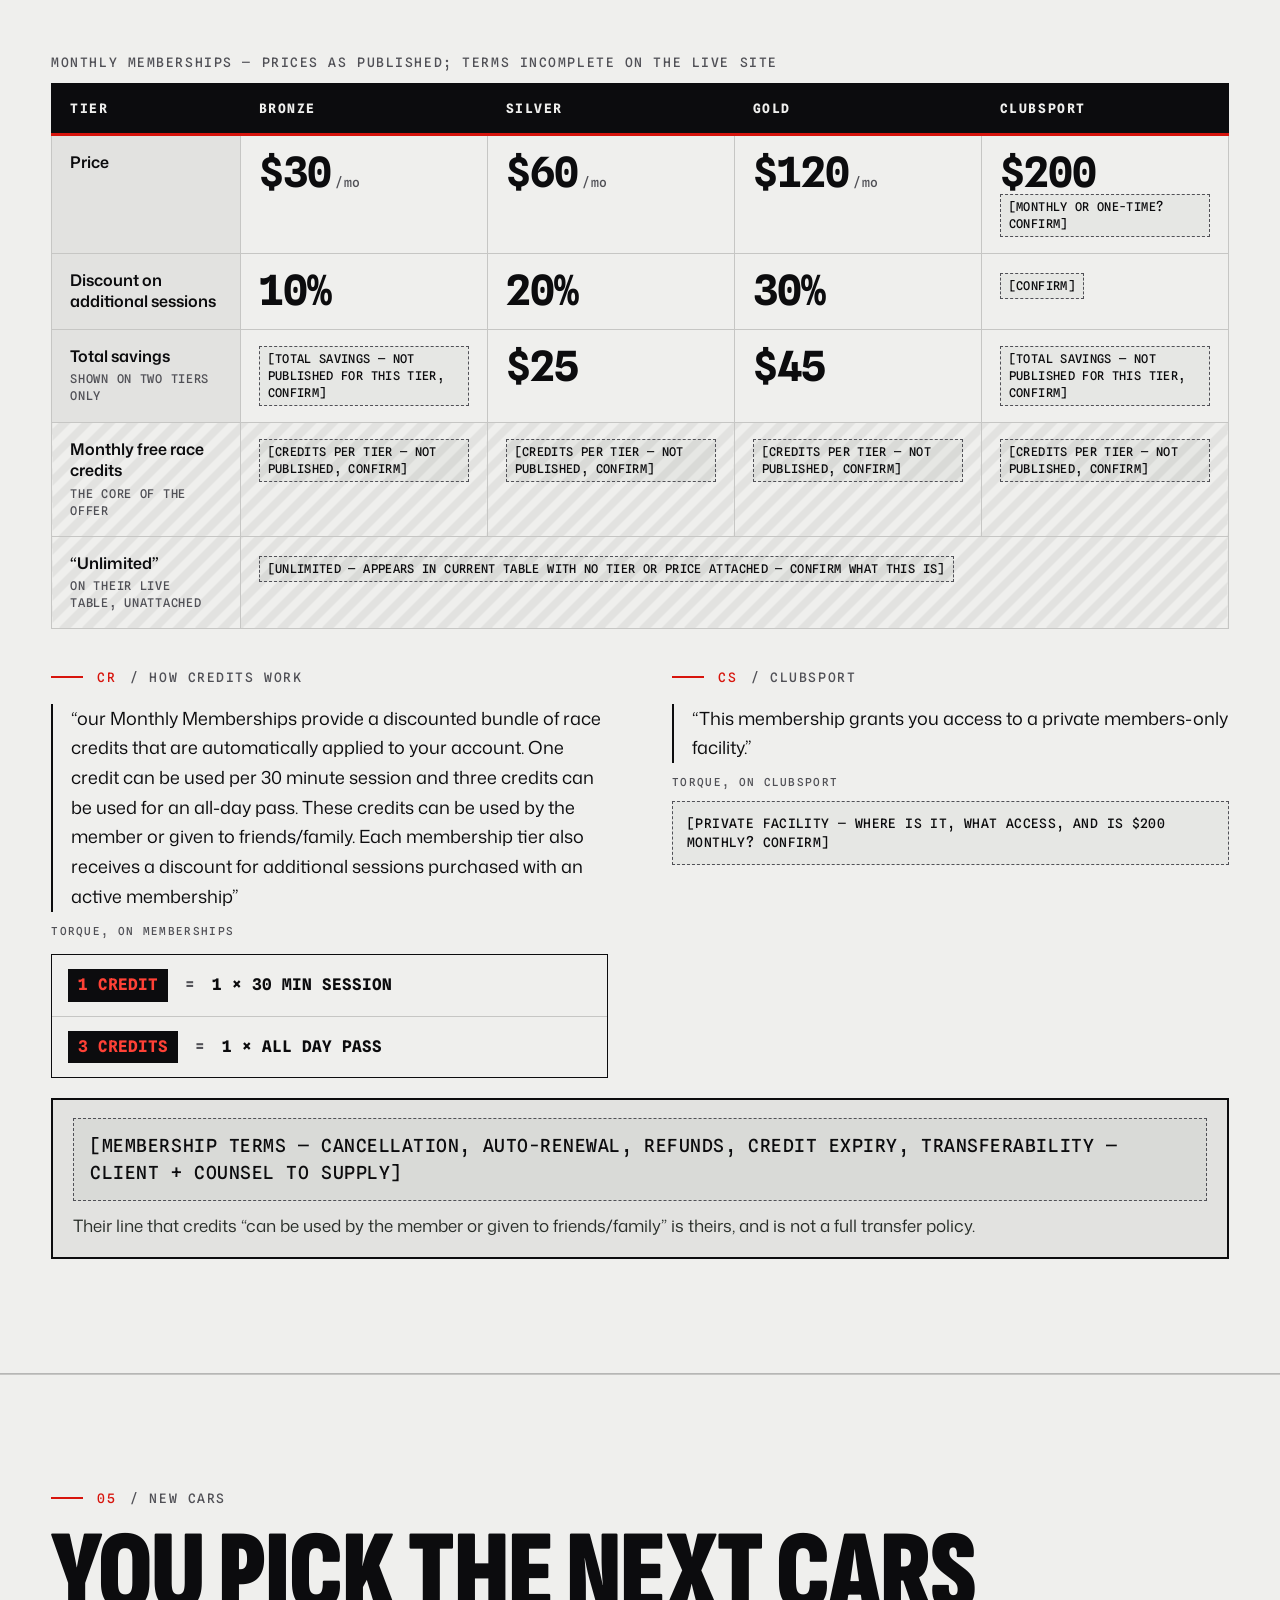
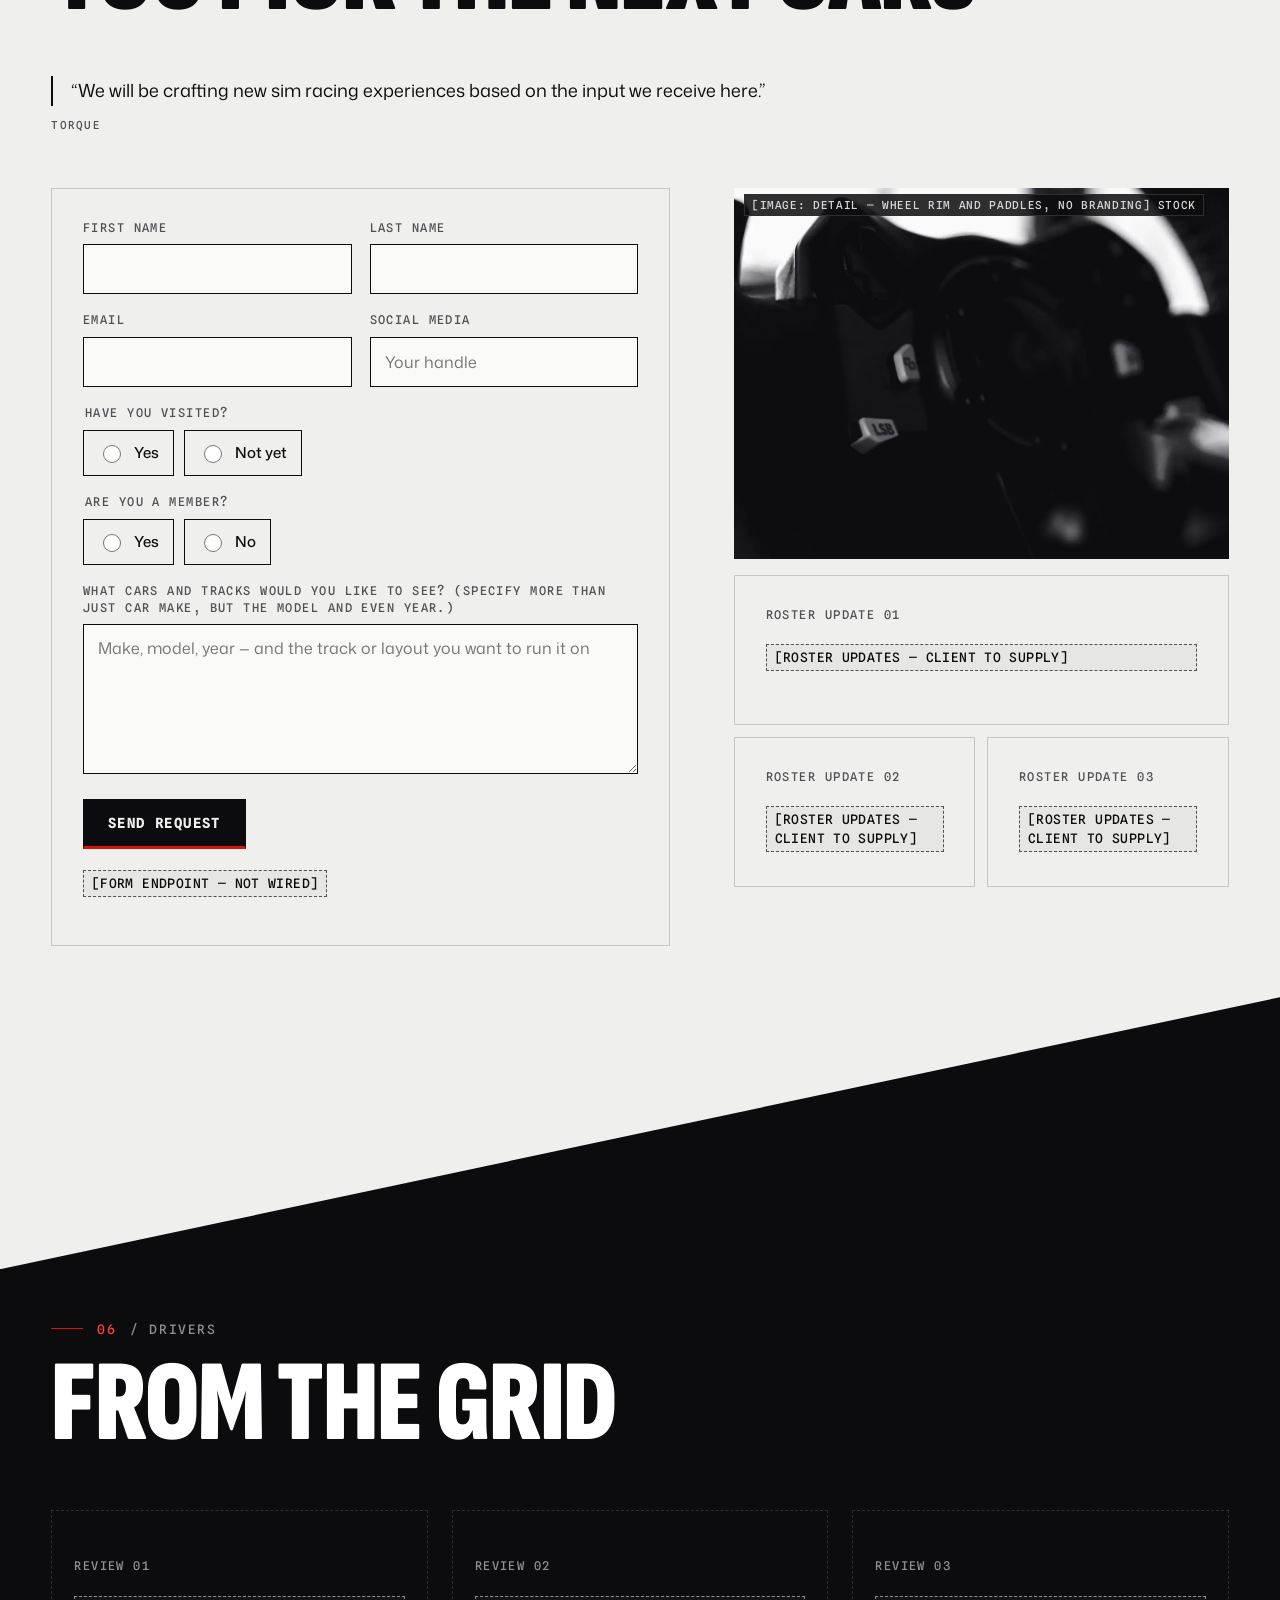
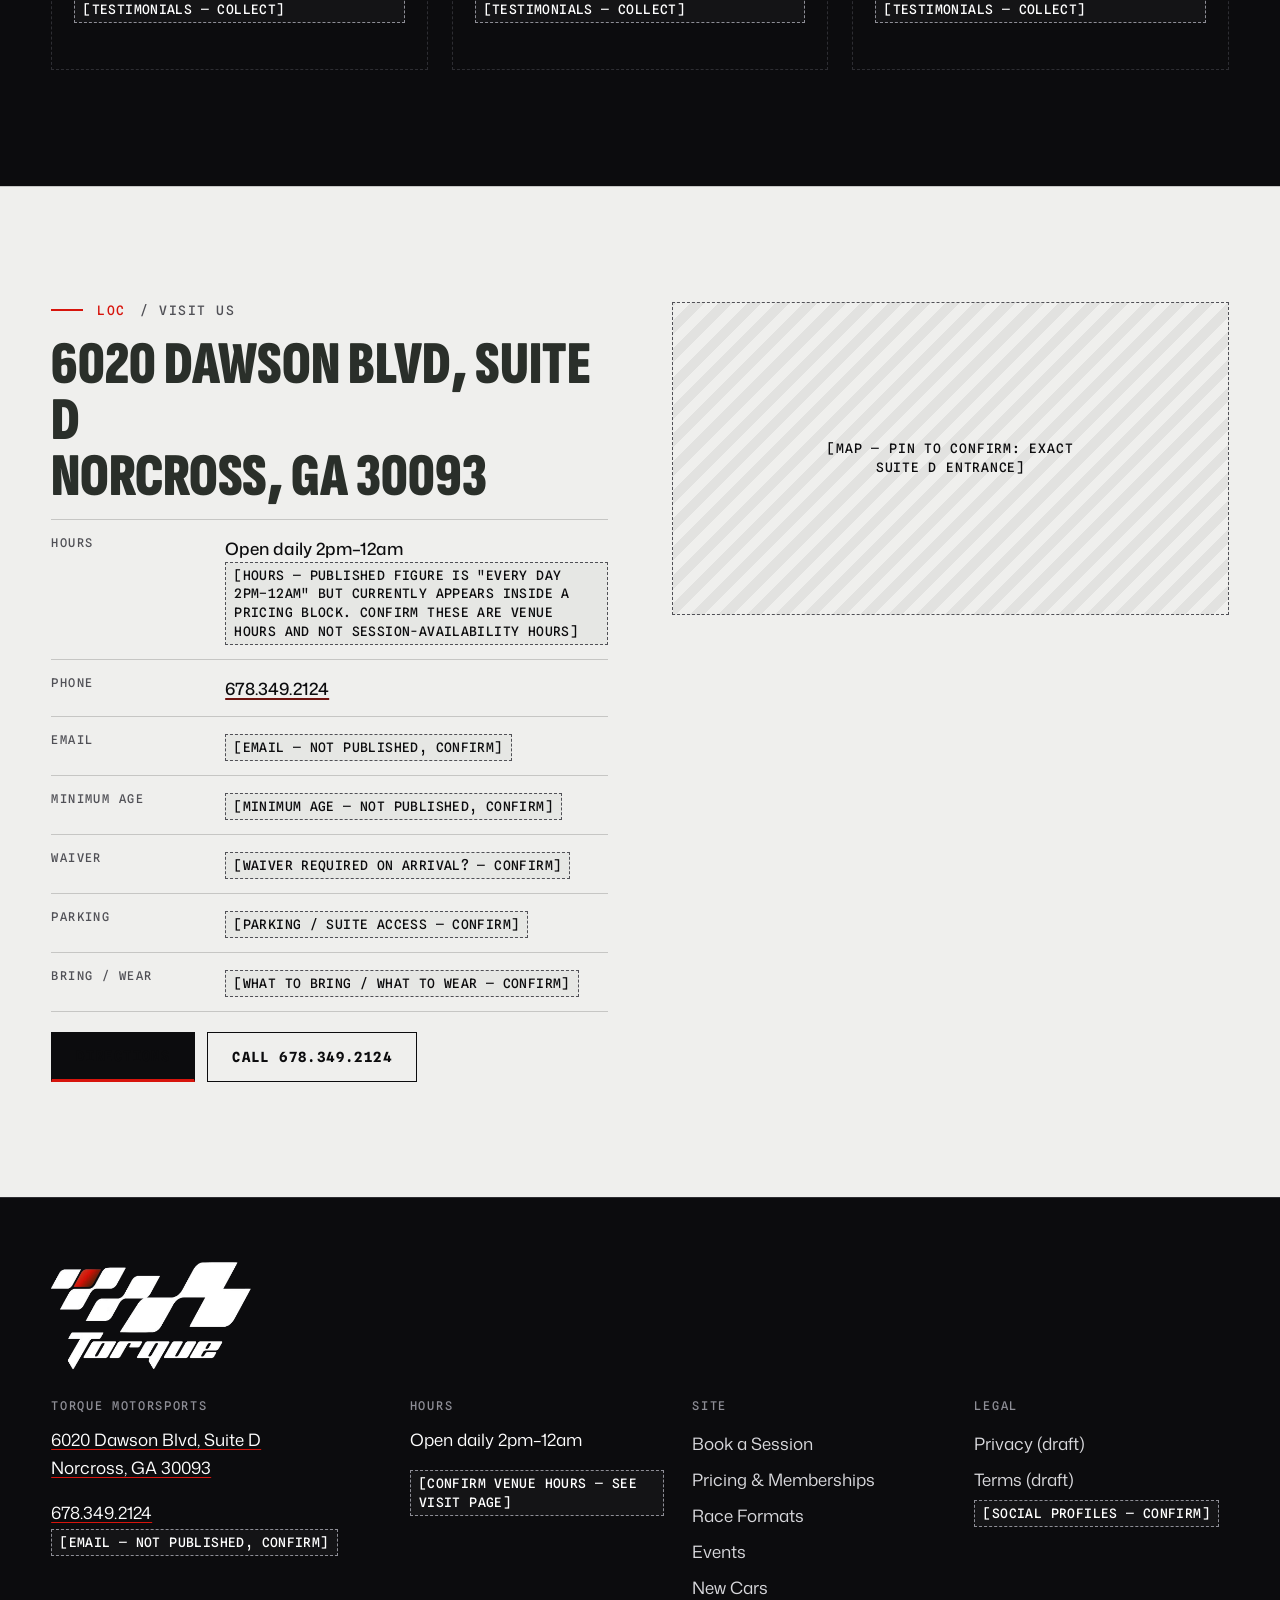
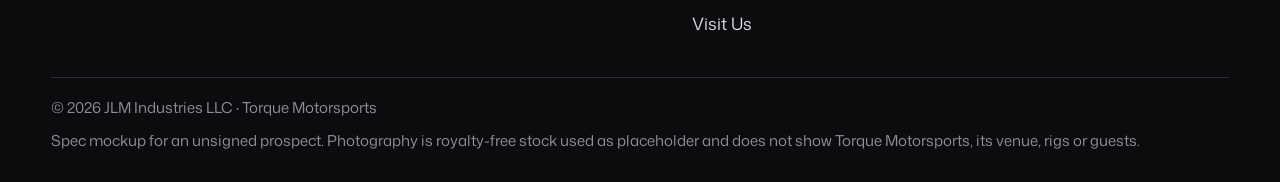
==== commit 3900e704: "Update preview: no leaderboard, hero fits first screen Co-Authored-By: Claude Opus 5.5 <noreply@anth" ====
--- a/index.html
+++ b/index.html
@@ -160,24 +160,9 @@
 <div class="terms-gap"><span class="flag flag--big">[MEMBERSHIP TERMS — CANCELLATION, AUTO-RENEWAL, REFUNDS, CREDIT EXPIRY, TRANSFERABILITY — CLIENT + COUNSEL TO SUPPLY]</span><p style="margin:10px 0 0">Their line that credits “can be used by the member or given to friends/family” is theirs, and is not a full transfer policy.</p></div>
   </div>
 </section>
-
-<section class="screen cut" aria-labelledby="lb-h">
-  <div class="wrap">
-    <div class="sec-head"><p class="eyebrow"><b>05</b> / Time attack</p><h2 class="display" id="lb-h">Leaderboard</h2><p class="lede">Climb the leaderboards by setting your fastest lap times. This board is a built component waiting for real data.</p></div>
-    <div class="table-scroll" tabindex="0" role="region" aria-label="Leaderboard placeholder">
-<table class="lb rv">
-  <caption>Time Attack leaderboard — component only, no data</caption>
-  <thead><tr><th scope="col">Pos</th><th scope="col">Driver</th><th scope="col">Best lap</th><th scope="col">Delta</th><th scope="col">Sectors</th></tr></thead>
-  <tbody><tr><td class="pos">01</td><td class="ph">[DRIVER]</td><td class="ph">[--:--.---]</td><td><span class="delta" aria-label="no data"><i style="--w:0%"></i></span></td><td><span class="sectors" aria-label="no sector data"><i></i><i></i><i></i></span></td></tr><tr><td class="pos">02</td><td class="ph">[DRIVER]</td><td class="ph">[--:--.---]</td><td><span class="delta" aria-label="no data"><i style="--w:0%"></i></span></td><td><span class="sectors" aria-label="no sector data"><i></i><i></i><i></i></span></td></tr><tr><td class="pos">03</td><td class="ph">[DRIVER]</td><td class="ph">[--:--.---]</td><td><span class="delta" aria-label="no data"><i style="--w:0%"></i></span></td><td><span class="sectors" aria-label="no sector data"><i></i><i></i><i></i></span></td></tr><tr><td class="pos">04</td><td class="ph">[DRIVER]</td><td class="ph">[--:--.---]</td><td><span class="delta" aria-label="no data"><i style="--w:0%"></i></span></td><td><span class="sectors" aria-label="no sector data"><i></i><i></i><i></i></span></td></tr><tr><td class="pos">05</td><td class="ph">[DRIVER]</td><td class="ph">[--:--.---]</td><td><span class="delta" aria-label="no data"><i style="--w:0%"></i></span></td><td><span class="sectors" aria-label="no sector data"><i></i><i></i><i></i></span></td></tr><tr><td class="pos">06</td><td class="ph">[DRIVER]</td><td class="ph">[--:--.---]</td><td><span class="delta" aria-label="no data"><i style="--w:0%"></i></span></td><td><span class="sectors" aria-label="no sector data"><i></i><i></i><i></i></span></td></tr><tr><td class="pos">07</td><td class="ph">[DRIVER]</td><td class="ph">[--:--.---]</td><td><span class="delta" aria-label="no data"><i style="--w:0%"></i></span></td><td><span class="sectors" aria-label="no sector data"><i></i><i></i><i></i></span></td></tr><tr><td class="pos">08</td><td class="ph">[DRIVER]</td><td class="ph">[--:--.---]</td><td><span class="delta" aria-label="no data"><i style="--w:0%"></i></span></td><td><span class="sectors" aria-label="no sector data"><i></i><i></i><i></i></span></td></tr></tbody>
-</table></div>
-<div class="lb-legend" aria-hidden="true"><span style="--c:var(--red)">Fastest</span><span style="--c:var(--signal)">Reference</span><span style="--c:var(--muted)">Slower</span></div>
-<span class="flag flag--block ">[LEADERBOARD — REQUIRES A DATA SOURCE FROM THE SIM PLATFORM. SCOPE AND FEASIBILITY TO BE CONFIRMED — PHASE TWO]</span>
-  </div>
-</section>
-
-<section class="sheet cut pre-cut" aria-labelledby="nc-h" id="new-cars">
-  <div class="wrap">
-    <div class="sec-head"><p class="eyebrow"><b>06</b> / New cars</p><h2 class="display" id="nc-h">You pick the next cars</h2><blockquote class="quote">“We will be crafting new sim racing experiences based on the input we receive here.”</blockquote><p class="src">Torque</p></div>
+<section class="sheet pre-cut" aria-labelledby="nc-h" id="new-cars" style="border-top:1px solid var(--sheet-rule)">
+  <div class="wrap">
+    <div class="sec-head"><p class="eyebrow"><b>05</b> / New cars</p><h2 class="display" id="nc-h">You pick the next cars</h2><blockquote class="quote">“We will be crafting new sim racing experiences based on the input we receive here.”</blockquote><p class="src">Torque</p></div>
     <div class="split split--wide split--top">
       <div class="card"><form class="form" data-mock novalidate>
   <div class="row"><div><label for="nc-first">First name</label><input id="nc-first" required autocomplete="given-name"></div><div><label for="nc-last">Last name</label><input id="nc-last" required autocomplete="family-name"></div></div>
@@ -195,7 +180,7 @@
 </section>
 
 <section class="screen cut" aria-labelledby="ts-h">
-  <div class="wrap"><div class="sec-head"><p class="eyebrow"><b>07</b> / Drivers</p><h2 class="display" id="ts-h">From the grid</h2></div>
+  <div class="wrap"><div class="sec-head"><p class="eyebrow"><b>06</b> / Drivers</p><h2 class="display" id="ts-h">From the grid</h2></div>
   <div class="grid grid--3"><div class="testi"><p class="label">Review 01</p><span class="flag ">[TESTIMONIALS — COLLECT]</span></div><div class="testi"><p class="label">Review 02</p><span class="flag ">[TESTIMONIALS — COLLECT]</span></div><div class="testi"><p class="label">Review 03</p><span class="flag ">[TESTIMONIALS — COLLECT]</span></div></div></div>
 </section>
 
--- a/styles.css
+++ b/styles.css
@@ -364,3 +364,18 @@
 .eyebrow b { color: var(--red-text); }
 .sheet .eyebrow b { color: var(--red); }
 @media (min-width: 900px) { .brand-logo { height: 48px; } .site-head.is-condensed .brand-logo { height: 38px; } }
+/* Hero fits the first screen on any window: size by height as well as width */
+.hero { min-height: min(100svh, 1100px); }
+.hero-inner { padding-top: clamp(40px, 7vh, 96px); padding-bottom: clamp(28px, 5vh, 64px); }
+.hero h1 { font-size: clamp(3rem, min(10vw, 11.5vh), 9rem); max-width: none; margin-bottom: 12px; }
+.hero-mark { width: clamp(110px, min(13vw, 17vh), 200px); margin-bottom: 14px; }
+.hero .claim { margin-bottom: 18px; }
+.status-strip { margin-bottom: 18px; }
+@media (min-width: 900px) and (max-height: 920px) { .hero-mark { display: none; } .hero h1 { font-size: clamp(3rem, min(9vw, 11vh), 8rem); } }
+@media (max-width: 899px) { .hero-mark { width: 96px; } .hero h1 { font-size: clamp(2.8rem, 13vw, 5rem); } }
+/* Hero = the visible screen MINUS the sticky header (and the mobile action bar), so the buttons land above the fold */
+.hero { min-height: max(420px, calc(100svh - 150px)); }
+@media (max-width: 899px) { .hero { min-height: max(420px, calc(100svh - 280px)); } .hero-mark { display: none; } .hero-inner { padding-top: 32px; } .hero .claim { font-size: 1rem; } }
+.btn { white-space: nowrap; }
+@media (min-width: 1240px) and (max-width: 1399px) { .nav a { padding: 0 7px; font-size: .875rem; } .btn.head-cta { padding: 0 16px; } }
+@media (max-width: 899px) { .hero .eyebrow { display: none; } }
